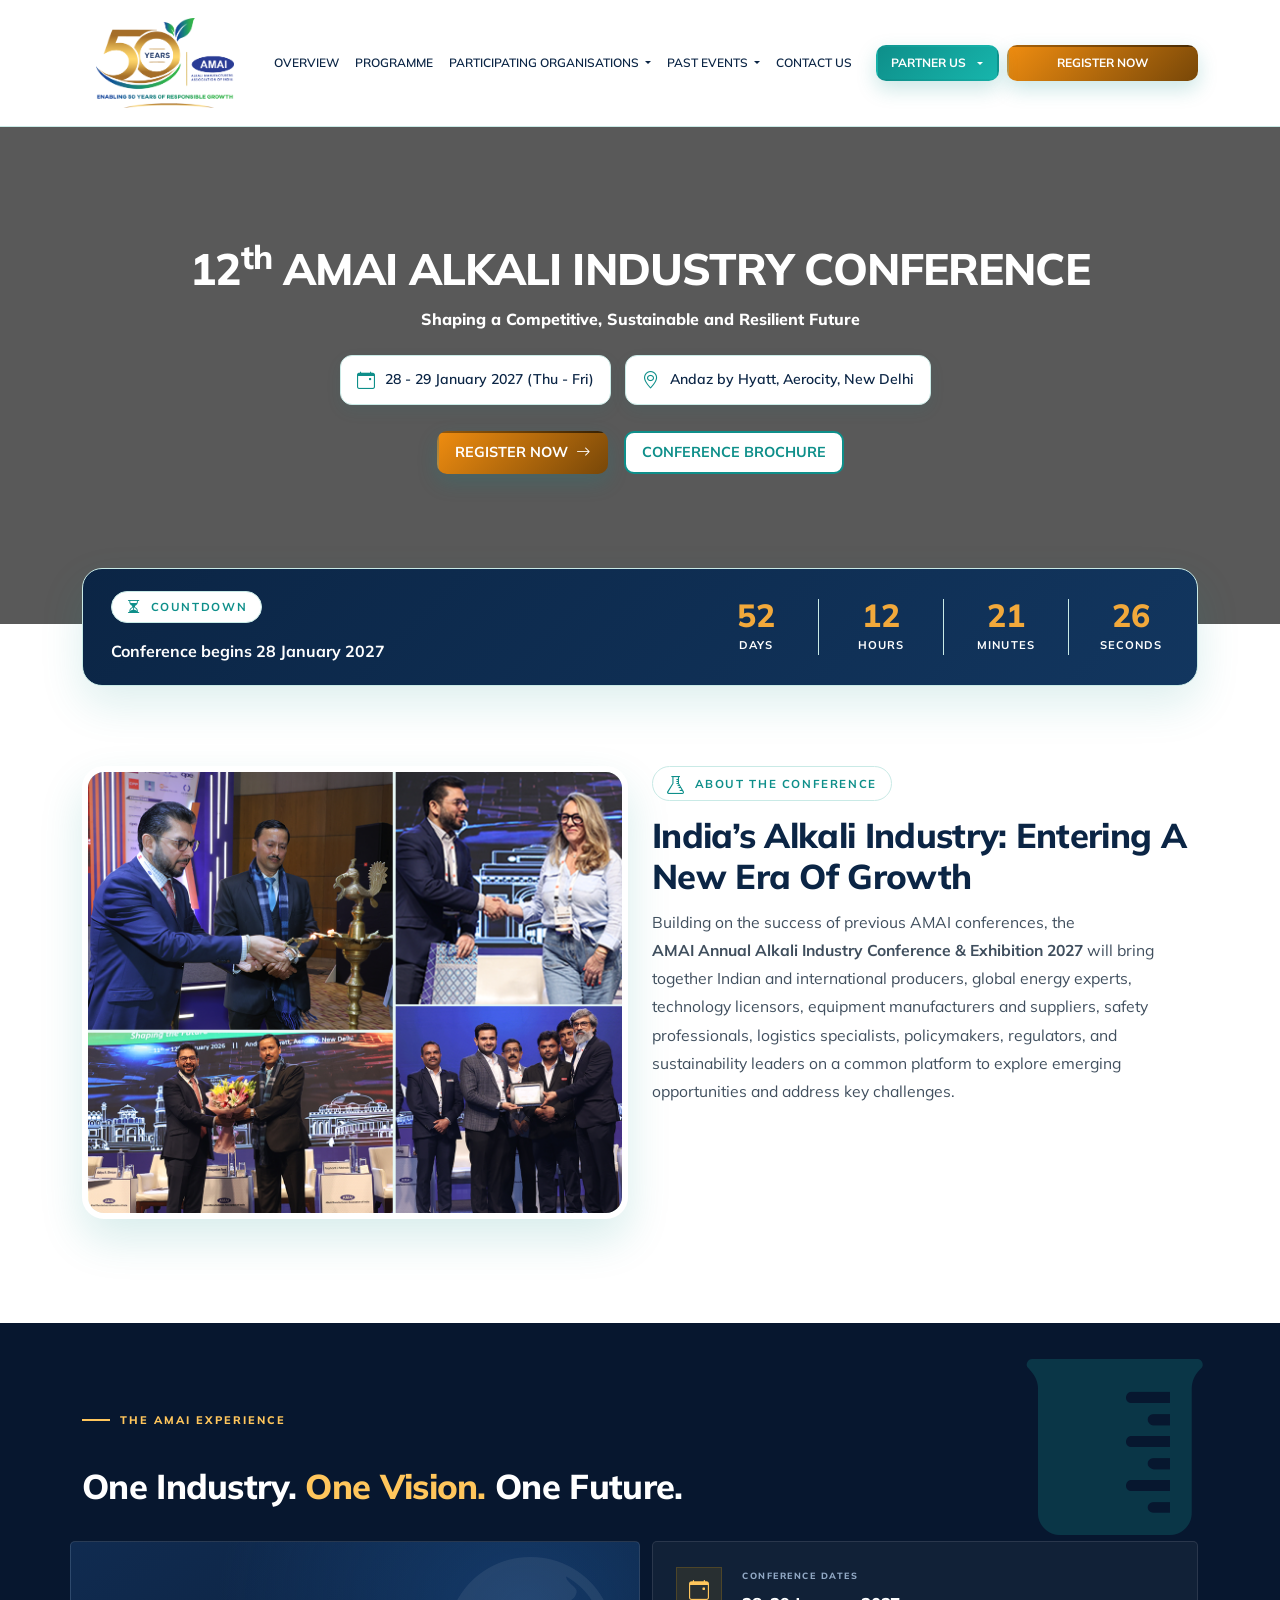
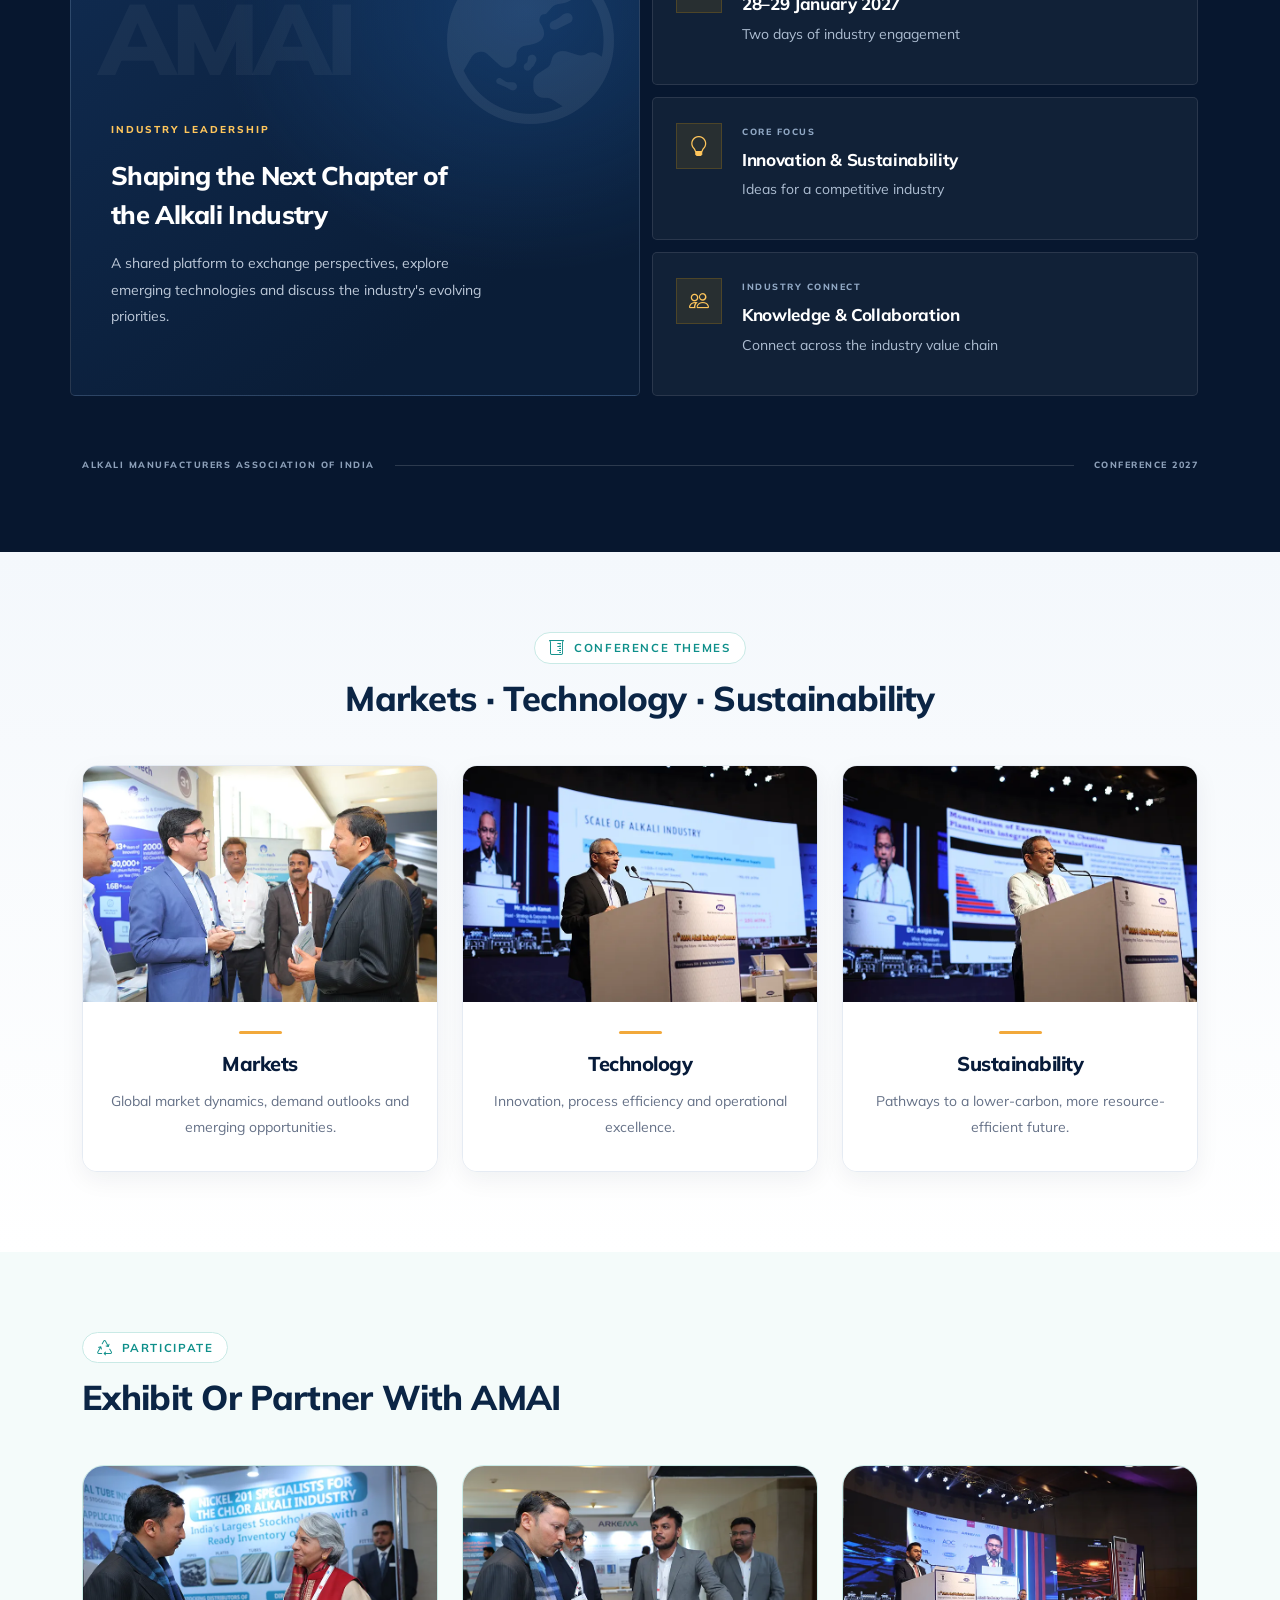
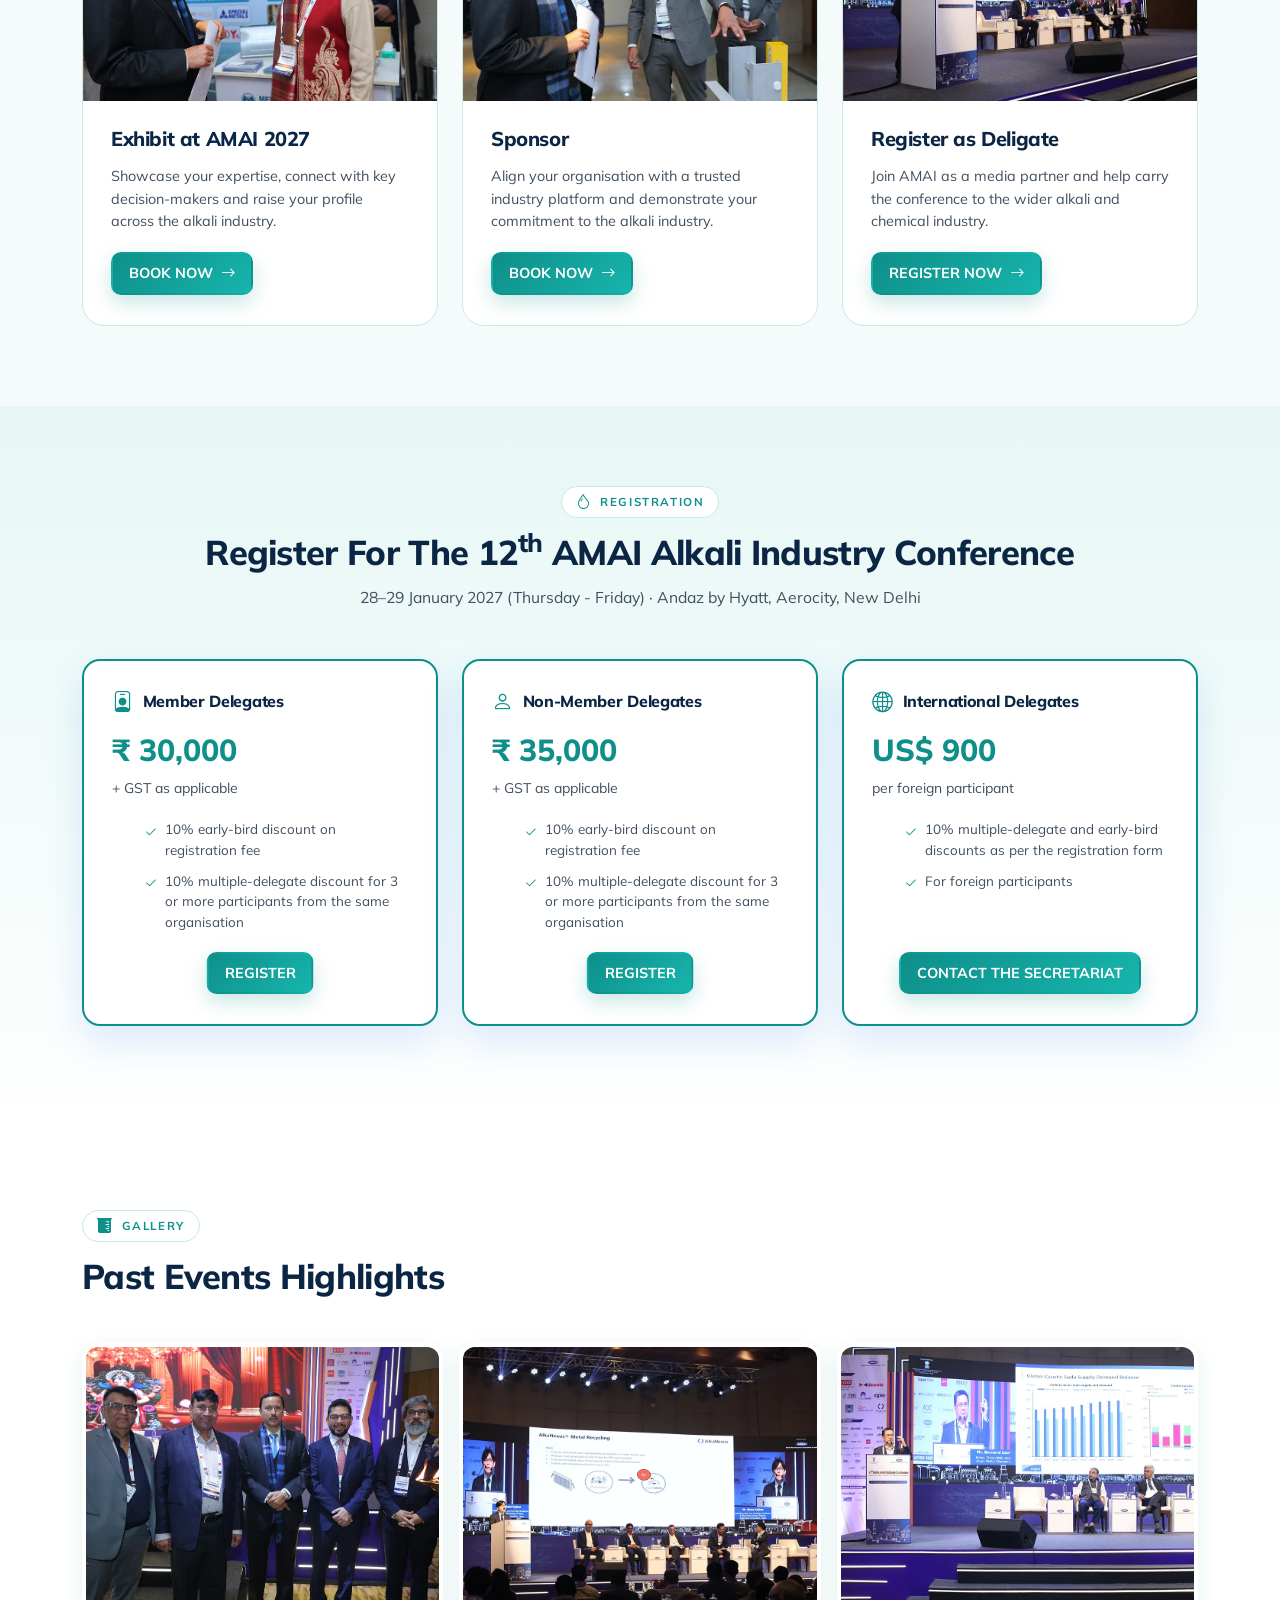
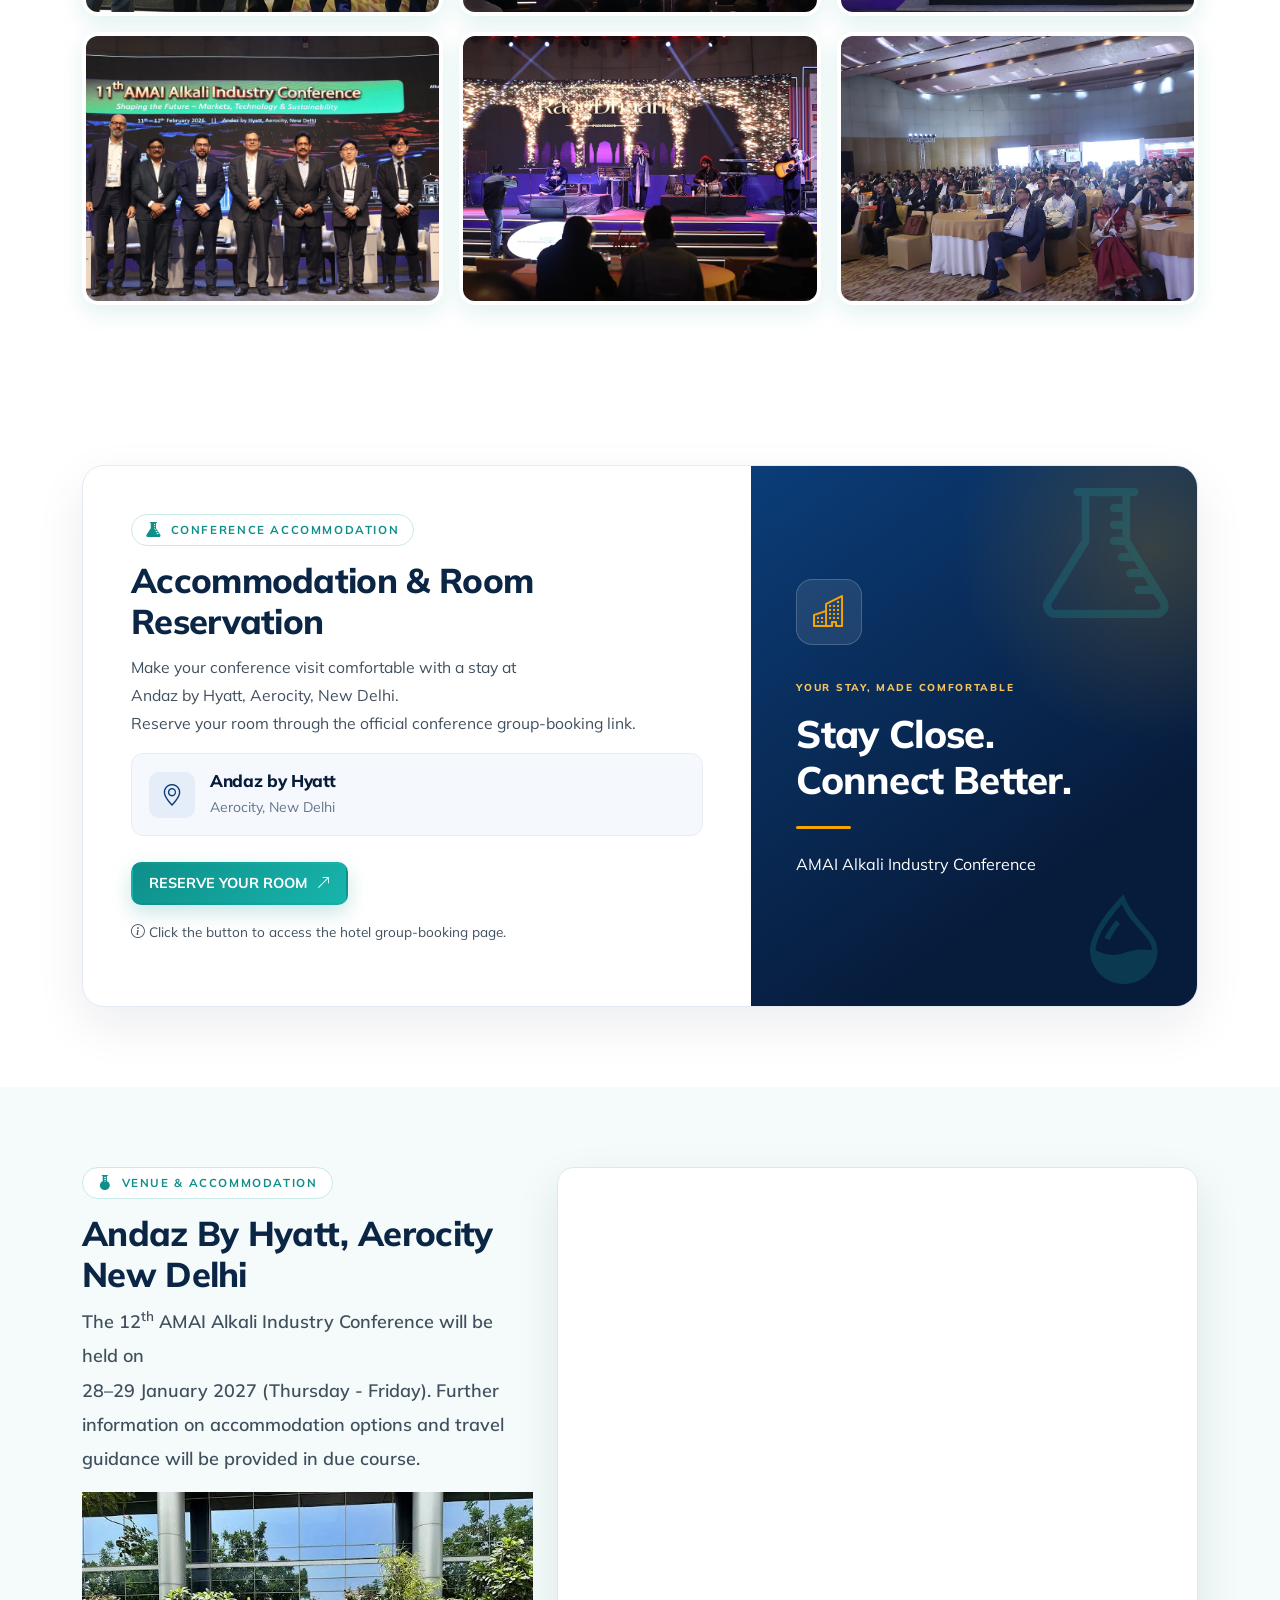
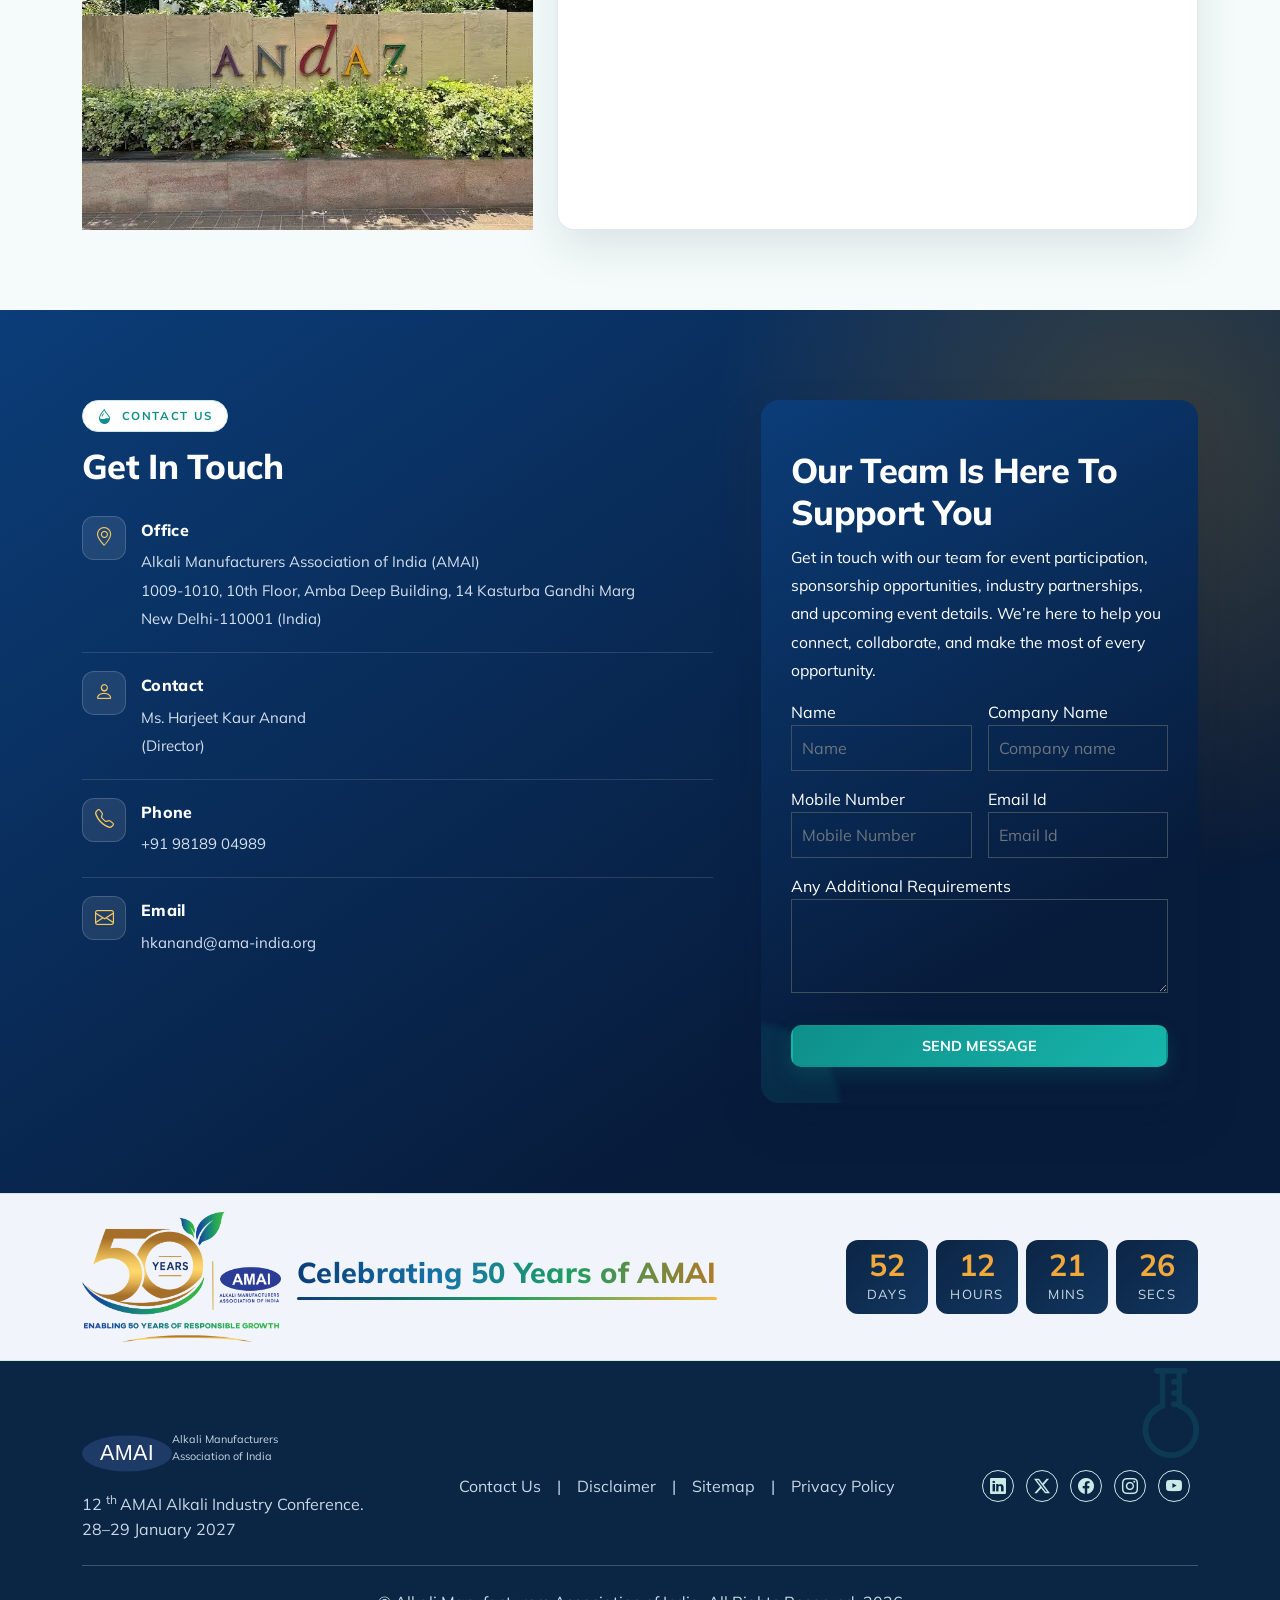
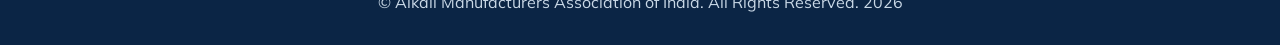
==== index.html @ 18ff9382 "Initial website upload" ====
<!DOCTYPE html>
<html lang="en">
    <head>
        <meta charset="utf-8"/>
        <meta content="width=device-width,initial-scale=1" name="viewport"/>
        <title>
            12th AMAI Alkali Industry Conference 2027 | 28–29 January 2027
        </title>
        <meta content="12th AMAI Alkali Industry Conference – Shaping a Competitive, Sustainable and Resilient Future. 28–29 January 2027, Andaz by Hyatt, Aerocity, New Delhi." name="description"/>
        <link rel="preconnect" href="https://fonts.googleapis.com"/>
        <link rel="preconnect" href="https://fonts.gstatic.com" crossorigin/>
        <link href="https://fonts.googleapis.com/css2?family=Mulish:ital,wght@0,300;0,400;0,500;0,600;0,700;0,800;1,400&amp;display=swap" rel="stylesheet"/>
        <link href="css/bootstrap-icons.min.css" rel="stylesheet"/>
        <link href="css/bootstrap/bootstrap.min.css" rel="stylesheet"/>
        <link href="img/f_icon.png" rel="icon" type="image/x-icon"/>
        <link rel="stylesheet" type="text/css" href="css/owl_css.css">
        <link href="css/style.css" rel="stylesheet" type="text/css"/>
        <link href="css/menu_css.css" rel="stylesheet" type="text/css"/>
        <link href="css/main_css.css" rel="stylesheet" type="text/css"/>
        <link href="css/responsive_style.css" rel="stylesheet" type="text/css"/>
    </head>
    <body>
        <header>
            <div class="ai_topbar">
                <div class="container">
                    <div class="row">
                        <div class="col-md-6 text-center text-md-start">
                            <span>
                                <i aria-hidden="true" class="bi bi-telephone me-2">
                                </i>
                                011-4302 7119 |
                                <i aria-hidden="true" class="bi bi-envelope me-2">
                                </i>
                                hkanand@ama-india.org
                            </span>
                        </div>
                        <div class="col-md-6 text-center text-md-end">
                            <div class="ai_soc ai_soc_top">
                            <a aria-label="LinkedIn" class="me-2" href="https://www.linkedin.com/company/amai-india/" rel="noopener" target="_blank">
                                <i aria-hidden="true" class="bi bi-linkedin ai_ic">
                                </i>
                            </a>
                            <a aria-label="X" class="me-2" href="https://twitter.com/amai_india" rel="noopener" target="_blank">
                                <i aria-hidden="true" class="bi bi-twitter-x ai_ic">
                                </i>
                            </a>
                            <a aria-label="Facebook" class="me-2" href="https://www.facebook.com/amai.india" rel="noopener" target="_blank">
                                <i aria-hidden="true" class="bi bi-facebook ai_ic">
                                </i>
                            </a>
                            <a aria-label="Instagram" class="me-2" href="https://www.instagram.com/amai.india/" rel="noopener" target="_blank">
                                <i aria-hidden="true" class="bi bi-instagram ai_ic">
                                </i>
                            </a>
                            <a aria-label="YouTube" class="me-2" href="https://www.youtube.com/channel/UCJQUXpEZ7qULElaCUJw4M0w" rel="noopener" target="_blank">
                                <i aria-hidden="true" class="bi bi-youtube ai_ic">
                                </i>
                            </a>
                        </div>
                        </div>
                    </div>
                </div>
            </div>
            <nav class="ai_nav navbar navbar-expand-xl">
                <div class="ai_nav_in container d-flex align-items-center justify-content-between gap-3">
                    <div class="ai_brand_group d-flex align-items-center">
                        <a class="ai_brand" href="#top">
                            <svg aria-label="AMAI" height="45" role="img" viewbox="0 0 250 100" width="90">
                                <ellipse cx="125" cy="50" fill="#1e3a66" rx="125" ry="50">
                                </ellipse>
                                <text dominant-baseline="middle" fill="#ffffff" font-family="Arial, Helvetica, sans-serif" font-size="60" letter-spacing="1" text-anchor="middle" x="125" y="53">
                                    AMAI
                                </text>
                            </svg>
                            <span>
                                Alkali Manufacturers
                                <br/>
                                Association of India
                            </span>
                        </a>
                        <span class="ai_brand_divider" aria-hidden="true">
                        </span>
                        <a class="ai_brand_50" href="#top">
                            <img alt="AMAI 50 Years – Enabling 50 years of responsible growth" src="img/50-years-logo.png"/>
                        </a>
                    </div>
                    <button aria-controls="aiNav" aria-expanded="false" aria-label="Toggle menu" class="ai_toggler navbar-toggler" data-bs-target="#aiNav" data-bs-toggle="collapse" type="button">
                        <i class="bi bi-list">
                        </i>
                    </button>
                    <div class="ai_nav_wrap collapse navbar-collapse" id="aiNav">
                        <ul class="ai_menu navbar-nav mx-auto">
                            <li class="nav-item">
                                <a class="ai_menu_link nav-link" href="#about">
                                    Overview

                                </a>
                            </li>
                          
                            <li class="nav-item">
                                <a class="ai_menu_link nav-link" href="#programme">
                                    Programme
                                </a>
                            </li>

                            <li class="nav-item dropdown">
                                <a aria-expanded="false" class="ai_dd_toggle nav-link dropdown-toggle" data-bs-toggle="dropdown" href="#participate" role="button">
                                    Participating Organisations
                                </a>
                                <ul class="ai_dd dropdown-menu">
                                    <li>
                                        <a class="ai_menu_link" href="">
                                            Sponsors
                                        </a>
                                    </li>
                                    <li>
                                        <a class="ai_menu_link" href="">
                                            Exhibitors
                                        </a>
                                    </li>
                                    <li>
                                        <a class="ai_menu_link" href="">
                                            Media Partners
                                        </a>
                                    </li>
                                    <li>
                                        <a class="ai_menu_link" href="">
                                            Deligates
                                        </a>
                                    </li>
                                </ul>
                            </li>
                            <li class="nav-item dropdown">
                                <a aria-expanded="false" class="ai_dd_toggle nav-link dropdown-toggle" data-bs-toggle="dropdown" href="#organisations" role="button">
                                    Past Events
                                </a>
                                <ul class="ai_dd dropdown-menu">
                                    
                                    <li>
                                        <a class="ai_menu_link" href="#po-2026">
                                            2026
                                        </a>
                                    </li>
                                    <li>
                                        <a class="ai_menu_link" href="#po-2025">
                                            2025
                                        </a>
                                    </li>
                                    <li>
                                        <a class="ai_menu_link" href="#po-2024">
                                            2024
                                        </a>
                                    </li>
                                </ul>
                            </li>
                            
                            <li class="nav-item">
                                <a class="ai_menu_link nav-link" href="#contact">
                                    Contact Us
                                </a>
                            </li>
                        </ul>
                        <div class="ai_nav_cta d-flex flex-wrap align-items-start align-items-xl-center gap-2 mt-3 mt-xl-0">
                            <div class="ai_partner dropdown">
                                <button aria-expanded="false" class="ai_btn dropdown-toggle" data-bs-toggle="dropdown" id="aiPartnerBtn" type="button">
                                    Partner Us
                                </button>
                                <ul aria-labelledby="aiPartnerBtn" class="ai_dd ai_partner_menu dropdown-menu">
                                    <li>
                                        <a class="ai_dd_item dropdown-item" href="#sponsorship">
                                            <i aria-hidden="true" class="bi bi-award">
                                            </i>
                                            Sponsorship
                                        </a>
                                    </li>
                                    <li>
                                        <a class="ai_dd_item dropdown-item" href="#exhibitor">
                                            <i aria-hidden="true" class="bi bi-shop-window">
                                            </i>
                                            Exhibitor
                                        </a>
                                    </li>
                                    <li>
                                        <a class="ai_dd_item dropdown-item" href="#media-partner">
                                            <i aria-hidden="true" class="bi bi-megaphone">
                                            </i>
                                            Media Partner
                                        </a>
                                    </li>
                                    <!-- <li>
                                        <a class="ai_dd_item dropdown-item" href="#knowledge-partner">
                                            <i aria-hidden="true" class="bi bi-mortarboard">
                                            </i>
                                            Knowledge Partner
                                        </a>
                                    </li> -->
                                </ul>
                            </div>
                            <a class="ai_btn ai_btn_hlight px-lg-5" href="#register">
                                Register Now
                            </a>
                        </div>
                    </div>
                </div>
            </nav>
        </header>
        <!-- HERO -->
        
<section class="ai_hero" id="top">

    <!-- Background Video -->
    <video class="ai_hero_video" autoplay muted loop playsinline preload="auto">
        <source src="img/home/video.mp4" type="video/mp4">
    </video>

    <!-- Video Overlay -->
    <div class="ai_hero_overlay"></div>

    <div class="container">
        <div class="row justify-content-center">

            <div class="col-lg-12">
                <div class="ai_hero_content text-center">

                    <h1>
                        12<sup>th</sup>
                        AMAI ALKALI INDUSTRY CONFERENCE
                    </h1>

                    <p>
                        Shaping a Competitive, Sustainable and Resilient Future
                    </p>

                    <div class="mt-4">
                        <a href="#venue">
                        <span class="ai_head_date">
                            <i aria-hidden="true" class="bi bi-calendar-event ai_ic"></i>
                            28 - 29 January 2027 (Thu - Fri)
                        </span>

                        <span class="ai_head_date">
                            <i aria-hidden="true" class="bi bi-geo-alt ai_ic"></i>
                            Andaz by Hyatt, Aerocity, New Delhi
                        </span>
                        </a>
                    </div>

                    <div class="d-flex flex-wrap gap-3 mt-3 justify-content-center">

                        <a class="ai_btn ai_btn_hlight" href="#register">
                            Register Now
                            <i aria-hidden="true" class="bi bi-arrow-right"></i>
                        </a>

                        <a class="ai_btn ai_btn_o " href="">
                            Conference Brochure
                        </a>

                    </div>

                </div>
            </div>

        </div>
    </div>

</section>

        <!-- COUNTDOWN (values filled by jQuery) -->
        <section>
            <div class="container">
                <div class="ai_cd_wrap">
                    <div class="ai_cd">
                        <div>
                            <div class="ai_eyebrow mb-3">
                                <i aria-hidden="true" class="bi bi-hourglass-split">
                                </i>
                                Countdown
                            </div>
                            <div class="fw-bold">
                                Conference begins 28 January 2027
                            </div>
                        </div>
                        <div class="ai_cd_boxes">
                            <div class="ai_cd_box">
                                <b id="d">
                                    --
                                </b>
                                <span>
                                    Days
                                </span>
                            </div>
                            <div class="ai_cd_sep">
                            </div>
                            <div class="ai_cd_box">
                                <b id="h">
                                    --
                                </b>
                                <span>
                                    Hours
                                </span>
                            </div>
                            <div class="ai_cd_sep">
                            </div>
                            <div class="ai_cd_box">
                                <b id="m">
                                    --
                                </b>
                                <span>
                                    Minutes
                                </span>
                            </div>
                            <div class="ai_cd_sep">
                            </div>
                            <div class="ai_cd_box">
                                <b id="s">
                                    --
                                </b>
                                <span>
                                    Seconds
                                </span>
                            </div>
                        </div>
                        <!-- <a class="ai_btn " href="#register">
                            Register Now
                        </a> -->
                    </div>
                </div>
            </div>
        </section>
        <!-- ABOUT -->
        <section class="ai_sec ai_about_wrap" id="about">
            <div class="ai_rv container">
                <div class="row">
                    <div class="col-lg-6 mb-4">
                        <div class="ai_about_img_wrapper">
                            <img alt="About the conference" class="ai_about_img img-fluid"  src="img/home/abt-img.webp"/>
                        </div>
                    </div>
                    <div class="col-lg-6">
                        <div>
                            <span class="ai_eyebrow">
                                <i aria-hidden="true" class="bi bi-flask">
                                </i>
                                About the Conference
                            </span>
                            <h2 class="ai_title">
                                India’s Alkali Industry: Entering a New Era of Growth
                            </h2>
                            <p class="ai_sub">
                                Building on the success of previous AMAI conferences, the <br><b>AMAI Annual Alkali Industry Conference & Exhibition 2027</b> will bring together Indian and international producers, global energy experts, technology licensors, equipment manufacturers and suppliers, safety professionals, logistics specialists, policymakers, regulators, and sustainability leaders on a common platform to explore emerging opportunities and address key challenges.
                            </p>
                            <!-- <h3>
                                Key Focus Areas of the Two-Day Conference:
                            </h3>
                            <ul class="">
                                <li>
                                    <i aria-hidden="true" class="bi bi-check-circle-fill ">
                                    </i>
                                    <span>
                                        Economic Trends and Their Impact on Business Performance

                                    </span>
                                </li>
                                <li>
                                    <i aria-hidden="true" class="bi bi-check-circle-fill ">
                                    </i>
                                    <span>
                                        Global and Indian Chlor-Alkali and Soda Ash Market Outlook
                                    </span>
                                </li>
                                <li>
                                    <i aria-hidden="true" class="bi bi-check-circle-fill ">
                                    </i>
                                    <span>
                                        Capacity Expansion Plans and Evolving Consumer Demand
                                    </span>
                                </li>
                                <li>
                                    <i aria-hidden="true" class="bi bi-check-circle-fill ">
                                    </i>
                                    <span>
                                        Critical Cost Drivers: Power, Energy, Logistics, and Raw Materials
                                    </span>
                                </li>
                                <li>
                                    <i aria-hidden="true" class="bi bi-check-circle-fill ">
                                    </i>
                                    <span>
                                        Salt policy, supply uncertainties &amp; risk mitigation
                                    </span>
                                </li>
                                <li>
                                    <i aria-hidden="true" class="bi bi-check-circle-fill ">
                                    </i>
                                    <span>
                                        Salt Policy, Supply Uncertainties, and Risk Mitigation
                                    </span>
                                </li>
                                <li>
                                    <i aria-hidden="true" class="bi bi-check-circle-fill ">
                                    </i>
                                    <span>
                                        Advancements in Electrolysis, Membrane Technologies, and Green Chemistry
                                    </span>
                                </li>
                                <li>
                                    <i aria-hidden="true" class="bi bi-check-circle-fill ">
                                    </i>
                                    <span>
                                        Decarbonisation, Energy Transition, Industrial Safety, and Emergency Response
                                    </span>
                                </li>
                                <li>
                                    <i aria-hidden="true" class="bi bi-check-circle-fill ">
                                    </i>
                                    <span>
                                        Sustainability, Operational Excellence, and Global Competitiveness
                                    </span>
                                </li>
                            </ul>
                            <p class="ai_small mt-2">
                                Focus areas shown are from the previous edition; the 2027 programme will be confirmed soon.
                            </p> -->
                        </div>
                    </div>
                </div>
            </div>
        </section>
        <section class="ai_sec ai_glance" id="conference-glance">
            <div class="container">
                <div class="row ai_glance_top align-items-end">
                    <div class="col-md-12 mb-4">
                        <span class="ai_glance_label">
                            <span>
                            </span>
                            THE AMAI EXPERIENCE
                        </span>
                        <h2 class="ai_title  text-white">
                            One Industry.
                            <span>
                                One Vision.
                            </span>
                            One Future.
                        </h2>
                    </div>
                </div>
                <div class="row ai_glance_main">
                    <div class="ai_glance_feature col-lg-6 mb-4">
                        <div class="ai_glance_feature_bg">
                            <i class="bi bi-globe-asia-australia">
                            </i>
                        </div>
                        <div class="ai_glance_feature_content">
                            <span class="ai_glance_overline">
                                INDUSTRY LEADERSHIP
                            </span>
                            <h3>
                                Shaping the Next Chapter of
                                <br>
                                the Alkali Industry
                            </h3>
                            <p>
                                A shared platform to exchange perspectives, explore emerging technologies and discuss the industry's evolving priorities.
                            </p>
                            <a href="#register" class="ai_glance_link  d-none">
                                Explore the Conference
                                <i class="bi bi-arrow-up-right">
                                </i>
                            </a>
                        </div>
                        <span class="ai_glance_watermark">
                            AMAI
                        </span>
                    </div>
                    <div class="ai_glance_side col-lg-6 mb-4">
                        <div class="ai_glance_info">
                            <span class="ai_glance_icon">
                                <i class="bi bi-calendar-event">
                                </i>
                            </span>
                            <div>
                                <span class="ai_glance_small">
                                    CONFERENCE DATES
                                </span>
                                <h3>
                                    28–29 January 2027
                                </h3>
                                <p>
                                    Two days of industry engagement
                                </p>
                            </div>
                        </div>
                        <div class="ai_glance_info">
                            <span class="ai_glance_icon">
                                <i class="bi bi-lightbulb">
                                </i>
                            </span>
                            <div>
                                <span class="ai_glance_small">
                                    CORE FOCUS
                                </span>
                                <h3>
                                    Innovation & Sustainability
                                </h3>
                                <p>
                                    Ideas for a competitive industry
                                </p>
                            </div>
                        </div>
                        <div class="ai_glance_info">
                            <span class="ai_glance_icon">
                                <i class="bi bi-people">
                                </i>
                            </span>
                            <div>
                                <span class="ai_glance_small">
                                    INDUSTRY CONNECT
                                </span>
                                <h3>
                                    Knowledge & Collaboration
                                </h3>
                                <p>
                                    Connect across the industry value chain
                                </p>
                            </div>
                        </div>
                    </div>
                </div>
                <div class="ai_glance_bottom">
                    <span>
                        ALKALI MANUFACTURERS ASSOCIATION OF INDIA
                    </span>
                    <span class="ai_glance_bottom_line">
                    </span>
                    <span>
                        CONFERENCE 2027
                    </span>
                </div>
            </div>
        </section>
        <!-- WHY ATTEND -->
        <!-- <section class="ai_sec ai_why ai_why_modern">
            <div class="ai_rv container">
                <div class="ai_why_head">
                    <span class="ai_eyebrow">
                        <i class="bi bi-droplet-half" aria-hidden="true">
                        </i>
                        Why Attend
                    </span>
                    <h2 class="ai_title">
                        Four reasons to be in the room
                    </h2>
                    <p class="ai_sub mx-auto">
                        Evaluate market shifts, assess new technology options, explore strategic opportunities and build deeper industry collaborations.
                    </p>
                </div>
                <div class="row g-4">
                    <div class="col-12 col-sm-6 col-lg-3 d-flex">
                        <div class="ai_why_card">
                            <div class="ai_why_top">
                                <span class="ai_why_num">
                                    01
                                </span>
                                <div class="ai_why_icon">
                                    <i class="bi bi-bar-chart-line" aria-hidden="true">
                                    </i>
                                </div>
                            </div>
                            <h3>
                                Market insights
                            </h3>
                            <p>
                                Clear view of trends, drivers and opportunities across the alkali industry.
                            </p>
                            <div class="ai_why_line">
                            </div>
                        </div>
                    </div>
                    <div class="col-12 col-sm-6 col-lg-3 d-flex">
                        <div class="ai_why_card">
                            <div class="ai_why_top">
                                <span class="ai_why_num">
                                    02
                                </span>
                                <div class="ai_why_icon">
                                    <i class="bi bi-gear-wide-connected" aria-hidden="true">
                                    </i>
                                </div>
                            </div>
                            <h3>
                                Technology exchange
                            </h3>
                            <p>
                                Explore the latest innovations and best practices.
                            </p>
                            <div class="ai_why_line">
                            </div>
                        </div>
                    </div>
                    <div class="col-12 col-sm-6 col-lg-3 d-flex">
                        <div class="ai_why_card">
                            <div class="ai_why_top">
                                <span class="ai_why_num">
                                    03
                                </span>
                                <div class="ai_why_icon">
                                    <i class="bi bi-people" aria-hidden="true">
                                    </i>
                                </div>
                            </div>
                            <h3>
                                Industry connections
                            </h3>
                            <p>
                                Build valuable relationships across the global value chain.
                            </p>
                            <div class="ai_why_line">
                            </div>
                        </div>
                    </div>
                    <div class="col-12 col-sm-6 col-lg-3 d-flex">
                        <div class="ai_why_card">
                            <div class="ai_why_top">
                                <span class="ai_why_num">
                                    04
                                </span>
                                <div class="ai_why_icon">
                                    <i class="bi bi-flower2" aria-hidden="true">
                                    </i>
                                </div>
                            </div>
                            <h3>
                                Sustainable growth
                            </h3>
                            <p>
                                Discuss solutions for a competitive, sustainable future.
                            </p>
                            <div class="ai_why_line">
                            </div>
                        </div>
                    </div>
                </div>
            </div>
        </section> -->
        <!-- THEMES -->
        <section class="ai_sec ai_themes">
            <div class="ai_rv container">
                <div class="ai_head justify-content-center text-center">
                    <div>
                        <span class="ai_eyebrow">
                            <i aria-hidden="true" class="bi bi-beaker ai_ic">
                            </i>
                            Conference themes
                        </span>
                        <h2 class="ai_title">
                            Markets · Technology · Sustainability
                        </h2>
                    </div>
                </div>
                <div class="row g-4">
                    <div class="col-md-4 d-flex">
                        <div class="ai_theme_box">
                            <img alt="Markets" loading="lazy" src="img/home/1t.webp" class="img-fluid" />
                            <div class="ai_theme_body">
                                <b>
                                    Markets
                                </b>
                                <p>
                                    Global market dynamics, demand outlooks and emerging opportunities.
                                </p>
                            </div>
                        </div>
                    </div>
                    <div class="col-md-4 d-flex">
                        <div class="ai_theme_box">
                            <img alt="Technology" loading="lazy" src="img/home/2t.webp" class="img-fluid" />
                            <div class="ai_theme_body">
                                <b>
                                    Technology
                                </b>
                                <p>
                                    Innovation, process efficiency and operational excellence.
                                </p>
                            </div>
                        </div>
                    </div>
                    <div class="col-md-4 d-flex">
                        <div class="ai_theme_box">
                            <img alt="Sustainability" loading="lazy" src="img/home/3t.webp" class="img-fluid" />
                            <div class="ai_theme_body">
                                <b>
                                    Sustainability
                                </b>
                                <p>
                                    Pathways to a lower-carbon, more resource-efficient future.
                                </p>
                            </div>
                        </div>
                    </div>
                </div>
            </div>
        </section>
        <!-- AGENDA -->
        <section class="ai_sec ai_agenda_modern  d-none" id="programme">
            <div class="ai_rv container">
                <div class="ai_head ai_agenda_head">
                    <div>
                        <span class="ai_eyebrow">
                            <i aria-hidden="true" class="bi bi-flask-florence ai_ic">
                            </i>
                            Conference Schedule
                        </span>
                        <h2 class="ai_title">
                            Two-day Programme
                        </h2>
                        <p class="ai_sub">
                            Two days of industry insights, innovation and meaningful connections.
                        </p>
                    </div>
                   <!--  <a class="ai_btn" href="#register">
                        Register now
                        <i class="bi bi-arrow-up-right" aria-hidden="true">
                        </i>
                    </a> -->
                </div>
                <div class="ai_agenda_list">
                    <div class="ai_agenda_card">
                        <div class="ai_agenda_date">
                            <span class="ai_agenda_month">
                                JAN
                            </span>
                            <strong>
                                28
                            </strong>
                            <span class="ai_agenda_year">
                                2027
                            </span>
                        </div>
                        <div class="ai_agenda_content">
                            <div class="ai_agenda_day">
                                <span class="ai_agenda_dot">
                                </span>
                                DAY 01
                                <span class="ai_agenda_separator">
                                    /
                                </span>
                                THURSDAY
                            </div>
                            <h3>
                                Industry Outlook &amp; Strategic Insights
                            </h3>
                            <p>
                                Key industry themes with expert insights and panel discussions. Detailed agenda will be shared soon.
                            </p>
                            <div class="ai_agenda_tags">
                                <span>
                                    <i class="bi bi-graph-up-arrow">
                                    </i>
                                    Markets
                                </span>
                                <span>
                                    <i class="bi bi-mic">
                                    </i>
                                    Keynotes
                                </span>
                                <span>
                                    <i class="bi bi-people">
                                    </i>
                                    Panels
                                </span>
                            </div>
                        </div>
                        <div class="ai_agenda_arrow">
                            <i class="bi bi-arrow-up-right" aria-hidden="true">
                            </i>
                        </div>
                    </div>
                    <div class="ai_agenda_card">
                        <div class="ai_agenda_date">
                            <span class="ai_agenda_month">
                                JAN
                            </span>
                            <strong>
                                29
                            </strong>
                            <span class="ai_agenda_year">
                                2027
                            </span>
                        </div>
                        <div class="ai_agenda_content">
                            <div class="ai_agenda_day">
                                <span class="ai_agenda_dot">
                                </span>
                                DAY 02
                                <span class="ai_agenda_separator">
                                    /
                                </span>
                                FRIDAY
                            </div>
                            <h3>
                                Technology, Innovation &amp; Collaboration
                            </h3>
                            <p>
                                Continuation of the programme with further insights, case studies and industry discussions.
                            </p>
                            <div class="ai_agenda_tags">
                                <span>
                                    <i class="bi bi-gear">
                                    </i>
                                    Technology
                                </span>
                                <span>
                                    <i class="bi bi-journal-text">
                                    </i>
                                    Case studies
                                </span>
                                <span>
                                    <i class="bi bi-people">
                                    </i>
                                    Networking
                                </span>
                            </div>
                        </div>
                        <div class="ai_agenda_arrow">
                            <i class="bi bi-arrow-up-right" aria-hidden="true">
                            </i>
                        </div>
                    </div>
                </div>
            </div>
        </section>
        <!-- <section class="ai_sec ai_impact" id="industry-impact">
            <div class="container">
                <div class="row">
                    <div class="ai_impact_content col-lg-6 mb-4">
                        <span class="ai_glance_label">
                            <span>
                            </span>
                            INDUSTRY IMPACT
                        </span>
                        <h2 class="ai_title">
                            Driving the Future of
                            <span>
                                India's Alkali Industry
                            </span>
                        </h2>
                        <p>
                            A platform for industry leaders, technology experts and decision-makers to exchange knowledge, explore emerging opportunities and advance the alkali industry towards a more competitive and sustainable future.
                        </p>
                        <a href="#register" class="ai_btn">
                            Be Part of the Conversation
                            <i class="bi bi-arrow-up-right">
                            </i>
                        </a>
                    </div>
                    <div class=" col-lg-6">
                        <div class="row">
                            <div class="col-sm-6 mb-4 d-flex">
                                <div class="ai_impact_card ">
                                    <div class="ai_impact_icon">
                                        <i class="bi bi-graph-up-arrow">
                                        </i>
                                    </div>
                                    <h3>
                                        Industry Growth
                                    </h3>
                                    <p>
                                        Discover emerging opportunities and evolving market dynamics.
                                    </p>
                                    <span class="ai_impact_num">
                                        01
                                    </span>
                                </div>
                            </div>
                            <div class="col-sm-6 mb-4 d-flex">
                                <div class="ai_impact_card ">
                                    <div class="ai_impact_icon">
                                        <i class="bi bi-cpu">
                                        </i>
                                    </div>
                                    <h3>
                                        Smart Technologies
                                    </h3>
                                    <p>
                                        Explore process innovation, efficiency and technological advancement.
                                    </p>
                                    <span class="ai_impact_num">
                                        02
                                    </span>
                                </div>
                            </div>
                            <div class="col-sm-6 mb-4 d-flex">
                                <div class="ai_impact_card ">
                                    <div class="ai_impact_icon">
                                        <i class="bi bi-leaf">
                                        </i>
                                    </div>
                                    <h3>
                                        Sustainable Future
                                    </h3>
                                    <p>
                                        Exchange ideas on energy efficiency and responsible industrial growth.
                                    </p>
                                    <span class="ai_impact_num">
                                        03
                                    </span>
                                </div>
                            </div>
                            <div class="col-sm-6 mb-4 d-flex">
                                <div class="ai_impact_card ">
                                    <div class="ai_impact_icon">
                                        <i class="bi bi-diagram-3">
                                        </i>
                                    </div>
                                    <h3>
                                        Strategic Collaboration
                                    </h3>
                                    <p>
                                        Connect with stakeholders across the alkali industry value chain.
                                    </p>
                                    <span class="ai_impact_num">
                                        04
                                    </span>
                                </div>
                            </div>
                        </div>
                    </div>
                </div>
            </div>
        </section> -->
        <!-- SPEAKERS -->
        <!-- <section class="ai_sec ai_speakers" id="past-conferences">
            <div class="ai_rv container">
                <div class="ai_head justify-content-center text-center">
                    <div>
                        <span class="ai_eyebrow">
                            <i aria-hidden="true" class="bi bi-moisture ai_ic">
                            </i>
                            Past Conferences
                        </span>
                        <h2 class="ai_title">
                            Glimpses of Previous Conferences
                        </h2>
                    </div>
                   
                </div>
                <div class="row">
                    <div class="ai_speaker_sldr owl-theme" id="ai_speaker_sldr">
                        <div class="item">
                            <div class="text-center ai_speaker">
                                <img alt="Exhibit at AMAI 2026" loading="lazy" src="img/11/1.webp"/>
                            </div>
                        </div>
                        <div class="item">
                            <div class="text-center ai_speaker">
                                <img alt="Exhibit at AMAI 2026" loading="lazy" src="img/11/2.webp"/>
                            </div>
                        </div>
                        <div class="item">
                            <div class="text-center ai_speaker">
                                <img alt="Exhibit at AMAI 2026" loading="lazy" src="img/11/4.webp"/>
                            </div>
                        </div>
                        <div class="item">
                            <div class="text-center ai_speaker">
                                <img alt="Exhibit at AMAI 2026" loading="lazy" src="img/11/5.webp"/>
                            </div>
                        </div>
                        <div class="item">
                            <div class="text-center ai_speaker">
                                <img alt="Exhibit at AMAI 2026" loading="lazy" src="img/11/6.webp"/>
                            </div>
                        </div>
                        <div class="item">
                            <div class="text-center ai_speaker">
                                <img alt="Exhibit at AMAI 2026" loading="lazy" src="img/11/7.webp"/>
                            </div>
                        </div>
                        <div class="item">
                            <div class="text-center ai_speaker">
                                <img alt="Exhibit at AMAI 2026" loading="lazy" src="img/11/8.webp"/>
                            </div>
                        </div>
                        <div class="item">
                            <div class="text-center ai_speaker">
                                <img alt="Exhibit at AMAI 2026" loading="lazy" src="img/11/9.webp"/>
                            </div>
                        </div>
                        <div class="item">
                            <div class="text-center ai_speaker">
                                <img alt="Exhibit at AMAI 2026" loading="lazy" src="img/11/10.webp"/>
                            </div>
                        </div>
                        <div class="item">
                            <div class="text-center ai_speaker">
                                <img alt="Exhibit at AMAI 2026" loading="lazy" src="img/11/11.webp"/>
                            </div>
                        </div>
                    </div>
                </div>
            </div>
        </section> -->
        <!-- PARTICIPATE -->
        <section class="ai_sec ai_bg_soft ai_participate" id="participate">
            <div class="ai_rv container">
                <div class="ai_head">
                    <div>
                        <span class="ai_eyebrow">
                            <i aria-hidden="true" class="bi bi-recycle ai_ic">
                            </i>
                            Participate
                        </span>
                        <h2 class="ai_title">
                            Exhibit or partner with AMAI
                        </h2>
                    </div>
                </div>
                <div class="row g-4 justify-content-center">
                    <div class="col-md-6 col-lg-4 d-flex">
                        <div class="ai_pr">
                            <div class="ai_pr_img">
                                <img alt="Exhibit at AMAI 2027" loading="lazy" src="img/home/1e.webp" class="img-fluid" />
                            </div>
                            <div class="ai_pr_body">
                                <h3>
                                    Exhibit at AMAI 2027
                                </h3>
                                <p>
                                    Showcase your expertise, connect with key decision-makers and raise your profile across the alkali industry.
                                </p>
                                <a class="ai_btn" href="mailto:hkanand@ama-india.org">
                                     Book Now
                                    <i aria-hidden="true" class="bi bi-arrow-right ai_ic">
                                    </i>
                                </a>
                            </div>
                        </div>
                    </div>
                    <div class="col-md-6 col-lg-4 d-flex" id="sponsorship">
                        <div class="ai_pr">
                            <div class="ai_pr_img">
                                <img alt="Sponsor " loading="lazy" src="img/home/2e.webp" class="img-fluid" />
                            </div>
                            <div class="ai_pr_body">
                                <h3>
                                    Sponsor 
                                </h3>
                                <p>
                                    Align your organisation with a trusted industry platform and demonstrate your commitment to the alkali industry.
                                </p>
                                <a class="ai_btn" href="mailto:hkanand@ama-india.org">
                                     Book Now
                                    <i aria-hidden="true" class="bi bi-arrow-right ai_ic">
                                    </i>
                                </a>
                            </div>
                        </div>
                    </div>
                    <div class="col-md-6 col-lg-4 d-flex" id="media-partner">
                        <div class="ai_pr">
                            <div class="ai_pr_img">
                                <img alt="Register as Deligate " class="img-fluid" loading="lazy" src="img/home/3e.webp"/>
                            </div>
                            <div class="ai_pr_body">
                                <h3>
                                    Register as Deligate 
                                </h3>
                                <p>
                                    Join AMAI as a media partner and help carry the conference to the wider alkali and chemical industry.
                                </p>
                                <a class="ai_btn" href="#register">
                                     Register Now
                                    <i aria-hidden="true" class="bi bi-arrow-right ai_ic">
                                    </i>
                                </a>
                            </div>
                        </div>
                    </div>
                </div>
            </div>
        </section>
        <!-- PARTICIPATING ORGANISATIONS -->
        <section class="ai_sec ai_orgs d-none" id="organisations">
            <div class="ai_rv container">
                <div class="ai_head">
                    <div>
                        <span class="ai_eyebrow">
                            <i aria-hidden="true" class="bi bi-diagram-3 ai_ic">
                            </i>
                            Participating Organisations
                        </span>
                        <h2 class="ai_title">
                            Trusted by industry leaders
                        </h2>
                    </div>
                    <a class="ai_btn ai_btn_o" href="https://ama-india.org/participating-companies-24-2026/" rel="noopener" target="_blank">
                        View past participants
                    </a>
                </div>
                <div class="ai_po" id="po-2027">
                    <h3 class="ai_po_h">
                        AMAI Conference 2027 – Participating Organisations
                    </h3>
                    <p class="ai_sub mb-4">
                        Confirmed 2027 participants coming soon.
                    </p>
                </div>
                <div class="ai_po" id="po-2026">
                    <h3 class="ai_po_h">
                        AMAI Conference 2026 – Participating Organisations
                    </h3>
                    <div class="row row-cols-2 row-cols-md-3 row-cols-lg-5 g-3">
                        <div class="col d-flex">
                            <div class="ai_logo">
                                <img alt="Descote" loading="lazy" src="img/leaders/1.webp"/>
                            </div>
                        </div>
                        <div class="col d-flex">
                            <div class="ai_logo">
                                <img alt="Yug Enterprise" loading="lazy" src="img/leaders/2.webp"/>
                            </div>
                        </div>
                        <div class="col d-flex">
                            <div class="ai_logo">
                                <img alt="Sescon" loading="lazy" src="img/leaders/3.webp"/>
                            </div>
                        </div>
                        <div class="col d-flex">
                            <div class="ai_logo">
                                <img alt="Asahi Kasei" loading="lazy" src="img/leaders/4.webp"/>
                            </div>
                        </div>
                        <div class="col d-flex">
                            <div class="ai_logo">
                                <img alt="JMC" loading="lazy" src="img/leaders/5.webp"/>
                            </div>
                        </div>
                        <div class="col d-flex">
                            <div class="ai_logo">
                                <img alt="CPP" loading="lazy" src="img/leaders/6.webp"/>
                            </div>
                        </div>
                    </div>
                </div>
                <div class="ai_po" id="po-2025">
                    <h3 class="ai_po_h">
                        AMAI Conference 2025 – Participating Organisations
                    </h3>
                    <div class="row row-cols-2 row-cols-md-3 row-cols-lg-5 g-3">
                        <div class="col d-flex">
                            <div class="ai_logo">
                                <img alt="Descote" loading="lazy" src="https://ama-india.org/wp-content/uploads/2025/12/descote.jpg"/>
                            </div>
                        </div>
                        <div class="col d-flex">
                            <div class="ai_logo">
                                <img alt="2Rays" loading="lazy" src="https://ama-india.org/wp-content/uploads/2026/01/2rays2025.jpg"/>
                            </div>
                        </div>
                        <div class="col d-flex">
                            <div class="ai_logo">
                                <img alt="thyssenkrupp nucera" loading="lazy" src="https://ama-india.org/wp-content/uploads/2025/12/3.-thyssenkrupp-nucera-Germany-Japan.jpg"/>
                            </div>
                        </div>
                        <div class="col d-flex">
                            <div class="ai_logo">
                                <img alt="Graphite India Ltd." loading="lazy" src="https://ama-india.org/wp-content/uploads/2025/12/4.-Graphite-India-Ltd..jpg"/>
                            </div>
                        </div>
                        <div class="col d-flex">
                            <div class="ai_logo">
                                <img alt="Chemical Process Piping Pvt. Ltd." loading="lazy" src="https://ama-india.org/wp-content/uploads/2025/12/1.-Chemical-Process-Piping-Pvt.-Ltd..jpg"/>
                            </div>
                        </div>
                        <div class="col d-flex">
                            <div class="ai_logo">
                                <img alt="Optima" loading="lazy" src="https://ama-india.org/wp-content/uploads/2025/12/6.-Optima.jpg"/>
                            </div>
                        </div>
                        <div class="col d-flex">
                            <div class="ai_logo">
                                <img alt="INEOS Technologies Ltd." loading="lazy" src="https://ama-india.org/wp-content/uploads/2025/12/7.-INEOS-Technologies-Ltd.-INEOS-Electrochemical-Solutions-United-Kingdom.jpg"/>
                            </div>
                        </div>
                        <div class="col d-flex">
                            <div class="ai_logo">
                                <img alt="Bell-O-Seal" loading="lazy" src="https://ama-india.org/wp-content/uploads/2025/12/10.-bell-o-seal.jpg"/>
                            </div>
                        </div>
                        <div class="col d-flex">
                            <div class="ai_logo">
                                <img alt="Septratech Solutions Pvt. Ltd." loading="lazy" src="https://ama-india.org/wp-content/uploads/2025/12/9.-Septratech-Solutions-Pvt.-Ltd..jpg"/>
                            </div>
                        </div>
                        <div class="col d-flex">
                            <div class="ai_logo">
                                <img alt="Nuberg Engineering Limited" loading="lazy" src="https://ama-india.org/wp-content/uploads/2025/12/8.-Nuberg-Engineering-Limited....jpg"/>
                            </div>
                        </div>
                    </div>
                    <a class="ai_btn ai_btn_o mt-4" href="https://ama-india.org/participating-companies-24-2026/#po-25" rel="noopener" target="_blank">
                        View all
                    </a>
                </div>
            </div>
        </section>
        <!-- REGISTRATION -->
        <section class="ai_sec ai_bg_soft2 ai_register" id="register">
            <div class="ai_rv container">
                <div class="text-center mb-5">
                    <span class="ai_eyebrow">
                        <i aria-hidden="true" class="bi bi-droplet ai_ic">
                        </i>
                        Registration
                    </span>
                    <h2 class="ai_title">
                        Register for the 
                        12<sup class="text-lowercase">th</sup>
                        AMAI Alkali Industry Conference
                    </h2>
                    <p class="ai_sub mx-auto">
                        28–29 January 2027 (Thursday - Friday) · Andaz by Hyatt, Aerocity, New Delhi
                    </p>
                    <!-- <p class="ai_fee_note">
                        <b>
                            Participation fee:
                        </b>
                        Members ₹ 30,000 · Non-members ₹ 35,000 (+ GST as applicable (current rate 18%) per participant · Foreign delegates US$ 900 per participant. (Excl. gst) Presently @ 18%) 10% multiple-delegate discount (3 or more from one organisation) and 10% early-bird discount apply.
                    </p> -->
                </div>
                <div class="row justify-content-center">
                    <div class="col-lg-4 col-md-6 mb-4 d-flex">
                        <div class="ai_fee">
                            <h3>
                                <i class="bi bi-person-badge ai_ic" aria-hidden="true">
                                </i>
                                Member Delegates
                            </h3>
                            <div class="ai_fee_amt">
                                ₹ 30,000
                            </div>
                            <small>
                                + GST as applicable
                            </small>
                            <ul>
                                <li>
                                    <i class="bi bi-check2 ai_ic" aria-hidden="true">
                                    </i>
                                    <span>
                                        10% early-bird discount on registration fee
                                    </span>
                                </li>
                                <li>
                                    <i class="bi bi-check2 ai_ic" aria-hidden="true">
                                    </i>
                                    <span>
                                        10% multiple-delegate discount for 3 or more participants from the same organisation
                                    </span>
                                </li>
                                
                            </ul>
                            <a href="register-member.html" class="ai_btn" target="_blank">
                                Register
                            </a>
                        </div>
                    </div>
                    <div class="col-lg-4 col-md-6 mb-4 d-flex">
                        <div class="ai_fee">
                            <h3>
                                <i class="bi bi-person ai_ic" aria-hidden="true">
                                </i>
                                Non-Member Delegates
                            </h3>
                            <div class="ai_fee_amt">
                                ₹ 35,000
                            </div>
                            <small>
                                + GST as applicable 
                            </small>
                            <ul>
                                <li>
                                    <i class="bi bi-check2 ai_ic" aria-hidden="true">
                                    </i>
                                    <span>
                                        10% early-bird discount on registration fee
                                    </span>
                                </li>
                                <li>
                                    <i class="bi bi-check2 ai_ic" aria-hidden="true">
                                    </i>
                                    <span>
                                        10% multiple-delegate discount for 3 or more participants from the same organisation
                                    </span>
                                </li>

                            </ul>
                            <a href="register-non-member.html" class="ai_btn">
                                Register
                            </a>
                        </div>
                    </div>
                    <div class="col-lg-4 col-md-6 mb-4 d-flex">
                        <div class="ai_fee">
                            <h3>
                                <i class="bi bi-globe2 ai_ic" aria-hidden="true">
                                </i>
                                International Delegates
                            </h3>
                            <div class="ai_fee_amt">
                                US$ 900
                            </div>
                            <small>
                                per foreign participant
                            </small>
                            <ul>
                                <li>
                                    <i class="bi bi-check2 ai_ic" aria-hidden="true">
                                    </i>
                                    <span>
                                        10% multiple-delegate and early-bird discounts as per the registration form
                                    </span>
                                </li>
                                <li>
                                    <i class="bi bi-check2 ai_ic" aria-hidden="true">
                                    </i>
                                    <span>
                                        For foreign participants 
                                    </span>
                                </li>

                            </ul>
                            <a href="register-foreign.html" class="ai_btn" target="_blank">
                                Contact the secretariat
                            </a>
                        </div>
                    </div>
                </div>
                <!-- <div class="ai_rf_card">
                    <h3 class="ai_rf_h">
                        Register Your Interest
                    </h3>
                    <p class="ai_muted mb-4">
                        Fill in your details and your email app will open with the registration, addressed to hkanand@ama-india.org.
                    </p>
                    <form name="formget" onsubmit="return vs_onclick_form_get()"  action="mailgetform.php" method="post">
                        <div class="row g-3">
                            <div class="col-12 col-lg-6">
                                <label>
                                    Name
                                </label>
                                <input type="text" class="form-control" placeholder="Name" name="name">
                            </div>
                            <div class="col-12 col-lg-6">
                                <label>
                                    Company Name
                                </label>
                                <input type="text" class="form-control" placeholder="Company name" name="cname">
                            </div>
                            <div class="col-12 col-lg-6">
                                <label>
                                    Mobile Number
                                </label>
                                <input type="number" class="form-control" placeholder="Mobile Number" name="contact" required>
                            </div>
                            <div class="col-12 col-lg-6">
                                <label>
                                    Email Id
                                </label>
                                <input type="email" class="form-control" placeholder="Email Id" name="email" required>
                            </div>
                            <div class="col-12 col-lg-6">
                                <label>
                                    Registering As
                                </label>
                                <select class="form-select" name="regtype">
                                    <option selected>
                                        Registering as
                                    </option>
                                    <option value="">
                                        Member – ₹ 30,000 + GST
                                    </option>
                                    <option value="">
                                        Non-member – ₹ 35,000 + GST
                                    </option>
                                    <option value="">
                                        Foreign participant – US$ 900
                                    </option>
                                </select>
                            </div>
                            <div class="col-12 col-lg-6">
                                <label>
                                    Number of Delegates
                                </label>
                                <select class="form-select" name="delegates">
                                    <option selected>
                                        Number of delegates
                                    </option>
                                    <option value="">
                                        1
                                    </option>
                                    <option value="">
                                        2
                                    </option>
                                    <option value="">
                                        3
                                    </option>
                                    <option value="">
                                        4
                                    </option>
                                    <option value="">
                                        5 or more
                                    </option>
                                </select>
                            </div>
                            <div class="col-12 col-lg-12">
                                <label>
                                    message
                                </label>
                                <textarea class="form-control " placeholder="Extra delegate names, special requests, etc." name="message" rows="5">

                                
                                
                                
                                </textarea>
                            </div>
                            <div class="col-12">
                                <div class="">
                                    <button class="ai_btn" type="submit">
                                        Submit registration
                                    </button>
                                    <button class="ai_btn ai_wa_btn ms-2" id="waRegister" type="button">
                                        <i aria-hidden="true" class="bi bi-whatsapp ai_ic">
                                        </i>
                                        Send on WhatsApp
                                    </button>
                                </div>
                            </div>
                        </div>
                    </form>
                </div> -->
            </div>
        </section>
        <!-- GALLERY -->
        <section class="ai_sec ai_gallery" id="gallery">
            <div class="ai_rv container">
                <div class="ai_head">
                    <div>
                        <span class="ai_eyebrow">
                            <i aria-hidden="true" class="bi bi-beaker-fill ai_ic">
                            </i>
                            Gallery
                        </span>
                        <h2 class="ai_title">
                            Past Events Highlights
                        </h2>
                    </div>
                    <!-- <a class="ai_btn ai_btn_o" href="" rel="noopener" target="_blank">
                        Explore past conferences
                    </a> -->
                </div>
                <div class="row g-3">
                    <div class="col-6 col-md-4">
                        <a class="ai_gal_item d-block" href="" rel="noopener" target="_blank">
                            <img alt="Previous conference photo 1" loading="lazy" src="img/gallery/1.webp" class="img-fluid" />
                        </a>
                    </div>
                    <div class="col-6 col-md-4">
                        <a class="ai_gal_item d-block" href="" rel="noopener" target="_blank">
                            <img alt="Previous conference photo 2" loading="lazy" src="img/gallery/2.webp" class="img-fluid" />
                        </a>
                    </div>
                    <div class="col-6 col-md-4">
                        <a class="ai_gal_item d-block" href="" rel="noopener" target="_blank">
                            <img alt="Previous conference photo 3" loading="lazy" src="img/gallery/3.webp" class="img-fluid" />
                        </a>
                    </div>
                    <div class="col-6 col-md-4">
                        <a class="ai_gal_item d-block" href="" rel="noopener" target="_blank">
                            <img alt="Previous conference photo 4" loading="lazy" src="img/gallery/4.webp" class="img-fluid" />
                        </a>
                    </div>
                    <div class="col-6 col-md-4">
                        <a class="ai_gal_item d-block" href="" rel="noopener" target="_blank">
                            <img alt="Previous conference photo 5" loading="lazy" src="img/gallery/5.webp" class="img-fluid" />
                        </a>
                    </div>
                    <div class="col-6 col-md-4">
                        <a class="ai_gal_item d-block" href="" rel="noopener" target="_blank">
                            <img alt="Previous conference photo 6" loading="lazy" src="img/gallery/6.webp" class="img-fluid" />
                        </a>
                    </div>
                </div>
            </div>
        </section>
        <!-- ROOM RESERVATION -->
        <section class="ai_sec ai_room_modern" id="room-reservation">
            <div class="container ai_rv">
                <div class="ai_room_card">
                    <div class="ai_room_content">
                        <span class="ai_eyebrow">
                            <i class="bi bi-flask-fill">
                            </i>
                            CONFERENCE ACCOMMODATION
                        </span>
                        <h2 class="ai_title">
                            Accommodation & Room Reservation
                        </h2>
                        <p class="ai_sub">
                            Make your conference visit comfortable with a stay at
                            <br>
                            Andaz by Hyatt, Aerocity, New Delhi.
                            <br>
                            Reserve your room through the official conference group-booking link.
                        </p>
                        <div class="ai_room_hotel">
                            <span class="ai_room_hotel_icon">
                                <i class="bi bi-geo-alt">
                                </i>
                            </span>
                            <div>
                                <h3>
                                    Andaz by Hyatt
                                </h3>
                                <p>
                                    Aerocity, New Delhi
                                </p>
                            </div>
                        </div>
                        <a class="ai_btn"
                   href="https://www.hyatt.com/events/en-US/group-booking/DELAZ/G-AMA1"
                   target="_blank"
                   rel="noopener noreferrer">
                            Reserve Your Room
                            <i class="bi bi-arrow-up-right">
                            </i>
                        </a>
                        <p class="ai_small pt-3">
                            <i class="bi bi-info-circle">
                            </i>
                            Click the button to access the hotel group-booking page.
                        </p>
                    </div>
                    <div class="ai_room_visual">
                        <div class="ai_room_visual_icon">
                            <i class="bi bi-buildings">
                            </i>
                        </div>
                        <span class="ai_room_visual_label">
                            YOUR STAY, MADE COMFORTABLE
                        </span>
                        <h3>
                            Stay Close.
                            <br>
                            Connect Better.
                        </h3>
                        <span class="ai_room_visual_line">
                        </span>
                        <p>
                            AMAI Alkali Industry Conference
                        </p>
                    </div>
                </div>
            </div>
        </section>
        <!-- VENUE -->
        <section class="ai_sec ai_bg_soft ai_venue" id="venue">
            <div class="ai_rv container">
                <div class="row g-4">
                    <div class="col-lg-5">
                        <div>
                            <span class="ai_eyebrow">
                                <i aria-hidden="true" class="bi bi-flask-florence-fill ai_ic">
                                </i>
                                Venue &amp; accommodation
                            </span>
                            <h2 class="ai_title">
                                Andaz by Hyatt, Aerocity
                                <br>
                                New Delhi
                            </h2>
                            <p class="ai_sub">
                                The 12<sup>th</sup> AMAI Alkali Industry Conference will be held on
                                <br>
                                28–29 January 2027 (Thursday - Friday). Further information on accommodation options and travel guidance will be provided in due course.
                            </p>
                            <!--  <div class="ai_card mt-4">
                                <span class="ai_ref">
                                    Conference venue
                                </span>
                                <h3 class="mt-3">
                                    Andaz by Hyatt, Aerocity
                                </h3>
                                <p>
                                    Andaz Delhi, Asset No. 1, Aerocity, New Delhi – 110037, India
                                </p>
                                <a class="ai_btn ai_btn_o mt-3" href="https://www.hyatt.com/andaz/delaz-andaz-delhi" rel="noopener" target="_blank">
                                    Hotel website
                                </a>
                            </div> -->
                            <div>
                                <a class="" href="https://www.hyatt.com/andaz/delaz-andaz-delhi" rel="noopener" target="_blank">
                                    <img src="img/home/andaz1.webp" class="img-fluid w-100">
                                </a>
                            </div>
                        </div>
                    </div>
                    <div class="col-lg-7">
                        <div class="ai_map">
                            <iframe height="100%" loading="lazy" referrerpolicy="no-referrer-when-downgrade" src="https://www.google.com/maps/embed?pb=!1m18!1m12!1m3!1d3504.5125372575567!2d77.11870727549798!3d28.554368175707513!2m3!1f0!2f0!3f0!3m2!1i1024!2i768!4f13.1!3m3!1m2!1s0x390d1c68e56ccff3%3A0x377c64cf8683b859!2sAndaz%20Delhi%2C%20by%20Hyatt!5e0!3m2!1sen!2sin!4v1765434052256!5m2!1sen!2sin" title="Map" width="100%">
                            </iframe>
                        </div>
                    </div>
                </div>
            </div>
        </section>
        <!-- CONTACT + FAQ -->
        <section class="ai_sec ai_contact" id="contact">
            <div class="ai_rv container">
                <div class="row g-5">
                    <div class="col-lg-7">
                        <div>
                            <span class="ai_eyebrow">
                                <i aria-hidden="true" class="bi bi-droplet-half ai_ic">
                                </i>
                                Contact us
                            </span>
                            <h2 class="ai_title text-white">
                                Get in touch
                            </h2>
                            <div class="ai_ct">
                                <div class="ai_ico">
                                    <i aria-hidden="true" class="bi bi-geo-alt ai_ic">
                                    </i>
                                </div>
                                <div>
                                    <b>
                                        Office
                                    </b>
                                    <span class="d-none d-sm-block">
                                        Alkali Manufacturers Association of India (AMAI)
                                        <br>
                                         1009-1010, 10th Floor, Amba Deep Building, 14 Kasturba Gandhi Marg
                                        <br>
                                        New Delhi-110001 (India)
                                    </span>
                                    <span class="d-sm-none">
                                        Alkali Manufacturers Association of India (AMAI)
                                        <br>
                                         1009-1010, 10th Floor, Amba Deep Building<br> 14 Kasturba Gandhi Marg
                                        <br>
                                        New Delhi-110001 (India)
                                    </span>
                                </div>
                            </div>
                            <div class="ai_ct">
                                <div class="ai_ico">
                                    <i aria-hidden="true" class="bi bi-person ai_ic">
                                    </i>
                                </div>
                                <div>
                                    <b>
                                        Contact
                                    </b>
                                    <span>
                                        Ms. Harjeet Kaur Anand
                                        <br>
                                        (Director)
                                    </span>
                                </div>
                            </div>
                            <div class="ai_ct">
                                <div class="ai_ico">
                                    <i aria-hidden="true" class="bi bi-telephone ai_ic">
                                    </i>
                                </div>
                                <div>
                                    <b>
                                        Phone
                                    </b>
                                    <!-- <a href="tel:01143027119">
                                        011-4302 7119
                                    </a> -->
                                    <a href="tel:+919818904989">
                                        +91 98189 04989
                                    </a>
                                </div>
                            </div>
                           <!--  <div class="ai_ct">
                                <div class="ai_ico">
                                    <i aria-hidden="true" class="bi bi-whatsapp ai_ic">
                                    </i>
                                </div>
                                <div>
                                    <b>
                                        WhatsApp
                                    </b>
                                    <a href="https://wa.me/919818904989" rel="noopener" target="_blank">
                                        +91 98189 04989
                                    </a>
                                </div>
                            </div> -->
                            <div class="ai_ct">
                                <div class="ai_ico">
                                    <i aria-hidden="true" class="bi bi-envelope ai_ic">
                                    </i>
                                </div>
                                <div>
                                    <b>
                                        Email
                                    </b>
                                    <a href="mailto:hkanand@ama-india.org">
                                        hkanand@ama-india.org
                                    </a>
                                </div>
                            </div>
                        </div>
                    </div>
                    <div class="col-lg-5">
                        <div class="ai_contact_form">
                          <div>
                            <h2 class="ai_title text-white">Our Team Is Here to Support You</h2>
                            <p class="ai_sub text-white">Get in touch with our team for event participation, sponsorship opportunities, industry partnerships, and upcoming event details. We’re here to help you connect, collaborate, and make the most of every opportunity.</p>
                          </div>
                          <form name="formget" onsubmit="return vs_onclick_form_get()"  action="mailgetform.php" method="post">
                        <div class="row g-3">
                            <div class="col-12 col-sm-6">
                                <label>
                                    Name
                                </label>
                                <input type="text" class="form-control" placeholder="Name" name="name">
                            </div>
                            <div class="col-12 col-sm-6">
                                <label>
                                    Company Name
                                </label>
                                <input type="text" class="form-control" placeholder="Company name" name="cname">
                            </div>
                            <div class="col-12 col-sm-6">
                                <label>
                                    Mobile Number
                                </label>
                                <input type="number" class="form-control" placeholder="Mobile Number" name="contact" required>
                            </div>
                            <div class="col-12 col-sm-6">
                                <label>
                                    Email Id
                                </label>
                                <input type="email" class="form-control" placeholder="Email Id" name="email" required>
                            </div>
                            
                            
                            <div class="col-12 col-lg-12">
                                <label>
                                    Any Additional Requirements
                                </label>
                                <textarea class="form-control " placeholder="Extra delegate names, special requests, etc." name="message" rows="3">

                                </textarea>
                            </div>
                            <div class="col-12">
                              <div class="overflow-hidden">
                                 <div class="g-recaptcha" data-sitekey="6Lf6ufwtAAAAAKtsNB9tdXwTE8jHUD16h4choRJG"></div>
                              </div>
                           </div>
                                 <script src="https://www.google.com/recaptcha/api.js" async defer></script>

                            <div class="col-12">
                                <div class="">
                                    <button class="ai_btn w-100" type="submit">
                                       Send Message
                                    </button>
                                    
                                </div>
                            </div>
                        </div>
                    </form>
                        </div>
                    </div>
                </div>
            </div>
        </section>
        <div class="ai_f50">
            <div class="container">
                <div class="row align-items-center g-3 text-center text-md-start">
                    <div class="col-md-auto">
                        <img alt="AMAI 50 Years – Enabling 50 years of responsible growth" class="ai_f50_logo img-fluid"  src="img/50-years-logo.png" />
                    </div>
                    <div class="col-md">
                        <div class="ai_f50_txt">
                            <b>
                                Celebrating 50 Years of AMAI
                            </b>
                        </div>
                    </div>
                    <div class="col-md-auto">
                        <div class="ai_f50_cd" aria-label="Countdown to 28 January 2027">
                            <div>
                                <b data-cd="d">
                                    --
                                </b>
                                <span>
                                    Days
                                </span>
                            </div>
                            <div>
                                <b data-cd="h">
                                    --
                                </b>
                                <span>
                                    Hours
                                </span>
                            </div>
                            <div>
                                <b data-cd="m">
                                    --
                                </b>
                                <span>
                                    Mins
                                </span>
                            </div>
                            <div>
                                <b data-cd="s">
                                    --
                                </b>
                                <span>
                                    Secs
                                </span>
                            </div>
                        </div>
                    </div>
                </div>
            </div>
        </div>
        <footer class="ai_footer">
            <div class="container">
                <div class="row g-3 align-items-center">
                    <div class="col-lg-4">
                        <div>
                            <a class="ai_brand" href="#top">
                                <svg aria-label="AMAI" height="45" role="img" viewbox="0 0 250 100" width="90">
                                    <ellipse cx="125" cy="50" fill="#1e3a66" rx="125" ry="50">
                                    </ellipse>
                                    <text dominant-baseline="middle" fill="#ffffff" font-family="Arial, Helvetica, sans-serif" font-size="60" letter-spacing="1" text-anchor="middle" x="125" y="53">
                                        AMAI
                                    </text>
                                </svg>
                                <span>
                                    Alkali Manufacturers
                                    <br/>
                                    Association of India
                                </span>
                            </a>
                            <div class=" mt-3">
                                12
                                <sup>
                                    th
                                </sup>
                                AMAI Alkali Industry Conference.
                                <br>
                                28–29 January 2027
                            </div>
                        </div>
                    </div>
                    <div class="col-lg-5">
                        <div>
                            <!-- <div>
                                <h4 class="">
                                    Quick links
                                </h4>
                            </div> -->
                            <ul class="nav gap-1 gap-md-3 ">
                                <li>
                                    <a href="mailto:hkanand@ama-india.org">
                                        Contact Us
                                    </a>
                                </li>
                                <li>|</li>
                                <li>
                                    <a href="" rel="" target="_blank">
                                        Disclaimer
                                    </a>
                                </li>
                                <li>|</li>
                                <li>
                                    <a href="" rel="" target="_blank">
                                        Sitemap
                                    </a>
                                </li>
                                <li>|</li>
                                <li>
                                    <a href="" rel="" target="_blank">
                                        Privacy Policy
                                    </a>
                                </li>
                            </ul>
                        </div>
                    </div>
                    <div class="col-lg-3 text-lg-end">
                        <div class="ai_soc">
                            <a aria-label="LinkedIn" class="me-2" href="https://www.linkedin.com/company/amai-india/" rel="noopener" target="_blank">
                                <i aria-hidden="true" class="bi bi-linkedin ai_ic">
                                </i>
                            </a>
                            <a aria-label="X" class="me-2" href="https://twitter.com/amai_india" rel="noopener" target="_blank">
                                <i aria-hidden="true" class="bi bi-twitter-x ai_ic">
                                </i>
                            </a>
                            <a aria-label="Facebook" class="me-2" href="https://www.facebook.com/amai.india" rel="noopener" target="_blank">
                                <i aria-hidden="true" class="bi bi-facebook ai_ic">
                                </i>
                            </a>
                            <a aria-label="Instagram" class="me-2" href="https://www.instagram.com/amai.india/" rel="noopener" target="_blank">
                                <i aria-hidden="true" class="bi bi-instagram ai_ic">
                                </i>
                            </a>
                            <a aria-label="YouTube" class="me-2" href="https://www.youtube.com/channel/UCJQUXpEZ7qULElaCUJw4M0w" rel="noopener" target="_blank">
                                <i aria-hidden="true" class="bi bi-youtube ai_ic">
                                </i>
                            </a>
                        </div>
                    </div>
                </div>
                <hr class="ai_hr"/>
                <div class="d-flex justify-content-center flex-wrap">
                    <span>
                        © Alkali Manufacturers Association of India. All Rights Reserved.
                        <script>
                            document.write(new Date().getFullYear())
                        </script>
                    </span>
                </div>
            </div>
        </footer>
        <a aria-label="Chat with us on WhatsApp" class="ai_wa" href="https://wa.me/919599117989?text=Hello%20AMAI%2C%20I%20would%20like%20to%20know%20more%20about%20the%2012th%20AMAI%20Alkali%20Industry%20Conference%202027." rel="noopener" target="_blank">
            <i aria-hidden="true" class="bi bi-whatsapp">
            </i>
            <span>
                WhatsApp
            </span>
        </a>
        <script src="js/jquery.min.js">

        </script>
        <script src="css/bootstrap/bootstrap.min.js">

        </script>
        <script src="js/owl.carousel.min.js">

        </script>
        <script src="js/ai_main.js">

        </script>
    </body>
</html>
---- css/owl_css.css ----
.owl-theme .owl-stage-outer {
  position: relative;
  overflow: hidden;
  -webkit-transform: translate3d(0, 0, 0)
}


.owl-theme .owl-item {
  min-height: 1px;
  float: left;
  -webkit-backface-visibility: hidden;
  -webkit-touch-callout: none;
}
---- css/style.css ----
:root {
  --blue: #0E8F8A;
  --blue-2: #17B5AC;
  --blue-soft: #E6F7F5;
  --blue-soft-2: #F4FBFA;
  --blue-line: #C9EAE6;
  --text: #0B2545;
  --muted: #404f5e;
  --gold: #F2A93B;
  --navy: #0B2545;
  --yellow: #ffc65c;
}
.ai_ic {
  flex: none;
}
.ai_sec {
  padding: 80px 0;
}
.ai_bg_soft {
  background: var(--blue-soft-2);
}
.ai_bg_soft2 {
  background: linear-gradient(180deg,var(--blue-soft) 0%,#fff 100%);
}
.ai_blue {
  color: var(--blue);
}
.ai_eyebrow {
  display: inline-flex;
  align-items: center;
  gap: 8px;
  font-size: .72rem;
  font-weight: 700;
  letter-spacing: .14em;
  text-transform: uppercase;
  color: var(--blue);
  background: #fff;
  border: 1px solid var(--blue-line);
  padding: 6px 14px;
  border-radius: 999px;
}
.ai_eyebrow > i {
  font-size: .95rem;
  line-height: 1;
}
.ai_title {
  font-size: clamp(1.6rem,3vw,2.15rem);
  font-weight: 800;
  margin: 14px 0 10px;
  text-transform: capitalize;
}
.ai_sub {
  color: var(--muted);
  max-width: 620px;
  font-size: .98rem;
  line-height: 1.8;
}
.ai_head {
  display: flex;
  justify-content: space-between;
  align-items: flex-end;
  flex-wrap: wrap;
  gap: 16px;
  margin-bottom: 36px
}
.ai_ref {
  display: inline-block;
  background: var(--blue-soft);
  color: var(--blue);
  font-size: .7rem;
  font-weight: 700;
  padding: 4px 11px;
  border-radius: 999px;
}
.ai_small {
  font-size: .85rem;
  color: var(--muted);
}
.ai_btn {
  display: inline-flex;
  align-items: center;
  justify-content: center;
  gap: 8px;
  font-weight: 700;
  font-size: .9rem;
  padding: .5rem 1rem;
  border-radius: 10px;
  border: 2px solid var(--blue);
  background: var(--blue);
  color: #fff;
  cursor: pointer;
  transition: .25s;
  box-shadow: 0 8px 20px rgba(14,143,138,.22);
  background: linear-gradient(135deg, var(--blue), var(--blue-2));
  border-color: transparent;
text-transform: uppercase;
}
.ai_btn:hover {
  background: var(--blue-2);
  border-color: var(--blue-2);
  color: #fff;
  transform: translateY(-2px);
  background: linear-gradient(135deg, var(--navy), #163A66);
  border-color: transparent;
}
.ai_btn_o {
  background: #fff;
  color: var(--blue);
  box-shadow: none;
  background: #fff;
  border: 2px solid var(--blue);
  color: var(--blue);
}
.ai_btn_o:hover {
  background: var(--blue-soft);
  color: var(--blue);
  border-color: var(--blue);
  background: var(--blue);
  color: #fff;
}
.ai_hero {
    position: relative;
    overflow: hidden;
    padding-block: 100px 150px;
  }

.ai_hero_video {
    position: absolute;
    inset: 0;
    width: 100%;
    height: 100%;
    object-fit: cover;
    z-index: -2;
    pointer-events: none;
}

.ai_hero_overlay {
    position: absolute;
    inset: 0;
    background: rgba(0, 0, 0, 0.65);
    z-index: -1;
    pointer-events: none;
}


.ai_hero h1 {
 font-size: clamp(14px, 4vw, 44px);
    font-weight: 800;
    line-height: 1.08;
    margin: 18px 0 14px;
    color: #ffffff;
}
.ai_hero h1 span {
  color: var(--blue);
  display: block;
}
.ai_hero p {
      color: #ffffff;
    font-size: 1rem;
    font-weight: 800;
}
.ai_btn_hlight{
    background: linear-gradient(135deg, #ee8c10, #050400, var(--yellow));
  /*background: linear-gradient(-45deg, #73bd1b, #fff, #73bd1b, #fff);*/
  background-size: 400% 400%;
  animation: Gradient_h 3s ease infinite, rocking_h 3s ease infinite;
  animation-delay: 2s;
  color: #fff;
}


.ai_btn_hlight a {
  color: #000;
}


@keyframes Gradient_h {

  0% {
    background-position: 0 50%;
  }

  50% {
    background-position: 100% 50%;
  }

  100% {
    background-position: 0 50%;
  }
}

/*@keyframes rocking_h {

  0% {
    transform: rotate(0);
  }

  25% {
    transform: rotate(0);
  }

  50% {
    transform: rotate(2deg);
  }

  75% {
    transform: rotate(-2deg);
  }

  100% {
    transform: rotate(0);
  }
}*/

.ai_head_date {
  display: inline-flex;
  align-items: center;
  gap: 10px;
  background: #fff;
  border: 1px solid var(--blue-line);
  border-radius: 12px;
  padding: .65rem 1rem;
  font-size: .88rem;
  font-weight: 600;
  margin: 0 10px 10px 0;
  box-shadow: 0 6px 16px rgba(14,143,138,.08);
}
.ai_head_date .ai_ic {
  color: var(--blue);
  font-size: 1.1rem;
}
.ai_hero_img {
  position: relative;
}
.ai_hero_img img {
  /*width: 100%;*/
  /*height: 410px;*/
  object-fit: cover;
  border-radius: 22px;
  border: 6px solid #fff;
  box-shadow: 0 24px 50px rgba(14,143,138,.22);
  background: var(--blue-soft);
}

.ai_hero_date_badge {
  position: absolute;
  left: -22px;
  bottom: 28px;
  background: #fff;
  border-radius: 16px;
  padding: 14px 20px;
  box-shadow: 0 14px 34px rgba(14,143,138,.2);
  border: 1px solid var(--blue-line);
  text-align: center;
}
.ai_hero_date_badge b {
  display: block;
  font-size: 2rem;
  line-height: 1;
  color: var(--blue);
  font-weight: 800;
}
.ai_hero_date_badge span {
  font-size: .72rem;
  font-weight: 700;
  letter-spacing: .1em;
  color: var(--muted);
  text-transform: uppercase;
}

/*COUNTDOWN */
.ai_cd_wrap {
  margin-top: -56px;
  position: relative;
  z-index: 5;
}
.ai_cd {
  background: #fff;
  border: 1px solid var(--blue-line);
  border-radius: 20px;
  box-shadow: 0 18px 44px rgba(14,143,138,.14);
  padding: 22px 28px;
  display: flex;
  flex-wrap: wrap;
  justify-content: space-between;
  align-items: center;
  gap: 16px;
  background: linear-gradient(135deg, var(--navy), #12365F);
  color: #fff ;
}
.ai_cd_boxes {
  display: flex;
  flex-wrap: wrap;
  gap: 24px;
}
.ai_cd_box {
  text-align: center;
  min-width: 76px;
}
.ai_cd_box b {
  display: block;
  font-size: 2rem;
  font-weight: 800;
  line-height: 1;
  color: var(--gold);
}
.ai_cd_box span {
  font-size: .7rem;
  font-weight: 700;
  letter-spacing: .1em;
  color: #fff;
  text-transform: uppercase;
}
.ai_cd_sep {
  width: 1px;
  background: var(--blue-line);
  align-self: stretch;
}
/*ABOUT*/
.ai_about_img_wrapper {
  position: sticky;
  top: 100px;
  z-index: 2;
  align-self: flex-start;
}
@media (max-width: 767px) {
  .ai_about_img_wrapper {
    position: static;
  }
}
.ai_about_img {
  object-fit: cover;
  border-radius: 22px;
  border: 6px solid #fff;
  box-shadow: 0 20px 44px rgba(14,143,138,.16);
  background: var(--blue-soft);
}
.ai_about_wrap h3 {
  font-size: 1rem;
  font-weight: 700;
  margin: 24px 0 4px;
}
.ai_about_wrap li {
  display: flex;
  gap: 12px;
  align-items: center;
  padding: 11px 0;
  border-bottom: 1px dashed var(--blue-line);
  font-size: .92rem;
}
.ai_about_wrap li:last-child {
  border: 0;
}
.ai_about_wrap  i {
  color: var(--blue);
  font-size: 1.1rem;
  margin-top: 3px;
}
/* AMAI Modern Conference Highlight */
.ai_glance {
  position: relative;
  background: #07172f;
  overflow: hidden;
  color: #fff;
}
.ai_glance_label {
  display: inline-flex;
  align-items: center;
  gap: 10px;
  color: var(--yellow);
  font-size: 11px;
  font-weight: 800;
  letter-spacing: 2px;
  margin-bottom: 23px;
}
.ai_glance_label span {
  width: 28px;
  height: 2px;
  background: var(--yellow);
}
/*.ai_glance_top h2 {
    margin: 0;
    font-size: clamp(35px, 5vw, 62px);
    font-weight: 800;
    line-height: 1.08;
    letter-spacing: -2px;
}*/
.ai_glance_top h2 span {
  color: var(--yellow);
}
.ai_glance_top  p {
  max-width: 340px;
  color: #b6c4d8;
  font-size: 14px;
  line-height: 1.9;
  margin: 0 0 5px;
}
.ai_glance_feature {
  position: relative;
  display: flex;
  align-items: flex-end;
  min-height: 455px;
  padding: 40px;
  overflow: hidden;
  border: 1px solid rgba(255, 255, 255, .12);
  border-radius: 5px;
  background: radial-gradient(ellipse at 80% 15%, rgba(30, 90, 160, .42), transparent 48%),         linear-gradient(145deg, #102b50, #0a1d37 75%);
}
.ai_glance_feature_bg {
  position: absolute;
  top: 15px;
  right: 25px;
  color: rgba(255, 255, 255, .075);
  font-size: clamp(130px, 18vw, 167px);
  line-height: 1;
  pointer-events: none;
}
.ai_glance_feature_content {
  position: relative;
  z-index: 2;
  /*max-width: 470px;*/
}
.ai_glance_overline {
  color: var(--yellow);
  font-size: 10px;
  font-weight: 800;
  letter-spacing: 2px;
}
.ai_glance_feature h3 {
  margin: 17px 0;
  color: #fff;
  font-size: clamp(18px, 2vw, 28px);
  font-weight: 800;
  line-height: 1.5;
  letter-spacing: -.7px;
}
.ai_glance_feature p {
  max-width: 390px;
  color: #bdc9d9;
  font-size: 14px;
  line-height: 1.9;
  margin-bottom: 25px;
}
.ai_glance_link {
  display: inline-flex;
  align-items: center;
  gap: 13px;
  padding-bottom: 7px;
  border-bottom: 1px solid var(--yellow);
  color: var(--yellow);
  text-decoration: none;
  font-size: 12px;
  font-weight: 800;
  transition: .25s ease;
}
.ai_glance_link:hover {
  color: #fff;
  gap: 19px;
}
.ai_glance_watermark {
  position: absolute;
  top: 18px;
  left: 28px;
  color: rgba(255, 255, 255, .045);
  font-size: 100px;
  font-weight: 900;
  letter-spacing: -5px;
  pointer-events: none;
}
.ai_glance_side {
  display: flex;
  flex-direction: column;
  gap: 12px;
}
.ai_glance_info {
  flex: 1;
  display: flex;
  align-items: flex-start;
  gap: 20px;
  padding: 25px 23px;
  background: rgba(255, 255, 255, .045);
  border: 1px solid rgba(255, 255, 255, .10);
  border-radius: 5px;
  transition: background .3s ease, border-color .3s ease;
}
.ai_glance_info:hover {
  background: rgba(255, 255, 255, .08);
  border-color: rgba(245, 164, 0, .55);
}
.ai_glance_icon {
  flex-shrink: 0;
  display: grid;
  place-items: center;
  width: 46px;
  height: 46px;
  color: var(--yellow);
  background: rgba(245, 164, 0, .10);
  border: 1px solid rgba(245, 164, 0, .18);
  font-size: 20px;
}
.ai_glance_small {
  display: block;
  color: #91a8c4;
  font-size: 9px;
  font-weight: 800;
  letter-spacing: 1.5px;
  margin: 2px 0 9px;
}
.ai_glance_info h3 {
  color: #fff;
  font-size: 17px;
  line-height: 1.4;
  font-weight: 750;
  margin: 0 0 7px;
}
.ai_glance_info p {
  color: #aebed2;
  font-size: 14px;
  line-height: 1.6;
  margin: 0;
}
.ai_glance_bottom {
  display: flex;
  align-items: center;
  gap: 20px;
  margin-top: 38px;
  color: #8da0b9;
  font-size: 9px;
  font-weight: 800;
  letter-spacing: 1.5px;
}
.ai_glance_bottom_line {
  flex: 1;
  height: 1px;
  background: rgba(255, 255, 255, .15);
}
/* Industry Impact Section */
.ai_impact {
  position: relative;
  overflow: hidden;
  background: #07172f;
}
.ai_impact_content h2 {
  color: #fff;
  margin-bottom: 22px;
}
.ai_impact_content h2 span {
  display: block;
  color: var(--yellow);
}
.ai_impact_content > p {
  max-width: 470px;
  color: #c3cee0;
  font-size: 15px;
  line-height: 1.9;
  margin-bottom: 30px;
}
.ai_impact .ai_btn {
  background: var(--gold);
  color: #071b3a;
}
.ai_impact .ai_btn:hover {
  background: #ffbd42;
  color: #071b3a;
  transform: translateY(-3px);
}
.ai_impact_card {
  position: relative;
  width: 100%;
  padding: 27px 23px;
  overflow: hidden;
  border: 1px solid rgba(255, 255, 255, .12);
  border-radius: 13px;
  background: rgba(255, 255, 255, .055);
  transition: .3s ease;
}
.ai_impact_card:hover {
  transform: translateY(-5px);
  background: rgba(255, 255, 255, .09);
  border-color: rgba(245, 164, 0, .6);
}
.ai_impact_icon {
  display: grid;
  place-items: center;
  width: 48px;
  height: 48px;
  margin-bottom: 22px;
  color: var(--yellow);
  background: rgba(245, 164, 0, .12);
  border: 1px solid rgba(245, 164, 0, .2);
  border-radius: 10px;
  font-size: 23px;
}
.ai_impact_card h3 {
  color: #fff;
  font-size: 17px;
  font-weight: 750;
  margin-bottom: 10px;
}
.ai_impact_card p {
  color: #b9c7db;
  font-size: 13px;
  line-height: 1.8;
  margin: 0;
  padding-right: 5px;
}
.ai_impact_num {
  position: absolute;
  top: 22px;
  right: 20px;
  color: rgba(255, 255, 255, .17);
  font-size: 19px;
  font-weight: 800;
}
/*WHY ATTEND*/
.ai_why_modern {
  position: relative;
  overflow: hidden;
  background: #f5f8fc;
}
.ai_why_modern .ai_why_head {
  max-width: 760px;
  margin: 0 auto 48px;
  text-align: center;
}
.ai_why_modern .ai_why_card {
  position: relative;
  display: flex;
  flex-direction: column;
  padding: 28px 24px 25px;
  background: var(--blue-line);
  border: 1px solid #e4eaf2;
  border-radius: 14px;
  overflow: hidden;
  width: 100%;
  transition: transform .3s ease, box-shadow .3s ease,  border-color .3s ease;
}
.ai_why_modern .ai_why_card:hover {
  transform: translateY(-7px);
  border-color: #b8cce5;
  box-shadow: 0 16px 35px rgba(7, 27, 58, .09);
}
.ai_why_modern .ai_why_top {
  display: flex;
  align-items: flex-start;
  justify-content: space-between;
  gap: 12px;
  margin-bottom: 28px;
}
.ai_why_modern .ai_why_num {
  color: #8b9bb0;
  font-size: 13px;
  font-weight: 700;
  letter-spacing: 2px;
}
.ai_why_modern .ai_why_icon {
  display: flex;
  align-items: center;
  justify-content: center;
  width: 54px;
  height: 54px;
  flex-shrink: 0;
  border-radius: 12px;
  color: #0b3d78;
  background: #edf4fc;
  font-size: 25px;
  transition: background .3s ease, color .3s ease;
}
.ai_why_modern .ai_why_card:hover .ai_why_icon {
  color: #fff;
  background: #0b3d78;
}
.ai_why_modern .ai_why_card h3 {
  margin: 0 0 12px;
  color: #071b3a;
  font-size: 19px;
  font-weight: 700;
  line-height: 1.4;
}
.ai_why_modern .ai_why_card p {
  margin: 0;
  color: #627087;
  font-size: 14px;
  line-height: 1.8;
}
.ai_why_modern .ai_why_line {
  width: 38px;
  height: 3px;
  margin-top: auto;
  padding-top: 0;
  background: #e3a52d;
  border-radius: 5px;
  transition: width .3s ease;
  position: relative;
  top: 20px;
}
.ai_why_modern .ai_why_card:hover .ai_why_line {
  width: 65px;
}
/* ===== PREMIUM CONFERENCE THEMES ===== */
.ai_themes {
  background: linear-gradient(180deg, #f4f8fc 0%, #ffffff 100%);
  overflow: hidden;
}
/* Card */
.ai_themes .ai_theme_box {
  position: relative;
  width: 100%;
  display: flex;
  flex-direction: column;
  background: #fff;
  border: 1px solid #e5ebf3;
  border-radius: 15px;
  overflow: hidden;
  box-shadow: 0 8px 25px rgba(7, 27, 58, .06);
  transition: transform .35s ease,box-shadow .35s ease,   border-color .35s ease;
}
.ai_themes .ai_theme_box::after {
  content: "";
  position: absolute;
  bottom: 0;
  left: 0;
  width: 100%;
  height: 5px;
  background: #0b7b88;
  transform: scaleX(0);
  transform-origin: left;
  transition: transform .35s ease;
}
.ai_themes .col-md-4:nth-child(2) .ai_theme_box::after {
  background: #1756a9;
}
.ai_themes .col-md-4:nth-child(3) .ai_theme_box::after {
  background: #54834b;
}
.ai_themes .ai_theme_box:hover {
  transform: translateY(-9px);
  border-color: #d4dfec;
  box-shadow: 0 22px 45px rgba(7, 27, 58, .13);
}
.ai_themes .ai_theme_box:hover::after {
  transform: scaleX(1);
}
/* Image */
.ai_themes .ai_theme_box > img {
  display: block;
  width: 100%;
  /*height: 235px;*/
  object-fit: cover;
  background: #eaf0f7;
  transition: transform .65s ease;
}
.ai_themes .ai_theme_box:hover > img {
  transform: scale(1.055);
}
/* Content */
.ai_themes .ai_theme_body {
  position: relative;
  flex: 1;
  padding: 29px 25px 30px;
  text-align: center;
  background: #fff;
}
.ai_themes .ai_theme_body::before {
  content: "";
  display: block;
  width: 43px;
  height: 3px;
  margin: 0 auto 17px;
  background: var(--gold);
  border-radius: 5px;
}
.ai_themes .ai_theme_body b {
  display: block;
  color: #071b3a;
  font-size: 20px;
  line-height: 1.3;
  font-weight: 800;
  letter-spacing: -.5px;
  margin-bottom: 12px;
}
.ai_themes .ai_theme_body p {
  color: #657187;
  font-size: 14px;
  line-height: 1.85;
  margin: 0;
}
/*AGENDA*/
.ai_agenda_modern {
  background: #f5f8fc;
}
.ai_agenda_modern .ai_agenda_list {
  display: flex;
  flex-direction: column;
  gap: 20px;
}
.ai_agenda_modern .ai_agenda_card {
  display: grid;
  grid-template-columns: 125px minmax(0, 1fr) 42px;
  align-items: center;
  gap: 30px;
  padding: 30px;
  background: #fff;
  border: 1px solid #e3eaf3;
  border-radius: 16px;
  box-shadow: 0 5px 20px rgba(7, 27, 58, .025);
  transition: border-color .3s ease, box-shadow .3s ease,                 transform .3s ease;
}
.ai_agenda_modern .ai_agenda_card:hover {
  border-color: #b7cce5;
  box-shadow: 0 14px 32px rgba(7, 27, 58, .07);
  transform: translateY(-3px);
}
.ai_agenda_modern .ai_agenda_date {
  display: flex;
  flex-direction: column;
  align-items: center;
  justify-content: center;
  min-height: 130px;
  padding: 15px 10px;
  border-radius: 12px;
  background: #edf4fc;
  border: 1px solid #e1ebf8;
}
.ai_agenda_modern .ai_agenda_month {
  color: #0b3d78;
  font-size: 12px;
  font-weight: 800;
  letter-spacing: 3px;
}
.ai_agenda_modern .ai_agenda_date strong {
  margin: 1px 0;
  color: #071b3a;
  font-size: 46px;
  line-height: 1.15;
  font-weight: 800;
}
.ai_agenda_modern .ai_agenda_year {
  color: #6b7c92;
  font-size: 12px;
  font-weight: 600;
  letter-spacing: 1px;
}
.ai_agenda_modern .ai_agenda_day {
  display: flex;
  align-items: center;
  flex-wrap: wrap;
  gap: 9px;
  margin-bottom: 12px;
  color: #0b3d78;
  font-size: 11px;
  font-weight: 800;
  letter-spacing: 1.3px;
}
.ai_agenda_modern .ai_agenda_dot {
  width: 8px;
  height: 8px;
  border-radius: 50%;
  background: #e3a52d;
}
.ai_agenda_modern .ai_agenda_separator {
  color: #a3afbf;
}
.ai_agenda_modern .ai_agenda_content h3 {
  margin: 0 0 10px;
  color: #071b3a;
  font-size: 22px;
  line-height: 1.4;
  font-weight: 750;
}
.ai_agenda_modern .ai_agenda_content p {
  max-width: 700px;
  margin: 0 0 18px;
  color: #627087;
  font-size: 14px;
  line-height: 1.8;
}
.ai_agenda_modern .ai_agenda_tags {
  display: flex;
  flex-wrap: wrap;
  gap: 9px;
}
.ai_agenda_modern .ai_agenda_tags span {
  display: inline-flex;
  align-items: center;
  gap: 7px;
  padding: 7px 11px;
  color: #415570;
  background: #f5f7fa;
  border: 1px solid #e9edf3;
  border-radius: 6px;
  font-size: 12px;
  font-weight: 600;
}
.ai_agenda_modern .ai_agenda_tags i {
  color: #0b3d78;
}
.ai_agenda_modern .ai_agenda_arrow {
  display: flex;
  align-items: center;
  justify-content: center;
  width: 40px;
  height: 40px;
  border-radius: 50%;
  border: 1px solid #dce5f0;
  color: #0b3d78;
  font-size: 18px;
  transition: color .3s ease, background .3s ease;
}
.ai_agenda_modern .ai_agenda_card:hover .ai_agenda_arrow {
  color: #fff;
  background: #0b3d78;
}
/* ===== section: speakers ===== */
.ai_speakers .ai_speaker {
  background: #fff;
  border: 1px solid var(--blue-line);
  border-radius: 18px;
  overflow: hidden;
  transition: .3s;
}
.ai_speakers .ai_speaker:hover {
  transform: translateY(-4px);
  box-shadow: 0 14px 30px rgba(14,143,138,.14);
}
.ai_speaker_sldr .owl-nav {
  display: none;
}
.ai_speaker_sldr .owl-dots button {
  padding: 6px;
  border-radius: 50%;
  border: none;
}
.ai_speaker_sldr .owl-dots {
  display: flex;
  justify-content: center;
  gap: 13px;
  margin-top: 13px;
}
.ai_speaker_sldr .owl-dots .owl-dot {
  background-color: #818181;
}
.ai_speaker_sldr .owl-dots .owl-dot.active {
  background-color: var(--blue);
}
/*PARTICIPATE*/
.ai_pr {
  background: #fff;
  border: 1px solid var(--blue-line);
  border-radius: 22px;
  overflow: hidden;
  height: 100%;
  display: flex;
  flex-direction: column;
  transition: .3s;
  width: 100%;
}
.ai_pr:hover {
  transform: translateY(-6px);
  box-shadow: 0 18px 40px rgba(14,143,138,.14);
}
.ai_pr_img {
  overflow: hidden;
  background: var(--blue-soft);
}
.ai_pr_img img {
  width: 100%;
  display: block;
  object-fit: cover;
  transition: .6s;
}
.ai_pr:hover .ai_pr_img img {
  transform: scale(1.06);
}
.ai_pr_body {
  padding: 26px 28px 30px;
  display: flex;
  flex-direction: column;
  align-items: flex-start;
  gap: 6px;
  flex: 1;
}
.ai_pr h3 {
  font-size: 1.25rem;
  font-weight: 800;
}
.ai_pr p {
  font-size: .9rem;
  color: var(--muted);
  margin-bottom: 14px;
}
.ai_pr .ai_btn {
  margin-top: auto;
}
/* ---------- Participating organisations logo ---------- */
.ai_orgs {
  position: relative;
  padding: 90px 0;
  overflow: hidden;
  background: radial-gradient(ellipse at 5% 0%, rgba(11, 61, 120, .055), transparent 40%),         linear-gradient(180deg, #f8faff 0%, #ffffff 100%);
}
.ai_orgs .ai_head {
  display: flex;
  align-items: end;
  justify-content: space-between;
  gap: 24px;
  margin-bottom: 42px;
}
.ai_orgs .ai_title {
  color: #071b3a;
  font-size: clamp(2rem, 3.5vw, 3rem);
  font-weight: 800;
  letter-spacing: -1.2px;
  line-height: 1.2;
  margin: 12px 0 0;
}
.ai_orgs .ai_eyebrow {
  display: inline-flex;
  align-items: center;
  gap: 9px;
  color: #0b3d78;
  background: #eaf1fc;
  border: 1px solid #dce7f7;
  padding: 8px 15px;
  border-radius: 50px;
  font-size: 12px;
  font-weight: 800;
  letter-spacing: 1px;
  text-transform: uppercase;
}
.ai_orgs .ai_ic {
  font-size: 15px;
}
.ai_po {
  margin-bottom: 48px;
  scroll-margin-top: 100px;
}
.ai_po:last-child {
  margin-bottom: 0;
}
.ai_po_h {
  position: relative;
  display: flex;
  align-items: center;
  gap: 13px;
  color: #071b3a;
  font-size: clamp(1.1rem, 2vw, 1.35rem);
  font-weight: 800;
  line-height: 1.4;
  margin-bottom: 23px;
  padding-bottom: 15px;
  border-bottom: 1px solid #e4eaf3;
}
.ai_po_h::before {
  content: "";
  flex: 0 0 4px;
  height: 28px;
  background: linear-gradient(180deg, #f5a400, #ffca55);
  border-radius: 5px;
}
/* Equal-size logo cards */
.ai_orgs .ai_logo {
  position: relative;
  width: 100%;
  height: 100%;
  display: flex;
  align-items: center;
  justify-content: center;
  padding: 9px 9px;
  background: #fff;
  border: 1px solid #e5eaf2;
  border-radius: 14px;
  box-shadow: 0 4px 16px rgba(7, 27, 58, .035);
  overflow: hidden;
  transition: transform .3s ease, box-shadow .3s ease, border-color .3s ease;
}
.ai_orgs .ai_logo::after {
  content: "";
  position: absolute;
  bottom: 0;
  left: 18%;
  width: 64%;
  height: 3px;
  background: #f5a400;
  border-radius: 5px 5px 0 0;
  transform: scaleX(0);
  transform-origin: center;
  transition: transform .3s ease;
}
.ai_orgs .ai_logo img {
  display: block;
  width: 100%;
  /*max-width: 175px;*/
  height: 100px;
  object-fit: contain;
  object-position: center;
  transition: transform .3s ease;
}
@media (hover: hover) {
  .ai_orgs .ai_logo:hover {
    transform: translateY(-5px);
    border-color: #c7d8f1;
    box-shadow: 0 14px 30px rgba(7, 27, 58, .09);
  }
  .ai_orgs .ai_logo:hover::after {
    transform: scaleX(1);
  }
  .ai_orgs .ai_logo:hover img {
    transform: scale(1.04);
  }
}
/* 2027 coming soon panel */
#po-2027 {
  padding: 28px 30px;
  background: linear-gradient(120deg, #fff, #f1f6ff);
  border: 1px solid #dfe8f5;
  border-radius: 18px;
}
#po-2027 .ai_po_h {
  margin-bottom: 12px;
}
#po-2027 .ai_sub {
  margin-bottom: 0 !important;
}
/* Past participants button */
.ai_orgs .ai_btn {
  flex-shrink: 0;
  transition: transform .25s ease, box-shadow .25s ease;
}
.ai_orgs .ai_btn:hover {
  transform: translateY(-2px);
  box-shadow: 0 8px 20px rgba(7, 27, 58, .12);
}
/* =====================================
   AMAI PREMIUM REGISTRATION SECTION
===================================== */
.ai_register {
  position: relative;
  /* background: radial-gradient(ellipse at 0% 0%, rgba(11, 61, 120, .07), transparent 40%),
        #f1f5fa;*/
  overflow: hidden;
}
/* Registration fee information */
.ai_register .ai_fee_note {
  position: relative;
  margin: 25px auto 0;
  padding: 19px 24px;
  max-width: 850px;
  color: #45556c;
  background: #fff;
  border: 1px solid #e0e8f2;
  border-left: 4px solid #e6ac37;
  border-radius: 8px;
  box-shadow: 0 6px 20px rgba(7, 27, 58, .04);
  font-size: 13px;
  line-height: 1.9;
}
.ai_register .ai_fee_note b {
  color: #0b3d78;
  font-weight: 800;
}
/* fees */
.ai_fee {
  background: #fff;
  border: 2px solid var(--blue);
  border-radius: 18px;
  padding: 28px;
  width: 100%;
  box-shadow: 0 16px 38px rgba(31,111,235,.15);
  position: relative;
  padding-bottom: 70px;
}
.ai_fee h3 {
  font-size: 1rem;
  font-weight: 800;
  display: flex;
  align-items: center;
  gap: 10px;
}
.ai_fee h3 .ai_ic {
  color: var(--blue);
  font-size: 1.3rem;
}
.ai_fee_amt {
  font-size: 1.9rem;
  font-weight: 800;
  color: var(--blue);
  margin: 12px 0 2px;
}
.ai_fee small {
  color: var(--muted);
}
.ai_fee ul {
  margin-top: 14px;
  font-size: .84rem;
  color: var(--muted);
}
.ai_fee li {
  padding: 5px 0;
  display: flex;
  gap: 8px;
}
.ai_fee li .ai_ic {
  color: var(--blue);
  margin-top: 3px;
}
.ai_fee .ai_btn {
  position: absolute;
  bottom: 30px;
  left: 50%;
  transform: translateX(-50%);
  width: max-content;
}
/* Main form card */
.ai_register .ai_rf_card {
  position: relative;
  max-width: 920px;
  margin: 45px auto 0;
  padding: 42px;
  border: 1px solid #e0e7f0;
  border-radius: 18px;
  background: #fff;
  box-shadow: 0 20px 55px rgba(7, 27, 58, .09);
}
.ai_register .ai_rf_card::before {
  content: "";
  position: absolute;
  top: 0;
  left: 30px;
  right: 30px;
  height: 4px;
  background: linear-gradient(90deg, #0b3d78, #0e999b, #efb441);
  border-radius: 0 0 5px 5px;
}
.ai_register .ai_rf_h {
  margin: 0 0 10px;
  color: #071b3a;
  font-size: 27px;
  font-weight: 800;
  letter-spacing: -.5px;
}
/* Form fields */
.ai_register label {
  font-size: 14px;
  font-weight: 600;
  margin-bottom: 8px;
  color: var(--muted);
  margin-top: 10px;
}
.ai_register .form-control, .ai_register .form-select {
  width: 100%;
  min-height: 54px;
  padding: 13px 16px;
  border: 1px solid #dce4ee;
  border-radius: 8px;
  color: #102a49;
  background-color: #f9fbfe;
  font-family: inherit;
  font-size: 14px;
  box-shadow: none;
  transition: border-color .25s ease,                 box-shadow .25s ease,                 background-color .25s ease;
}
.ai_register .form-control::placeholder {
  color: #8a96a8;
  opacity: 1;
}
.ai_register .form-control:hover, .ai_register .form-select:hover {
  border-color: #b9cce0;
}
.ai_register .form-control:focus, .ai_register .form-select:focus {
  border-color: #0b7190;
  background-color: #fff;
  box-shadow: 0 0 0 4px rgba(11, 113, 144, .09);
  outline: none;
}
.ai_register .ai_wa_btn {
  color: #fff;
  background: #168b59;
  border-color: #168b59;
}
.ai_register .ai_wa_btn:hover {
  color: #fff;
  background: #106f46;
  border-color: #106f46;
  box-shadow: 0 8px 20px rgba(22, 139, 89, .18);
}
/*Gallery*/
.ai_gallery .ai_gal_item {
  display: block;
  border-radius: 16px;
  overflow: hidden;
  border: 4px solid #fff;
  box-shadow: 0 8px 22px rgba(14,143,138,.12);
  background: var(--blue-soft);
}
.ai_gallery .ai_gal_item img {
  width: 100%;
  aspect-ratio: 4/3;
  object-fit: cover;
  transition: .5s;
}
.ai_gallery .ai_gal_item:hover img {
  transform: scale(1.07);
}
/*ROOM RESERVATION*/
.ai_room_modern .ai_room_card {
  display: grid;
  grid-template-columns: 1.2fr 0.8fr;
  background: #fff;
  border: 1px solid #e4eaf2;
  border-radius: 22px;
  overflow: hidden;
  box-shadow: 0 18px 50px rgba(7, 27, 58, 0.08);
}
.ai_room_modern .ai_room_content {
  padding: 48px;
}
.ai_room_modern .ai_room_hotel {
  display: flex;
  align-items: center;
  gap: 15px;
  padding: 17px;
  margin-bottom: 26px;
  background: #f5f8fc;
  border: 1px solid #e8edf5;
  border-radius: 12px;
}
.ai_room_modern .ai_room_hotel_icon {
  display: flex;
  align-items: center;
  justify-content: center;
  flex: 0 0 46px;
  width: 46px;
  height: 46px;
  color: #0b3d78;
  background: #e5edf8;
  border-radius: 10px;
  font-size: 22px;
}
.ai_room_modern .ai_room_hotel h3 {
  margin: 0 0 5px;
  color: #071b3a;
  font-size: 17px;
  font-weight: 800;
}
.ai_room_modern .ai_room_hotel p {
  margin: 0;
  color: #64748b;
  font-size: 14px;
}
.ai_room_modern .ai_room_note {
  display: flex;
  align-items: flex-start;
  gap: 8px;
  margin: 16px 0 0;
  color: #8490a2;
  font-size: 12px;
  line-height: 1.6;
}
.ai_room_modern .ai_room_note i {
  color: #0b3d78;
  font-size: 15px;
}
.ai_room_modern .ai_room_visual {
  position: relative;
  display: flex;
  flex-direction: column;
  align-items: flex-start;
  justify-content: center;
  min-height: 420px;
  padding: 45px;
  overflow: hidden;
  color: #fff;
  background: radial-gradient(circle at 90% 15%, rgba(245, 164, 0, 0.2), transparent 32%),         linear-gradient(145deg, #0b3d78 0%, #071b3a 75%);
}
.ai_room_modern .ai_room_visual::before, .ai_room_modern .ai_room_visual::after {
  position: absolute;
  content: "";
  border: 1px solid rgba(255, 255, 255, 0.1);
  border-radius: 50%;
  pointer-events: none;
}
.ai_room_modern .ai_room_visual::before {
  width: 300px;
  height: 300px;
  top: -100px;
  right: -100px;
}
.ai_room_modern .ai_room_visual::after {
  width: 220px;
  height: 220px;
  top: -60px;
  right: -60px;
}
.ai_room_modern .ai_room_visual_icon {
  display: flex;
  align-items: center;
  justify-content: center;
  width: 66px;
  height: 66px;
  margin-bottom: 35px;
  color: #f5a400;
  background: rgba(255, 255, 255, 0.09);
  border: 1px solid rgba(255, 255, 255, 0.18);
  border-radius: 16px;
  font-size: 32px;
}
.ai_room_modern .ai_room_visual_label {
  margin-bottom: 15px;
  color: #f5c45d;
  font-size: 10px;
  font-weight: 800;
  letter-spacing: 1.7px;
}
.ai_room_modern .ai_room_visual h3 {
  margin: 0;
  color: #fff;
  font-size: clamp(30px, 3vw, 42px);
  font-weight: 800;
  line-height: 1.2;
}
.ai_room_modern .ai_room_visual_line {
  width: 55px;
  height: 3px;
  margin: 23px 0;
  background: #f5a400;
  border-radius: 10px;
}
/*.ai_room_modern .ai_room_visual p {
    margin: 0;
    color: rgba(255, 255, 255, 0.75);
    font-size: 13px;
    line-height: 1.7;
}*/
/* ===== AMAI VENUE SECTION ===== */
.ai_venue {
  position: relative;
  /* background: radial-gradient(ellipse at 0% 0%, rgba(11, 61, 120, .06), transparent 42%),
        #f5f8fc;*/
  overflow: hidden;
}
.ai_venue .ai_sub {
  font-size: 18px;
  line-height: 1.9;
  font-weight: 600;
}
/* Venue details card */
.ai_venue .ai_card {
  position: relative;
  padding: 30px;
  border: 1px solid #e0e7f0;
  border-radius: 15px;
  background: #fff;
  box-shadow: 0 12px 35px rgba(7, 27, 58, .07);
  overflow: hidden;
  transition: transform .3s ease, box-shadow .3s ease;
}
.ai_venue .ai_card::before {
  content: "";
  position: absolute;
  top: 0;
  left: 0;
  width: 100%;
  height: 4px;
  background: linear-gradient(90deg, #0b3d78, #16a0a0, #f0ae2c);
}
.ai_venue .ai_card:hover {
  transform: translateY(-4px);
  box-shadow: 0 18px 40px rgba(7, 27, 58, .11);
}
.ai_venue .ai_ref {
  display: inline-flex;
  align-items: center;
  padding: 8px 13px;
  border-radius: 5px;
  background: #eaf3fb;
  color: #0b3d78;
  font-size: 11px;
  font-weight: 800;
  letter-spacing: 1px;
  text-transform: uppercase;
}
.ai_venue .ai_card h3 {
  margin-bottom: 12px;
  color: #071b3a;
  font-size: 23px;
  font-weight: 800;
  line-height: 1.4;
}
.ai_venue .ai_card p {
  position: relative;
  margin: 0;
  padding-left: 27px;
  color: var(--muted);
  font-size: 14px;
  line-height: 1.8;
}
.ai_venue .ai_card p::before {
  content: "\f3e8";
  position: absolute;
  left: 0;
  top: 2px;
  color: #d99a12;
  font-family: "bootstrap-icons";
  font-size: 17px;
}
.ai_venue .ai_btn {
  display: inline-flex;
  align-items: center;
  justify-content: center;
  gap: 10px;
  min-height: 47px;
  padding: 12px 21px;
  border-radius: 6px;
  font-size: 13px;
  font-weight: 700;
  text-decoration: none;
  transition: all .3s ease;
}
.ai_venue .ai_btn_o {
  color: #fff;
  background: #0b3d78;
  border: 1px solid #0b3d78;
}
.ai_venue .ai_btn_o::after {
  content: "\f1c5";
  font-family: "bootstrap-icons";
  font-size: 15px;
}
.ai_venue .ai_btn_o:hover {
  color: #071b3a;
  background: #f0ae2c;
  border-color: #f0ae2c;
  transform: translateY(-2px);
}
/* Google map */
.ai_venue .ai_map {
  position: relative;
  height: 100%;
  min-height: 490px;
  padding: 8px;
  border: 1px solid #dfe7f1;
  border-radius: 17px;
  background: #fff;
  box-shadow: 0 18px 45px rgba(7, 27, 58, .10);
  overflow: hidden;
}
.ai_venue .ai_map iframe {
  display: block;
  width: 100%;
  height: 100%;
  min-height: 474px;
  border: 0;
  border-radius: 11px;
}
/* =========================================
   AMAI CONTACT + FAQ — NEW PREMIUM DESIGN
========================================= */
.ai_contact {
  position: relative;
  padding: 90px 0;
  background: #f2f6fb;
  overflow: hidden;
      color: #fff;
    background: radial-gradient(circle at 90% 15%, rgba(245, 164, 0, 0.2), transparent 32%), linear-gradient(145deg, #0b3d78 0%, #071b3a 75%);
  

}
/* LEFT SIDE — CONTACT PANEL */
.ai_contact .row > .col-lg-5 > div {
  position: relative;
  height: 100%;
  padding: 36px 30px;
  border-radius: 18px;
  background: linear-gradient(150deg, #0b3d78 0%, #071b3a 75%);
  box-shadow: 0 20px 45px rgba(7, 27, 58, .16);
  overflow: hidden;
  isolation: isolate;
}
.ai_contact .row > .col-lg-5 > div::before {
  content: "";
  position: absolute;
  width: 260px;
  height: 260px;
  top: -110px;
  right: -100px;
  border: 1px solid rgba(255,255,255,.12);
  border-radius: 50%;
  box-shadow: 0 0 0 28px rgba(255,255,255,.035),         0 0 0 58px rgba(255,255,255,.025);
  z-index: -1;
  pointer-events: none;
  opacity: 0;
}
.ai_contact .row > .col-lg-5 > div::after {
  content: "";
  position: absolute;
  width: 180px;
  height: 180px;
  left: -100px;
  bottom: -100px;
  border-radius: 50%;
  background: rgba(15, 155, 164, .13);
  filter: blur(3px);
  z-index: -1;
  pointer-events: none;
}
/* Contact details */
.ai_contact .ai_ct {
  display: flex;
  align-items: flex-start;
  gap: 15px;
  padding: 18px 0;
  border-bottom: 1px solid rgba(255,255,255,.13);
}
.ai_contact .ai_ct:last-child {
  padding-bottom: 0;
  border-bottom: 0;
}
.ai_contact .ai_ct .ai_ico {
  flex: 0 0 44px;
  width: 44px;
  height: 44px;
  display: flex;
  align-items: center;
  justify-content: center;
  margin: 0;
  border: 1px solid rgba(255,255,255,.17);
  border-radius: 12px;
  color: #f7c85d;
  background: rgba(255,255,255,.09);
  font-size: 19px;
  transition: background .3s ease, transform .3s ease;
}
.ai_contact .ai_ct:hover .ai_ico {
  color: #071b3a;
  background: #f5c96b;
  transform: translateY(-3px);
}
.ai_contact .ai_ct > div:last-child {
  flex: 1;
  min-width: 0;
  padding-top: 2px;
}
.ai_contact .ai_ct b {
  display: block;
  margin-bottom: 6px;
  color: #fff;
  font-size: 16px;
  font-weight: 800;
  letter-spacing: .3px;
}
.ai_contact .ai_ct span, .ai_contact .ai_ct a {
  color: #d5e0ee;
  font-size: 15px;
  line-height: 1.9;
  overflow-wrap: anywhere;
}
.ai_contact .ai_ct a {
  text-decoration: none;
  transition: color .25s ease;
}
.ai_contact .ai_ct a:hover {
  color: #f5c96b;
}


.ai_contact_form .form-control{
background-color: transparent;
border-color: var(--muted);
color: #fff;
padding: 10px;
    border-radius: 0;
}



/* RIGHT SIDE — FAQ PANEL */
.ai_contact #faq {
  height: 100%;
  padding: 36px 30px;
  border: 1px solid #e1e8f1;
  border-radius: 18px;
  background: #fff;
  box-shadow: 0 15px 40px rgba(7, 27, 58, .055);
}
/* FAQ cards */
.ai_contact .ai_acc {
  display: flex;
  flex-direction: column;
  gap: 12px;
}
.ai_contact .ai_acc .accordion-item {
  margin: 0;
  overflow: hidden;
  border: 1px solid #e5eaf1;
  border-radius: 11px;
  background: #fff;
  transition: border-color .3s ease, box-shadow .3s ease;
}
.ai_contact .ai_acc .accordion-item:hover {
  border-color: #b8ccdf;
  box-shadow: 0 7px 20px rgba(7, 27, 58, .055);
}
.ai_contact .ai_acc .accordion-button {
  display: flex;
  align-items: center;
  gap: 13px;
  padding: 17px 16px;
  color: #102a4b;
  background: #fff;
  box-shadow: none;
  font-size: 15px;
  font-weight: 750;
  line-height: 1.65;
}
.ai_contact .ai_acc .accordion-button::before {
  content: "?";
  flex: 0 0 30px;
  width: 30px;
  height: 30px;
  display: inline-flex;
  align-items: center;
  justify-content: center;
  border-radius: 8px;
  color: #0b5485;
  background: #eaf2fc;
  font-size: 15px;
  font-weight: 800;
  transition: background .3s ease, color .3s ease;
}
.ai_contact .ai_acc .accordion-button::after {
  flex-shrink: 0;
  width: 14px;
  height: 14px;
  background-size: 14px;
}
.ai_contact .ai_acc .accordion-button:not(.collapsed) {
  color: #0b3d78;
  background: #f5f9fe;
}
.ai_contact .ai_acc .accordion-button:not(.collapsed)::before {
  color: #fff;
  background: #0b3d78;
}
.ai_contact .ai_acc .accordion-button:focus {
  box-shadow: inset 0 0 0 2px rgba(11,61,120,.12);
}
/* FAQ answers */
.ai_contact .ai_acc .accordion-body {
  padding: 4px 20px 21px 59px;
  color: var(--muted);
  background: #f5f9fe;
  font-size: 15px;
  line-height: 1.9;
}
.ai_contact .ai_acc .accordion-collapse {
  border: 0;
}
.ai_footer {
  background: var(--blue-soft);
  padding: 70px 0 30px;
  border-top: 1px solid var(--blue-line);
  font-size: 1rem;
  background: var(--navy);
  color: #C9D8E6 ;
}
.ai_footer .ai_brand {
  display: flex;
}
.ai_footer a:hover {
  color: var(--gold);
}
.ai_muted {
  color: var(--muted);
}
.ai_footer h4 {
  font-size: 20px;
  color: #fff;
  margin-bottom: 10px;
  font-weight: 600;
}
.ai_soc a {
  width: 32px;
  height: 32px;
  border-radius: 50%;
  /*background: #fff;*/
  border: 1px solid var(--blue-line);
  display: inline-grid;
  place-items: center;
  color: var(--blue-line);
  transition: .25s;
  font-size: 1rem;
}
/*.ai_soc a:hover {
  background: var(--blue);
  color: #fff;
}*/
.ai_hr {
  border: 0;
  border-top: 1px solid var(--blue-line);
  margin: 24px 0;
}
.ai_js .ai_rv {
  opacity: 0;
  transform: translateY(24px);
  transition: .7s;
}
.ai_js .ai_rv.ai_in {
  opacity: 1;
  transform: none;
}
.ai_wa_btn {
  background: #25d366;
  border-color: #25d366;
  color: #fff;
}
.ai_wa_btn:hover {
  background: #1ebe5b!important;
  color: #fff;
}
/* ---------- Chemical icons inside decorative : :before / ::after shapes ---------- */
 .ai_impact::before,  .ai_impact::after, .ai_glance::before, .ai_cd::before,   .ai_room_modern .ai_room_visual::before, .ai_room_modern   .ai_room_visual::after, .ai_contact .row > .col-lg-5 > div::before, .ai_footer::before {
  display: flex;
  align-items: center;
  justify-content: center;
  font-family: "bootstrap-icons";
  font-style: normal;
  font-weight: 400;
  line-height: 1;
  pointer-events: none;
}
/* icons on the blue/navy backgrounds: fully inside the box, same teal tone as the hero */
.ai_impact::before, .ai_impact::after, .ai_glance::before, .ai_cd::before, .ai_room_modern .ai_room_visual::before, .ai_room_modern .ai_room_visual::after, .ai_contact .row > .col-lg-5 > div::before, .ai_footer::before {
  position: absolute;
  width: auto;
  height: auto;
  border: 0;
  border-radius: 0;
  box-shadow: none;
  background: none;
  color: rgba(23, 181, 172, .2);
}
/*.ai_impact::before {
    content: "\f909";
    top: 40px;
    right: 6%;
    font-size: 210px;
}*/
.ai_impact::after {
  /*content: "\f30c";*/
  bottom: 30px;
  left: 4%;
  font-size: 150px;
  content: "\f909";
}
.ai_glance::before {
  content: "\f905";
  top: 36px;
  right: 6%;
  font-size: 176px;
}
.ai_room_modern .ai_room_visual::before {
  content: "\f90a";
  top: 22px;
  right: 26px;
  font-size: 130px;
}
.ai_room_modern .ai_room_visual::after {
  content: "\f30c";
  bottom: 22px;
  right: 28px;
  top: auto;
  font-size: 90px;
}
.ai_contact .row > .col-lg-5 > div::before {
  content: "\f907";
  top: 16px;
  right: 20px;
  font-size: 120px;
}
.ai_footer::before {
  content: "\f909";
  top: 7px;
  right: 5%;
  font-size: 90px;
  color: rgba(23, 181, 172, .14);
}
.ai_hero > .container, .ai_impact > .container, .ai_glance > .container, .ai_footer > .container,  .ai_room_modern .ai_room_visual > * {
  position: relative;
  z-index: 1;
}
.ai_footer {
  position: relative;
  overflow: hidden;
}
/* ---------- 50 years strip above footer ---------- */
.ai_f50 {
  background: #f1f5fb;
  border-top: 1px solid var(--blue-line);
  padding: 18px 0;
}
.ai_f50_logo {
  height: 130px;
}
.ai_f50_txt b {
  display: block;
  font-size: 1.1rem;
  font-weight: 800;
  color: var(--navy);
}
.ai_f50_txt span {
  font-size: .9rem;
  color: var(--muted);
}
.ai_f50_cd {
  display: inline-flex;
  gap: 8px;
}
.ai_f50_cd div {
  min-width: 82px;
  padding: 8px 6px;
  text-align: center;
  border-radius: 12px;
  background: linear-gradient(135deg, var(--navy), #12365F);
  color: #fff;
}
.ai_f50_cd b {
  display: block;
  font-size: 1.9rem;
  line-height: 1.1;
  color: var(--gold);
}
.ai_f50_cd span {
  font-size: .82rem;
  letter-spacing: .1em;
  text-transform: uppercase;
  color: #C9D8E6;
}
.ai_f50_txt b {
  display: inline-block;
  font-size: 1.8rem;
  font-weight: 800;
  line-height: 1.3;
  letter-spacing: 0.3px;
  background: linear-gradient(         90deg,         #0b3d78 0%,         #1675a9 35%,         #1e9e61 65%,         #b17a28 100%     );
  -webkit-background-clip: text;
  -webkit-text-fill-color: transparent;
  background-clip: text;
  position: relative;
  padding-bottom: 8px;
}
.ai_f50_txt b::after {
  content: "";
  position: absolute;
  left: 0;
  bottom: 0;
  width: 100%;
  height: 3px;
  border-radius: 10px;
  background: linear-gradient(         90deg,         #0b3d78,         #1e9e61,         #f5b942     );
}
/* ---------- Registration page (register.html) ---------- */
.ai_reg_top {
}
.ai_reg_back {
  display: inline-flex;
  align-items: center;
  gap: 6px;
  color: var(--muted);
  text-decoration: none;
  font-size: 16px;
}
.ai_reg_back:hover {
  color: var(--blue);
}
.ai_reg_steps {
  list-style: none;
  display: flex;
  align-items: center;
  gap: 12px;
  margin: 22px 0 30px;
  padding: 0;
}
.ai_reg_steps li {
  display: flex;
  align-items: center;
  gap: 10px;
  color: var(--muted);
  font-weight: 600;
  white-space: nowrap;
}
.ai_reg_steps li + li::before {
  content: "";
  width: 60px;
  height: 2px;
  background: var(--blue-line);
  margin-right: 2px;
}
.ai_reg_steps li span {
  display: inline-flex;
  align-items: center;
  justify-content: center;
  width: 36px;
  height: 36px;
  border-radius: 50%;
  border: 1px solid var(--blue-line);
  background: #fff;
  font-size: 14px;
}
.ai_reg_steps li.ai_active {
  color: var(--navy);
}
.ai_reg_steps li.ai_active span, .ai_reg_steps li.ai_done span {
  background: var(--blue);
  border-color: var(--blue);
  color: #fff;
  box-shadow: 0 0 0 4px rgba(14,143,138,.18);
}
.ai_reg_steps li.ai_done span {
  box-shadow: none;
}
.ai_reg_h {
  margin: 0 0 22px;
  font-size: 32px;
  font-weight: 800;
  letter-spacing: -.5px;
  color: var(--navy);
}
.ai_reg_panel label {
  font-size: 14px;
  font-weight: 600;
  margin: 10px 0 8px;
  color: var(--muted);
}
.ai_reg_panel .form-control, .ai_reg_panel .form-select {
  min-height: 54px;
  padding: 13px 16px;
  border: 1px solid #dce4ee;
  border-radius: 8px;
  background-color: #fff;
  font-size: 14px;
  box-shadow: none;
}
.ai_reg_panel .form-control:focus, .ai_reg_panel .form-select:focus {
  border-color: var(--blue);
  box-shadow: 0 0 0 4px rgba(14,143,138,.12);
}
.ai_reg_panel .form-control.is-invalid, .ai_reg_panel .form-select.is-invalid {
  border-color: #c0392b;
  background-image: none;
}
.ai_reg_req {
  color: #c0392b;
}
.ai_reg_opt {
  display: flex;
  align-items: flex-start;
  gap: 16px;
  margin: 0 0 18px !important;
  padding: 22px 24px;
  border: 2px solid #dde7ee;
  border-radius: 18px;
  background: #fff;
  cursor: pointer;
  transition: border-color .2s, background-color .2s, box-shadow .2s;
}
.ai_reg_opt:hover {
  border-color: var(--blue-line);
}
.ai_reg_opt.ai_sel {
  border-color: var(--blue);
  background: var(--blue-soft-2);
  box-shadow: 0 8px 24px rgba(14,143,138,.1);
}
.ai_reg_opt input {
  flex: none;
  width: 22px;
  height: 22px;
  margin-top: 4px;
  accent-color: var(--blue);
}
.ai_reg_opt_body {
  flex: 1;
  display: block;
}
.ai_reg_opt_row {
  display: flex;
  justify-content: space-between;
  gap: 12px;
  flex-wrap: wrap;
  align-items: baseline;
  color: var(--navy);
  font-size: 20px;
}
.ai_reg_price {
  font-size: 20px;
  font-weight: 700;
}
.ai_reg_price small {
  font-size: 14px;
  font-weight: 400;
  color: var(--muted);
}
.ai_reg_opt_txt {
  display: block;
  margin-top: 6px;
  color: var(--muted);
  font-size: 16px;
  font-weight: 400;
}
.ai_reg_tag {
  display: inline-flex;
  align-items: center;
  gap: 6px;
  margin-top: 10px;
  padding: 3px 12px;
  border: 1px solid var(--blue-line);
  border-radius: 20px;
  color: var(--blue);
  font-size: 14px;
  background: #fff;
}
.ai_reg_verify {
  margin-top: 10px;
  padding: 26px 28px;
  border: 1px solid #dde7ee;
  border-radius: 18px;
  background: #fff;
}
.ai_reg_verify h2 {
  margin: 0 0 4px;
  font-size: 20px;
  font-weight: 800;
  color: var(--navy);
}
.ai_reg_note {
  margin-top: 12px;
  color: var(--muted);
  font-size: 13px;
}
.ai_reg_actions {
  display: flex;
  justify-content: space-between;
  align-items: center;
  gap: 12px;
  flex-wrap: wrap;
  margin-top: 30px;
  padding-top: 26px;
  border-top: 1px solid #dde7ee;
}
.ai_reg_ghost {
  background: #fff;
  color: var(--blue);
  border: 1px solid var(--blue);
}
.ai_reg_ghost:hover {
  background: var(--blue-soft);
  color: var(--blue);
}
.ai_reg_actions .ai_btn:disabled {
  opacity: .65;
  cursor: not-allowed;
}
.ai_reg_review {
  border: 1px solid #dde7ee;
  border-radius: 18px;
  background: #fff;
  padding: 8px 24px;
}
.ai_reg_review dl {
  margin: 0;
}
.ai_reg_review dl > div {
  display: flex;
  gap: 16px;
  align-items: baseline;
  padding: 14px 0;
  border-bottom: 1px solid #eef2f6;
}
.ai_reg_review dt {
  flex: 0 0 190px;
  margin: 0;
  font-weight: 600;
  color: var(--muted);
  font-size: 14px;
}
.ai_reg_review dd {
  flex: 1;
  margin: 0;
  color: var(--navy);
  word-break: break-word;
  white-space: pre-line;
}
.ai_reg_review a {
  color: var(--blue);
  font-size: 14px;
}
.ai_reg_review .ai_reg_review_tot {
  border-bottom: 0;
  font-weight: 800;
}
.ai_reg_sum {
  position: sticky;
  top: 120px;
  border: 1px solid #dde7ee;
  border-radius: 18px;
  background: #fff;
  overflow: hidden;
  box-shadow: 0 12px 34px rgba(7,27,58,.07);
}
.ai_reg_sum_head {
  padding: 26px 28px;
  background: var(--navy);
  color: #fff;
}
.ai_reg_sum_head small {
  display: block;
  text-transform: uppercase;
  letter-spacing: .5px;
  font-weight: 700;
  opacity: .85;
}
.ai_reg_sum_head h2 {
  margin: 8px 0;
  font-size: 24px;
  font-weight: 800;
  color: #fff;
}
.ai_reg_sum_head span {
  opacity: .9;
}
.ai_reg_sum_body {
  padding: 24px 28px;
}
.ai_reg_sum_row, .ai_reg_sum_total {
  display: flex;
  justify-content: space-between;
  gap: 12px;
  color: var(--muted);
  padding: 6px 0;
}
.ai_reg_sum_total {
  margin-top: 10px;
  padding-top: 16px;
  border-top: 1px solid #e3eaf1;
  color: var(--navy);
  font-size: 20px;
  font-weight: 800;
}
---- css/menu_css.css ----
header .ai_brand_50{
/*display: none;*/
}


.ai_topbar {
    display:none;
    background: var(--navy);
    border-bottom: 0;
    color: #DDEBF5;
       font-size: .7rem;
    padding: 3px 0;
    border-bottom: 1px solid var(--blue-line);
}
.ai_topbar a {
    color: var(--gold);
    font-weight: 600;
}
.ai_topbar i {
    color: var(--gold);
    /*margin-right: 4px;*/
}
.ai_soc_top a{
        width: 24px;
    height: 24px;
        font-size: 0.8rem;
        border: none;
}
.ai_soc_top a i{
            color:#DDEBF5;

}
.ai_soc_top a:has(.bi-youtube){
    display: none;
}

.ai_nav {
    background: rgba(255,255,255,.94);
    backdrop-filter: blur(10px);
    border-bottom: 1px solid var(--blue-line);
    position: sticky;
    top: 0;
    z-index: 1030;
    padding: 18px 0;
}
.ai_nav_in {
    gap: 16px;
}
header .ai_brand {
    display: flex;
    align-items: center;
    gap: 10px;
    font-weight: 700;
    font-size: .74rem;
    line-height: 1.25;
    text-align:center;
    display: none;
}
.ai_brand svg {
    display: block;
}
.ai_menu_link {
    display: block;
    font-size: .84rem;
    font-weight: 600;
    padding: .5rem .85rem;
    border-radius: 8px;
    color: #0b2545;
    text-transform: uppercase;
}
.ai_menu_link:hover, .ai_menu_link.ai_active {
     color: #fff;
    background:var(--gold);
}
.ai_toggler {
    background: #fff;
    border: 1px solid var(--blue-line);
    border-radius: 8px;
    padding: 6px 10px;
    font-size: 1.4rem;
    cursor: pointer;
    color: var(--text);

}
/* ---------- Overview / Participating Organisations dropdowns ---------- */
.ai_menu .nav-item.dropdown {
    position: relative;
}
.ai_dd_toggle {
    font-size: .84rem;
    font-weight: 600;
    padding: .5rem .85rem;
    border-radius: 8px;
    color: inherit;
    text-transform: uppercase;
}
.ai_dd_toggle:hover, .ai_dd_toggle.show {
    color: #fff;
    background:var(--gold);
}
.ai_dd.dropdown-menu {
    border: 1px solid var(--blue-line);
    border-radius: 10px;
    padding: 6px;
    min-width: 12rem;
    box-shadow: 0 10px 30px rgba(30,58,102,.12);
}
/* ---------- Logos: AMAI + 50 years ---------- */
.ai_brand_group {
    gap: 14px;
    min-width: 0;
}
.ai_brand_divider {
    /*width: 1px;*/
    /*height: 40px;*/
    background: var(--blue-line);
}
.ai_brand_50 {
    display: block;
    /*flex: none;*/
}
.ai_brand_50 img {
   height: 90px;
    object-fit: contain;
}
/* ---------- Register Now + Partner Us ---------- */
.ai_btn_partner {
    background: #fff;
    color: var(--navy);
    border: 2px solid var(--gold);
    box-shadow: none;
}
.ai_btn_partner:hover,
.ai_btn_partner:focus-visible,
.ai_btn_partner.show {
    background: var(--gold);
    border-color: var(--gold);
    color: var(--navy);
    transform: none;
}
.ai_btn_partner.dropdown-toggle::after {
    margin-left: 2px;
}
.ai_partner .ai_partner_menu {
    min-width: 13rem;
}
.ai_dd_item {
    display: flex;
    align-items: center;
    gap: 10px;
    font-size: .84rem;
    font-weight: 600;
    padding: .55rem .85rem;
    border-radius: 8px;
    color: var(--navy);
}
.ai_dd_item i {
    color: var(--blue);
    font-size: 1rem;
    line-height: 1;
}
.ai_dd_item:hover i {
    color:#000;
}
.ai_dd_item:hover,
.ai_dd_item:focus-visible {
    color: var();
    background: var(--gold);
}
/* ---------- WhatsApp floating button ---------- */
.ai_wa {
    position: fixed;
    right: 18px;
    bottom: 18px;
    z-index: 60;
    display: flex;
    align-items: center;
    gap: 8px;
    background: #25d366;
    color: #fff;
    font-weight: 700;
    font-size: .9rem;
    padding: 12px 16px;
    border-radius: 999px;
    box-shadow: 0 6px 18px rgba(0,0,0,.25);
            display: none !important;

}
.ai_wa:hover {
    color: #fff;
    background: #1ebe5b;
}
.ai_wa i {
    font-size: 1.4rem;
    line-height: 1;
}
@media (max-width: 575px) {
    .ai_wa span {
        display: none;
    }
    .ai_wa {
        padding: 14px;
    }
}
---- css/main_css.css ----
/* Muli (served by Google Fonts as "Mulish") */
:root {
    --bs-body-font-family: "Muli", "Mulish", sans-serif;
}
header {
    /* lets the nav stay sticky for the whole page, not just inside <header> */
    display: contents;
}
html {
    scroll-behavior: smooth;
    scroll-padding-top: 96px;
    overflow-x: hidden
}

body {
    margin: 0;
    background: #fff;
    color: var(--text);
    font-family: "Muli", "Mulish", sans-serif;
    font-size: 1rem;
    line-height: 1.55;
    /*overflow-x: hidden*/
}
h1, h2, h3, h4, h5, h6 {
    font-family: "Muli", "Mulish", sans-serif;
}
h1, h2, h3, h4 {
    color: var(--text);
    letter-spacing: -.02em;
    line-height: 1.2
}
p {
    font-weight: 400;
}
* {
    margin: 0;
    padding: 0;
    box-sizing: border-box;
}
a, a:hover {
    text-decoration: none;
    color: inherit;
}
img {
    max-width: 100%;
    height: auto;
    vertical-align: middle
}
button, input {
    overflow: visible;
}
button:focus, .form-control:focus, .accordion-button:focus {
    outline: none;
    box-shadow: none;
}
table td {
    white-space: pre;
}
input::-webkit-outer-spin-button, input::-webkit-inner-spin-button {
    -webkit-appearance: none;
    margin: 0;
}
/* Firefox */
input[type=number] {
    -moz-appearance: textfield;
}
.text-justify {
    text-align: justify;
}
---- css/responsive_style.css ----
/* Responsive styles – every media query for the site lives in this file */
@media(max-width:991px) {
  .ai_hero_date_badge {
    left: 12px;
  }
  .ai_hero {
    padding-bottom: 90px;
  }
  .ai_cd_sep {
    display: none;
  }
  .ai_nav_wrap {
    position: absolute;
    left: 0;
    right: 0;
    top: 100%;
    background: #fff;
    border-bottom: 1px solid var(--blue-line);
    padding: 12px 15px 18px;
  }
  .ai_themes {
    padding: 65px 0;
  }
  .ai_themes .ai_theme_body {
    padding: 25px 18px 28px;
  }
  .ai_themes .ai_theme_body b {
    font-size: 20px;
  }
  .ai_register {
    padding: 65px 0;
  }
  .ai_register .ai_rf_card {
    padding: 32px;
    margin-top: 35px;
  }
  .ai_room_modern {
    padding: 60px 0;
  }
  .ai_room_modern .ai_room_card {
    grid-template-columns: 1fr;
  }
  .ai_room_modern .ai_room_content {
    padding: 35px;
  }
  .ai_room_modern .ai_room_visual {
    min-height: 300px;
    padding: 35px;
  }
  .ai_room_modern .ai_room_visual_icon {
    margin-bottom: 22px;
  }
  .ai_venue {
    padding: 65px 0;
  }
  .ai_venue .ai_map {
    height: 400px;
    min-height: 400px;
  }
  .ai_venue .ai_map iframe {
    min-height: 384px;
  }
  .ai_contact {
    padding: 65px 0;
  }
  .ai_contact .row > .col-lg-5 > div,     .ai_contact #faq {
    padding: 30px 24px;
  }
  .ai_hero_date_badge {
    left: 12px;
  }
  .ai_hero {
           padding-block: 40px 130px;
  }
  .ai_cd_sep {
    display: none;
  }
  .ai_glance_feature {
    min-height: 400px;
  }
  .ai_glance_side {
    display: grid;
    grid-template-columns: repeat(3, minmax(0, 1fr));
  }
  .ai_glance_info {
    flex-direction: column;
    gap: 14px;
    padding: 20px 15px;
  }
  .ai_glance_info h3 {
    font-size: 15px;
  }
  .ai_impact_content > p {
    max-width: 650px;
  }
  .ai_impact_card {
    min-height: 200px;
  }
}
@media(max-width:767px) {
  .ai_rf_card {
    padding: 22px 16px;
  }
  .ai_rf_types, .ai_rf_types2 {
    grid-template-columns: 1fr;
  }
  .ai_rf_bank li span {
    min-width: 100%;
  }
  .ai_themes {
    padding: 50px 0;
  }
  .ai_themes .ai_head {
    align-items: flex-start;
    gap: 12px;
    flex-direction: column;
    margin-bottom: 25px;
  }
  .ai_themes .ai_theme_body {
    padding: 25px 22px 29px;
  }
  .ai_themes .ai_theme_body b {
    font-size: 22px;
  }
  .ai_themes .ai_theme_body p {
    font-size: 14px;
  }
  .ai_agenda_modern .ai_agenda_head {
    align-items: flex-start;
    flex-direction: column;
    gap: 20px;
  }
  .ai_agenda_modern .ai_agenda_card {
    grid-template-columns: 76px minmax(0, 1fr);
    gap: 17px;
    padding: 18px;
  }
  .ai_agenda_modern .ai_agenda_date {
    min-height: 105px;
    padding: 10px 5px;
  }
  .ai_agenda_modern .ai_agenda_date strong {
    font-size: 35px;
  }
  .ai_agenda_modern .ai_agenda_month {
    font-size: 10px;
    letter-spacing: 2px;
  }
  .ai_agenda_modern .ai_agenda_year {
    font-size: 10px;
  }
  .ai_agenda_modern .ai_agenda_content h3 {
    font-size: 17px;
  }
  .ai_agenda_modern .ai_agenda_content p {
    font-size: 13px;
  }
  .ai_agenda_modern .ai_agenda_arrow {
    display: none;
  }
  .ai_agenda_modern .ai_agenda_tags {
    gap: 7px;
  }
  .ai_agenda_modern .ai_agenda_tags span {
    padding: 6px 8px;
    font-size: 11px;
  }
  .ai_contact {
    padding: 48px 0;
  }
  .ai_contact .row {
    --bs-gutter-x: 18px;
    --bs-gutter-y: 24px;
  }
  .ai_contact .row > .col-lg-5 > div,     .ai_contact #faq {
    padding: 25px 19px;
    border-radius: 14px;
  }
  .ai_contact .ai_ct {
    gap: 12px;
    padding: 15px 0;
  }
  .ai_contact .ai_ct .ai_ico {
    flex-basis: 40px;
    width: 40px;
    height: 40px;
    font-size: 17px;
  }
  .ai_contact .ai_acc .accordion-button {
    padding: 15px 12px;
    gap: 10px;
    font-size: 12px;
  }
  .ai_contact .ai_acc .accordion-body {
    padding: 3px 15px 18px 52px;
    font-size: 12px;
  }
  .ai_fee .ai_btn {
    position: relative;
    bottom: inherit;
    left: initial;
    transform: inherit;
    width: 100%;
  }
  .ai_fee {
    padding-bottom: 30px;
  }
  .ai_f50_txt b {
    font-size: 20px;
  }
}
@media(max-width:575px) {
  .ai_sec {
    padding: 40px 0;
  }
  .ai_cd {
    padding: 18px;
  }
  .ai_cd_boxes {
    gap: 16px;
  }
  .ai_cd_box {
    min-width: 60px;
  }
  .ai_cd_box b {
    font-size: 1.5rem;
  }
  .ai_day {
    flex-direction: column;
  }
  /* .ai_pr_img img {
        height: 190px;
    }*/
  .ai_why_modern .ai_why_head {
    margin-bottom: 30px;
  }
  .ai_why_modern .ai_why_card {
    padding: 22px 18px;
  }
  .ai_why_modern .ai_why_top {
    margin-bottom: 20px;
  }
  .ai_why_modern .ai_why_card h3 {
    font-size: 17px;
  }
  .ai_why_modern .ai_why_card p {
    font-size: 13px;
  }
  .ai_themes .ai_title {
    font-size: 18px;
  }
  .ai_register {
    padding: 50px 0;
  }
  .ai_register .ai_fee_note {
    padding: 16px;
    font-size: 12px;
    text-align: left;
  }
  .ai_register .ai_rf_card {
    padding: 28px 18px;
    margin-top: 28px;
    border-radius: 13px;
  }
  .ai_register .ai_rf_card::before {
    left: 18px;
    right: 18px;
  }
  .ai_register .ai_rf_h {
    font-size: 23px;
  }
  .ai_register .ai_muted {
    font-size: 13px;
  }
  .ai_register .form-control,     .ai_register .form-select {
    min-height: 50px;
    font-size: 13px;
  }
  .ai_register .ai_btn {
    width: 100%;
    margin: 0 0 10px !important;
    padding: 13px 15px;
  }
  .ai_room_modern {
    padding: 40px 0;
  }
  .ai_room_modern .ai_room_content {
    padding: 25px 20px;
  }
  .ai_room_modern .ai_room_visual {
    min-height: 270px;
    padding: 28px 22px;
  }
  .ai_venue {
    padding: 50px 0;
  }
  .ai_venue .ai_sub {
    font-size: 14px;
  }
  .ai_venue .ai_card {
    padding: 23px 20px;
  }
  .ai_venue .ai_card h3 {
    font-size: 21px;
  }
  .ai_venue .ai_map {
    height: 320px;
    min-height: 320px;
    padding: 5px;
    border-radius: 12px;
  }
  .ai_venue .ai_map iframe {
    min-height: 308px;
    border-radius: 8px;
  }
  .ai_glance_feature {
    /*min-height: 360px;*/
    padding: 25px 21px;
  }
  .ai_glance_feature_bg {
    top: 20px;
    right: 10px;
    font-size: 125px;
  }
  .ai_glance_watermark {
    font-size: 70px;
    left: 18px;
  }
  .ai_glance_side {
    grid-template-columns: 1fr;
  }
  .ai_glance_info {
    flex-direction: row;
    align-items: flex-start;
    padding: 20px;
  }
  .ai_glance_bottom {
    gap: 10px;
    font-size: 7px;
    letter-spacing: .7px;
    margin-top: 28px;
  }
  .ai_orgs .ai_head .ai_btn {
    width: 100%;
    text-align: center;
    justify-content: center;
  }
  #po-2027 {
    padding: 22px 17px;
    border-radius: 14px;
  }
  .ai_impact_content h2 {
    font-size: 30px;
  }
  .ai_impact_card {
    min-height: 205px;
    padding: 20px 14px;
    border-radius: 10px;
  }
  .ai_impact_icon {
    width: 42px;
    height: 42px;
    margin-bottom: 18px;
    font-size: 20px;
  }
  .ai_impact_card h3 {
    font-size: 15px;
    line-height: 1.4;
  }
  .ai_impact_card p {
    font-size: 12px;
    line-height: 1.65;
  }
  .ai_impact_num {
    top: 15px;
    right: 12px;
    font-size: 15px;
  }
  .ai_impact_btn {
    width: 100%;
    padding: 14px;
    font-size: 13px;
  }
  .ai_f50_cd div {
    min-width: 70px;
  }
  .ai_f50_cd b {
    font-size: 1.2rem;
  }
  .ai_f50_cd span {
    font-size: .62rem;
  }
  .ai_f50_cd {
    display: flex;
    gap: 8px;
    flex-wrap: wrap;
    justify-content: center;
  }
    .ai_footer ul li a{
    font-size: 12px;
  }
}
@media (prefers-reduced-motion: reduce) {
  .ai_agenda_modern .ai_agenda_card,     .ai_agenda_modern .ai_agenda_arrow {
    transition: none;
  }
  .ai_contact .ai_ct .ai_ico,     .ai_contact .ai_acc .accordion-item,     .ai_contact .ai_acc .accordion-button::before {
    transition: none;
  }
  .ai_venue .ai_card,     .ai_venue .ai_btn {
    transition: none;
  }
  .ai_register .form-control,     .ai_register .form-select,     .ai_register .ai_btn {
    transition: none;
  }
  .ai_why_modern .ai_why_card,     .ai_why_modern .ai_why_icon,     .ai_why_modern .ai_why_line {
    transition: none;
  }
  .ai_glance *,     .ai_glance *::before,     .ai_glance *::after {
    transition: none !important;
  }
  .ai_orgs *,     .ai_orgs *::before,     .ai_orgs *::after {
    transition: none !important;
    animation: none !important;
  }
  .ai_js .ai_rv {
    opacity: 1;
    transform: none;
    transition: none
  }
  html {
    scroll-behavior: auto
  }
}
@media print {
  body * {
    visibility: hidden;
  }
  #register .ai_rf_card, #register .ai_rf_card * {
    visibility: visible;
  }
  #register .ai_rf_card {
    position: absolute;
    left: 0;
    top: 0;
    width: 100%;
    box-shadow: none;
    border: 0;
  }
  #rfOk, #rfErr {
    display: none!important;
  }
}
@media (max-width: 380px) {
  .ai_agenda_modern .ai_agenda_card {
    grid-template-columns: 1fr;
  }
  .ai_agenda_modern .ai_agenda_date {
    align-items: flex-start;
    min-height: auto;
    padding: 12px 15px;
  }
  .ai_agenda_modern .ai_agenda_date strong {
    font-size: 32px;
  }
}
/* ---------- Header: dropdowns, logos, Partner Us, sticky nav ---------- */
@media (min-width: 1200px) {
  .ai_menu .nav-item.dropdown:hover > .dropdown-menu,     .ai_partner:hover > .dropdown-menu {
    display: block;
  }
  .ai_partner .ai_partner_menu {
    right: 0;
    left: auto;
  }
}
@media (min-width: 1200px) and (max-width: 1399px) {
  .ai_brand span {
    font-size: .68rem;
  }
  .ai_menu_link,     .ai_dd_toggle {
    padding: .5rem .55rem;
    font-size: .75rem;
  }
  .ai_nav_cta .ai_btn {
    font-size: .75rem;
    padding: .45rem .85rem;
  }
}
@media (max-width: 1199px) {
  .ai_dd.dropdown-menu {
    position: static;
    box-shadow: none;
    border: 0;
    background: var(--blue-soft);
  }
  .ai_nav_wrap {
    max-height: calc(100vh - 90px);
    overflow-y: auto;
  }
  .ai_nav_cta {
    padding-bottom: 12px;
  }
  .ai_partner {
    position: relative;
  }
}
@media (max-width: 767px) {
  html {
    scroll-padding-top: 84px;
  }
  .ai_brand_50 img {
    height: 50px;
  }
  /*.ai_brand_divider {
        height: 34px;
    }*/
  .ai_brand_group {
    gap: 10px;
  }
}
@media (max-width: 575px) {

  .ai_brand svg {
    width: 74px;
    height: auto;
  }
}

/* ---------- Registration page (register.html) ---------- */
@media (max-width: 991.98px) {
  .ai_reg_sum { position: static; }
  .ai_reg_top { padding-top: 120px; }
}
@media (max-width: 767.98px) {
  .ai_reg_h { font-size: 25px; }
  .ai_reg_steps { gap: 8px; overflow-x: auto; }
  .ai_reg_steps li { font-size: 13px; gap: 6px; }
  .ai_reg_steps li + li::before { width: 18px; }
  .ai_reg_steps li span { width: 30px; height: 30px; }
  .ai_reg_opt { padding: 18px 16px; gap: 12px; }
  .ai_reg_opt_row, .ai_reg_price { font-size: 17px; }
  .ai_reg_verify { padding: 20px 16px; }
  .ai_reg_actions .ai_btn, .ai_reg_actions > div { width: 100%; justify-content: center; }
  .ai_reg_actions > div .ai_btn { flex: 1; }
  .ai_reg_review dl > div { flex-wrap: wrap; gap: 4px 12px; }
  .ai_reg_review dt { flex: 0 0 100%; }
}
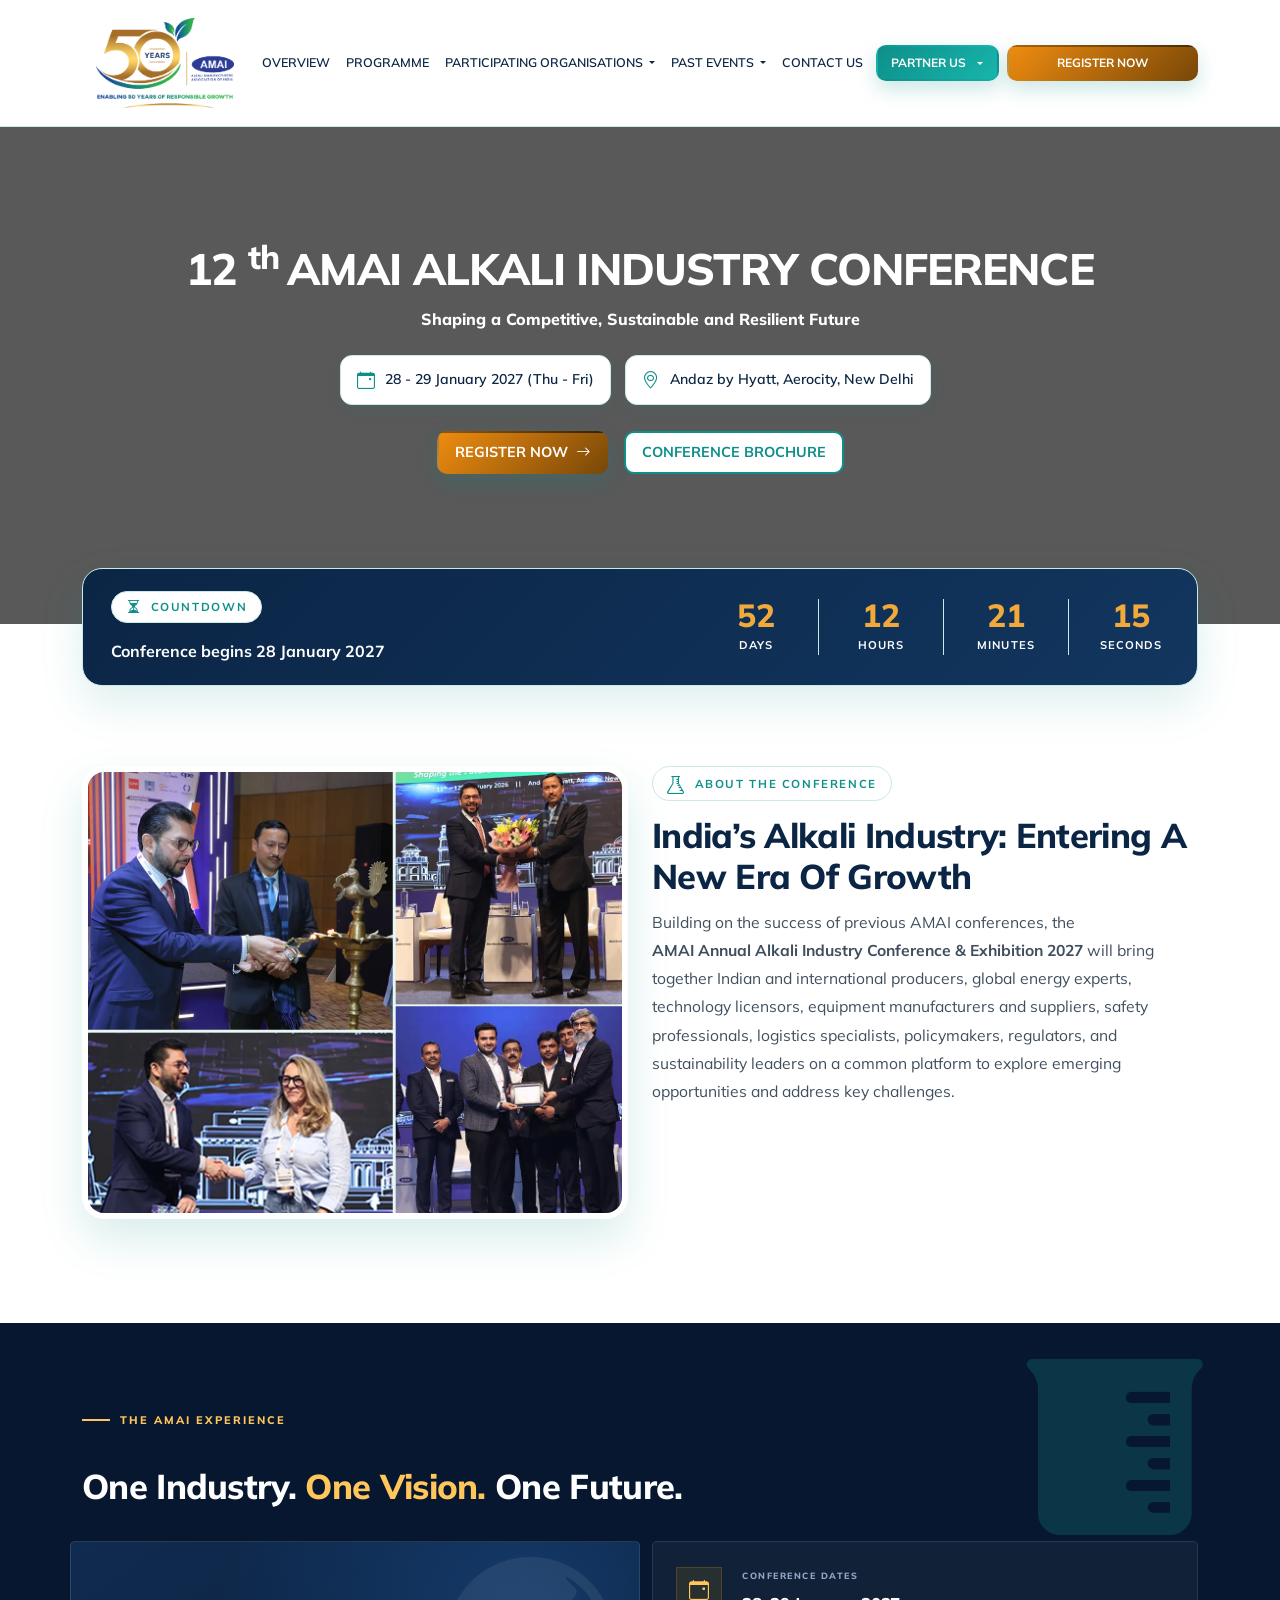
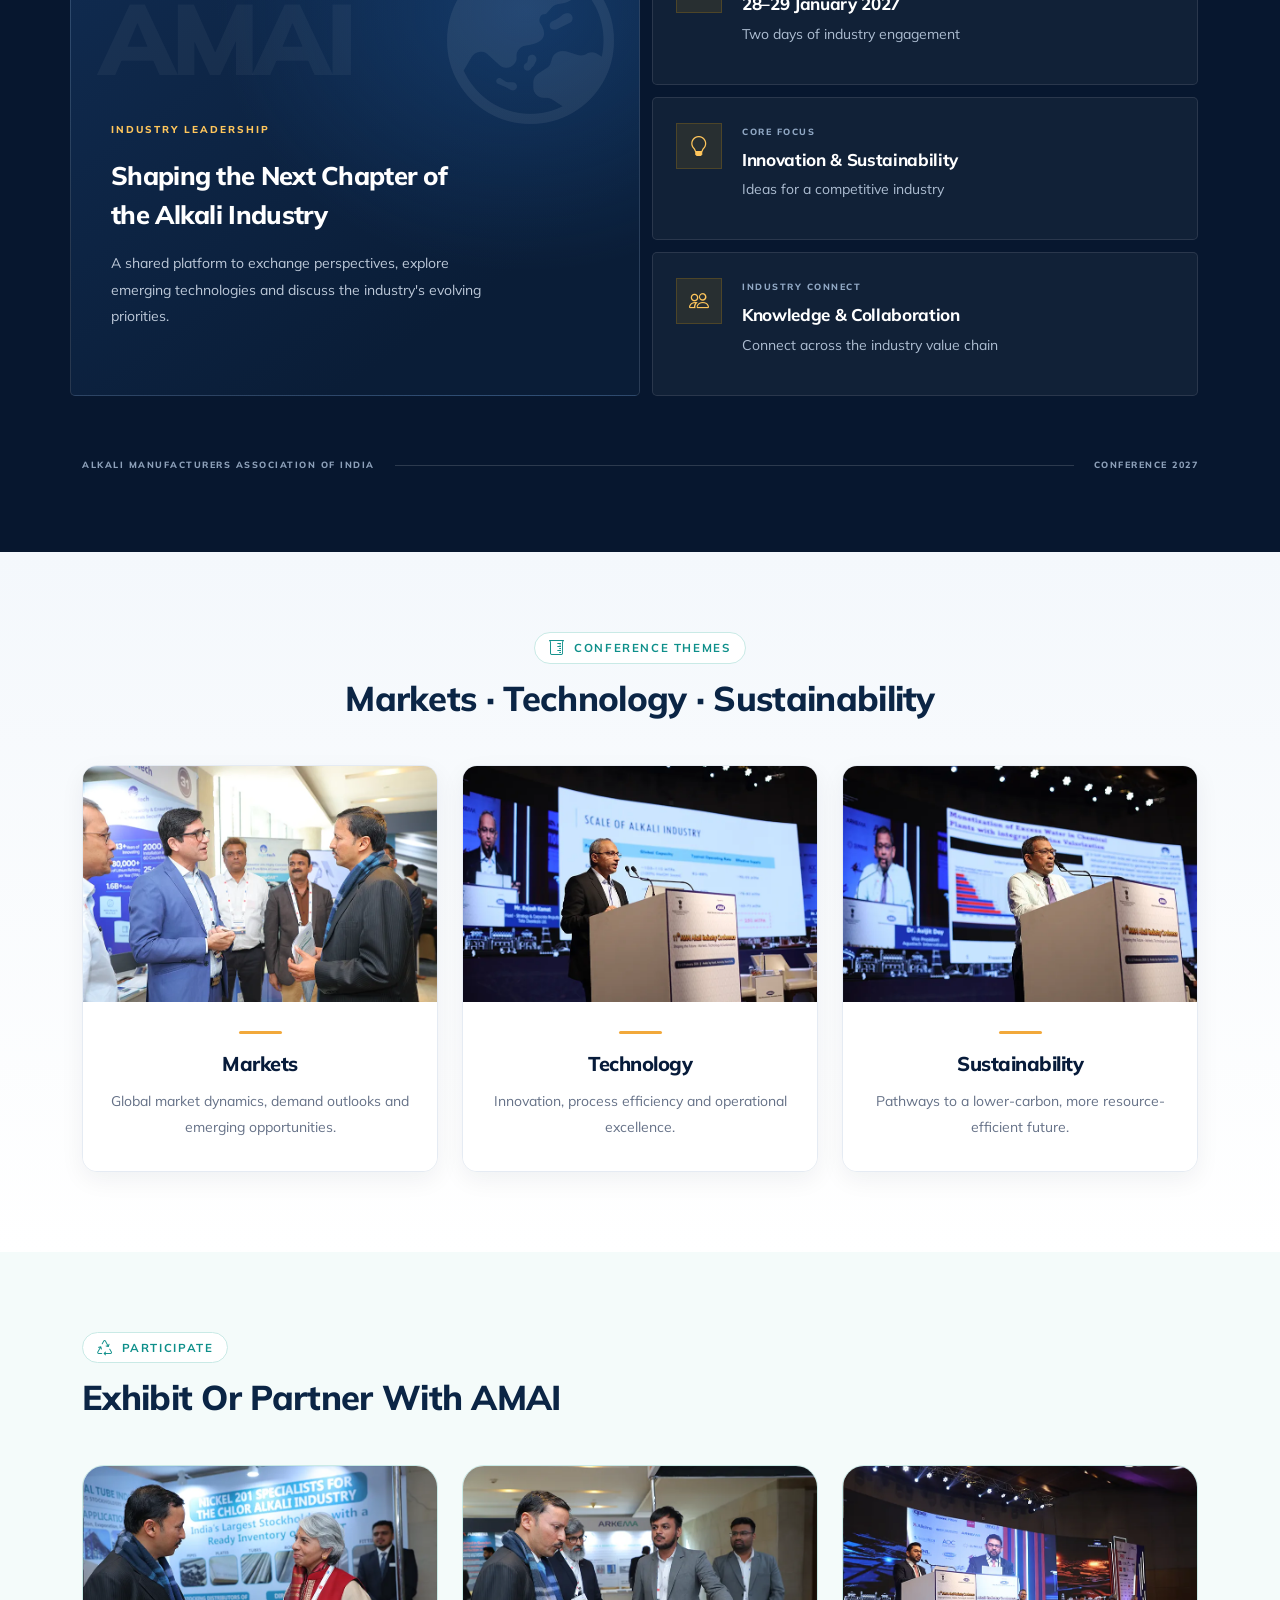
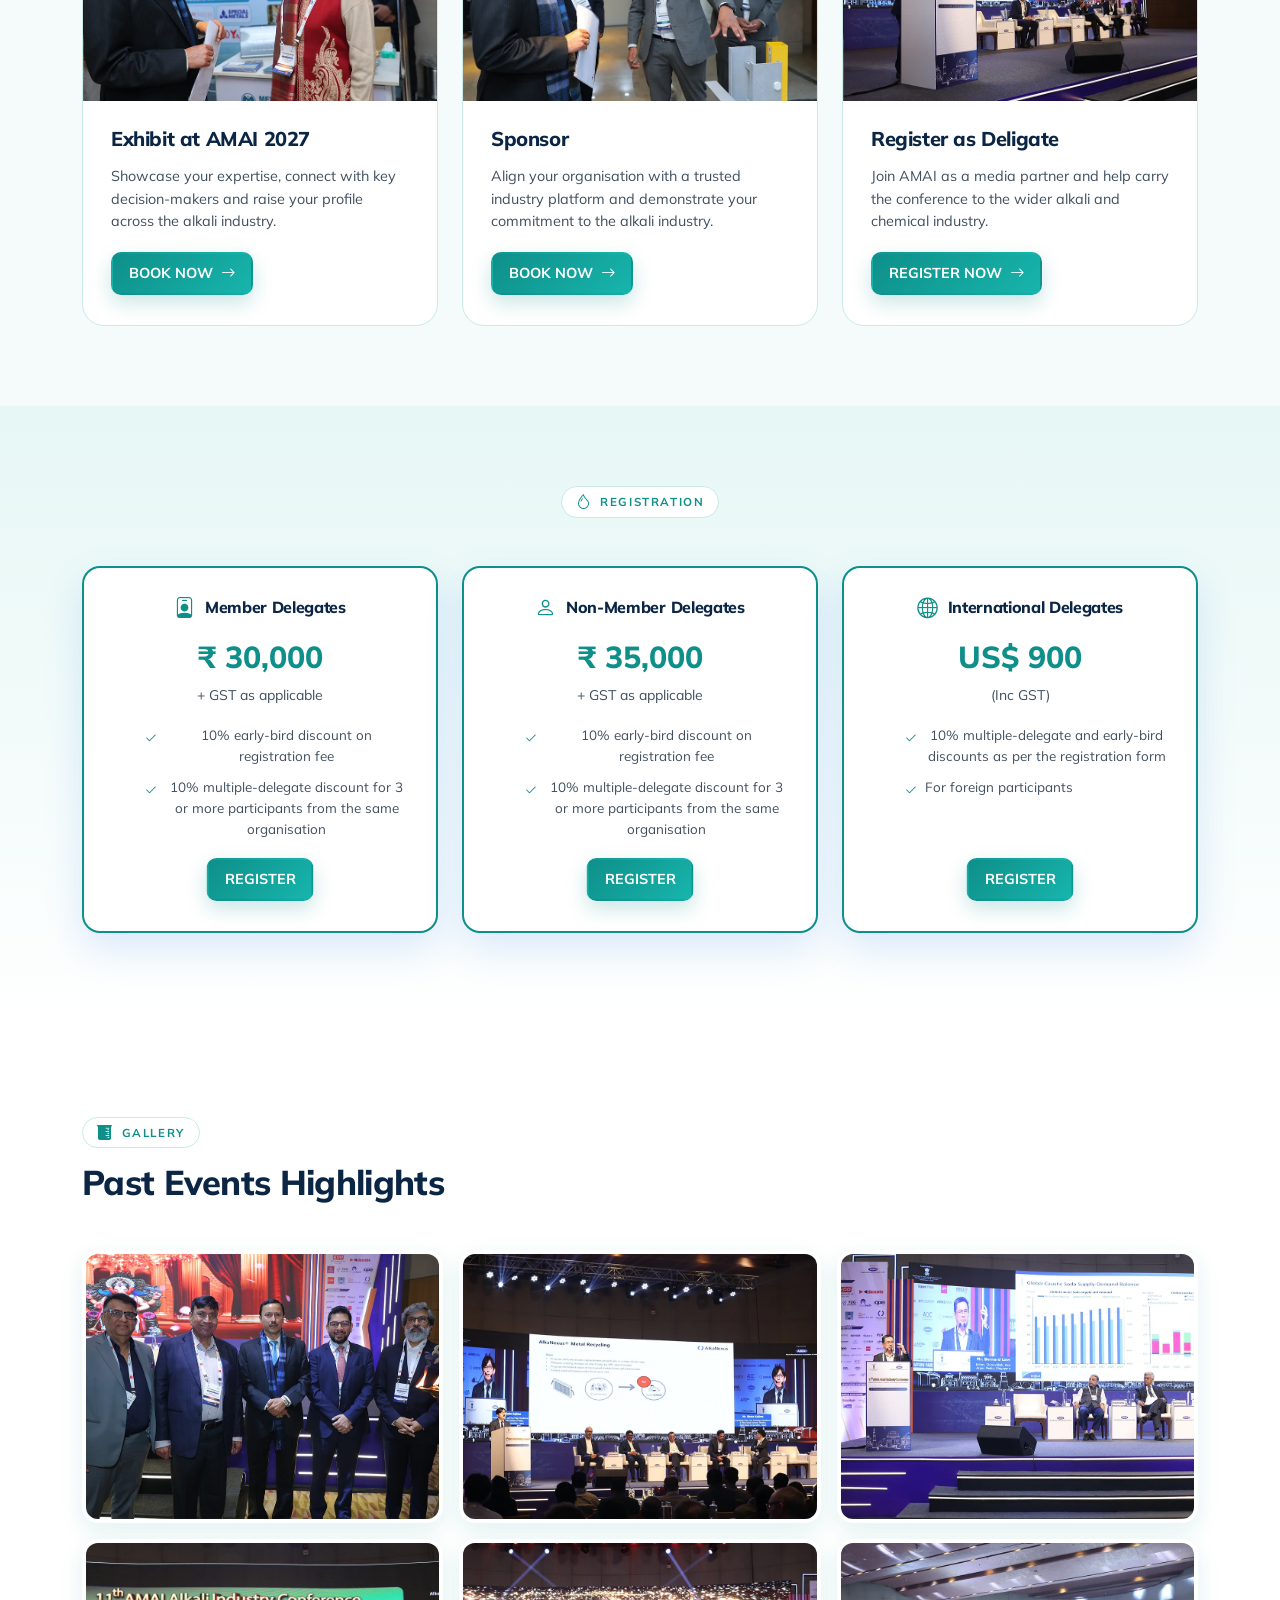
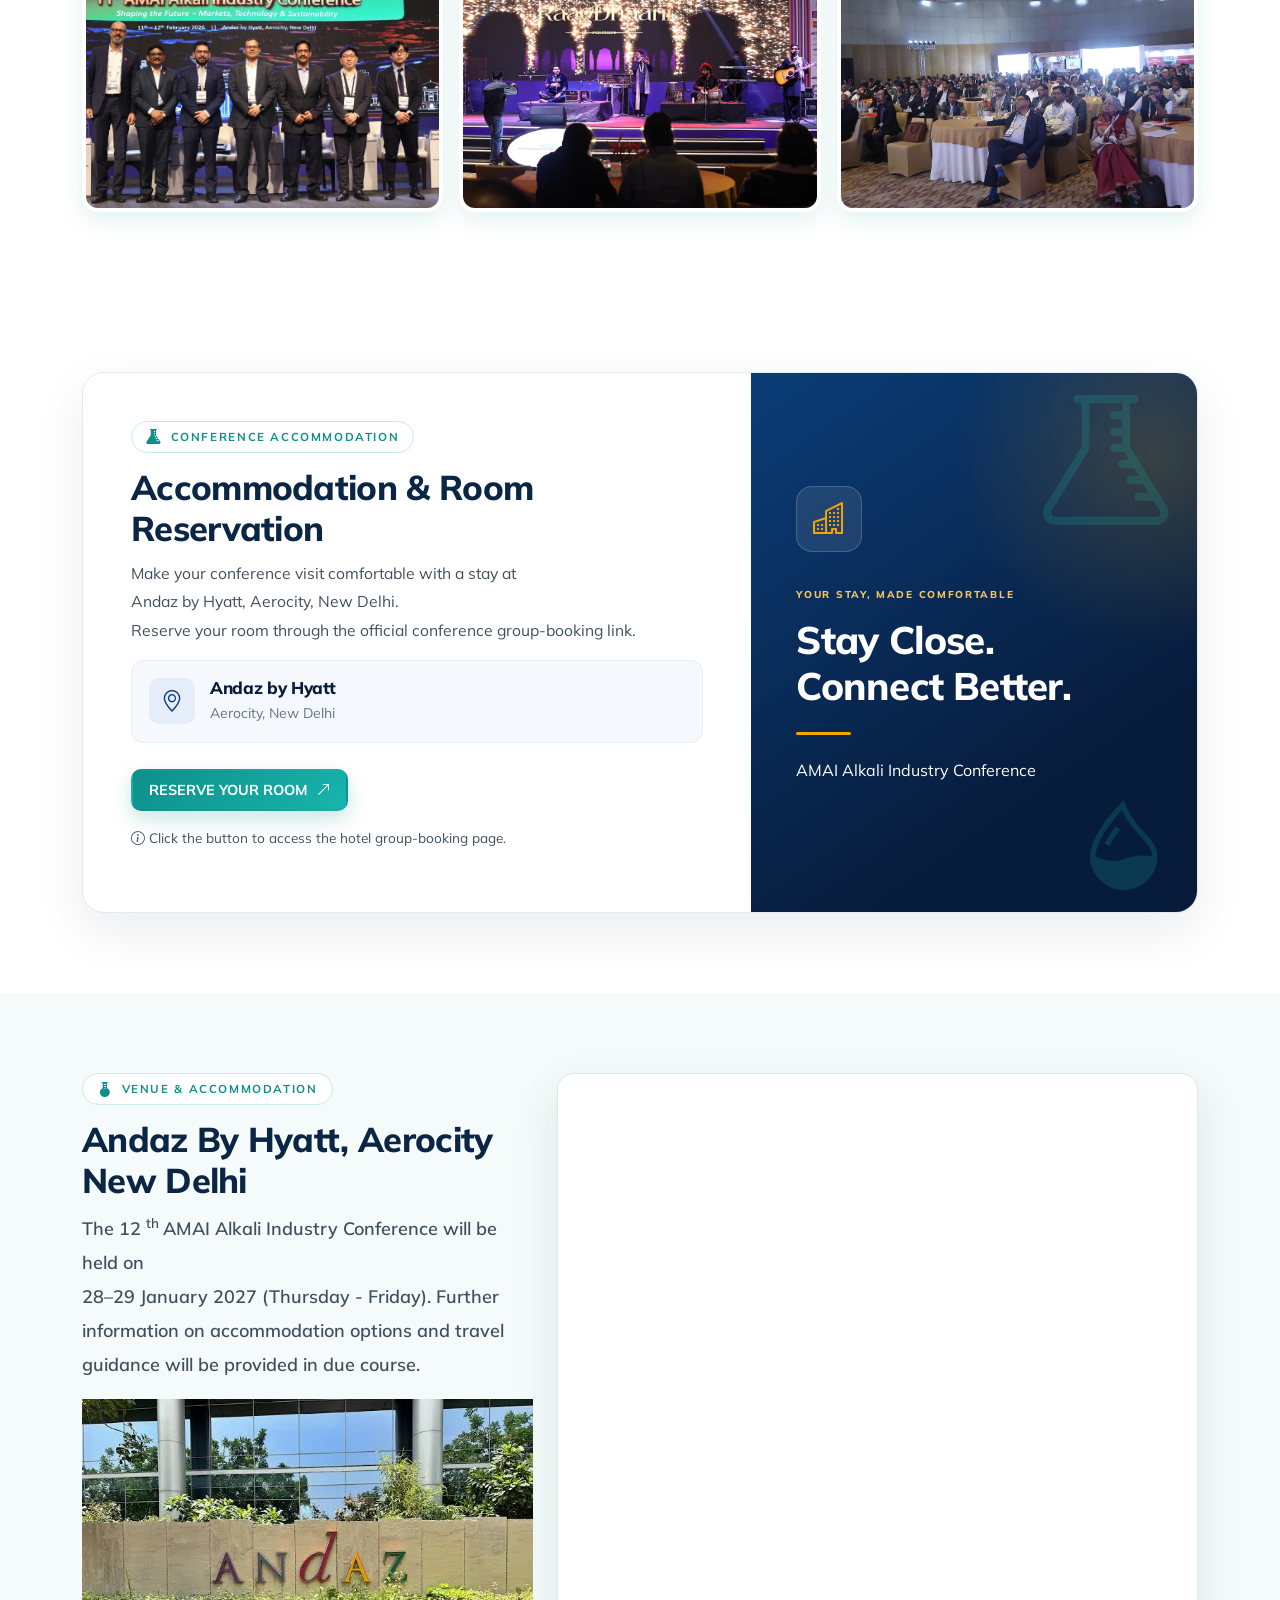
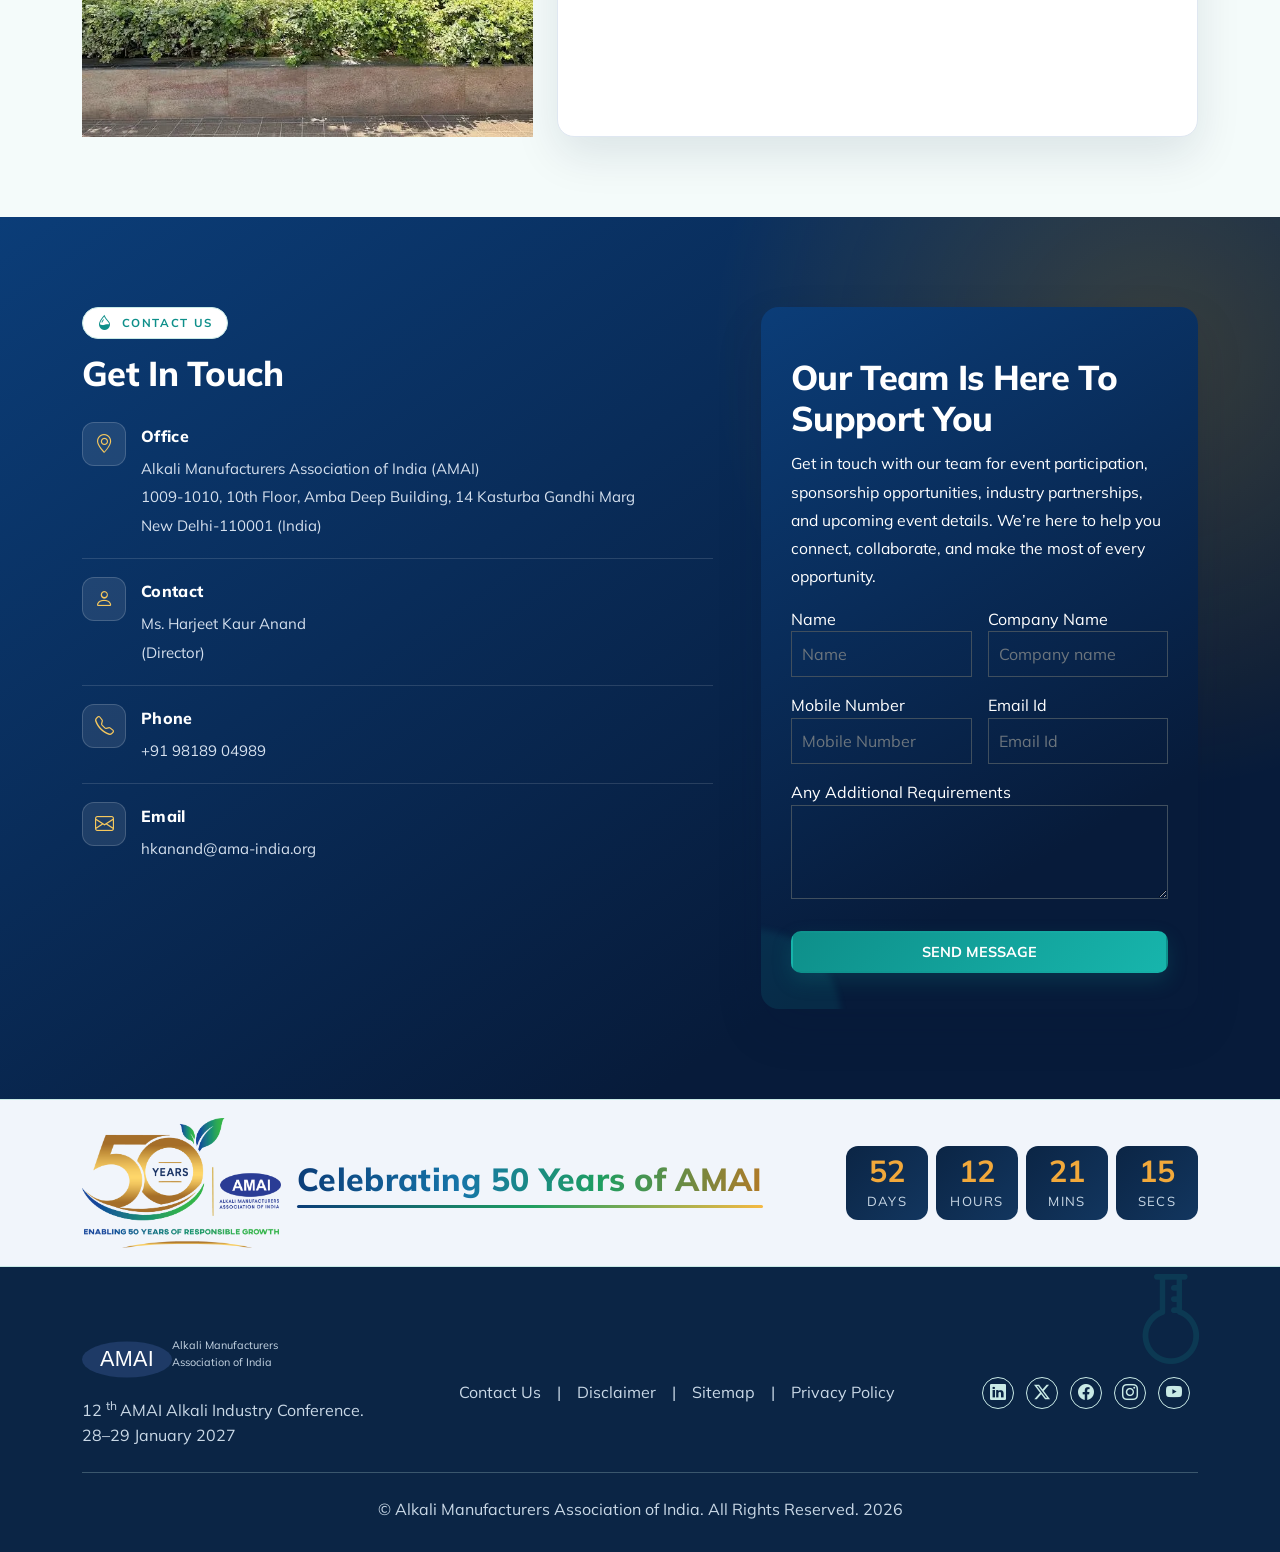
==== commit 39a57e8f: "images and css update" ====
--- a/index.html
+++ b/index.html
@@ -36,27 +36,27 @@
                         </div>
                         <div class="col-md-6 text-center text-md-end">
                             <div class="ai_soc ai_soc_top">
-                            <a aria-label="LinkedIn" class="me-2" href="https://www.linkedin.com/company/amai-india/" rel="noopener" target="_blank">
-                                <i aria-hidden="true" class="bi bi-linkedin ai_ic">
-                                </i>
-                            </a>
-                            <a aria-label="X" class="me-2" href="https://twitter.com/amai_india" rel="noopener" target="_blank">
-                                <i aria-hidden="true" class="bi bi-twitter-x ai_ic">
-                                </i>
-                            </a>
-                            <a aria-label="Facebook" class="me-2" href="https://www.facebook.com/amai.india" rel="noopener" target="_blank">
-                                <i aria-hidden="true" class="bi bi-facebook ai_ic">
-                                </i>
-                            </a>
-                            <a aria-label="Instagram" class="me-2" href="https://www.instagram.com/amai.india/" rel="noopener" target="_blank">
-                                <i aria-hidden="true" class="bi bi-instagram ai_ic">
-                                </i>
-                            </a>
-                            <a aria-label="YouTube" class="me-2" href="https://www.youtube.com/channel/UCJQUXpEZ7qULElaCUJw4M0w" rel="noopener" target="_blank">
-                                <i aria-hidden="true" class="bi bi-youtube ai_ic">
-                                </i>
-                            </a>
-                        </div>
+                                <a aria-label="LinkedIn" class="me-2" href="https://www.linkedin.com/company/amai-india/" rel="noopener" target="_blank">
+                                    <i aria-hidden="true" class="bi bi-linkedin ai_ic">
+                                    </i>
+                                </a>
+                                <a aria-label="X" class="me-2" href="https://twitter.com/amai_india" rel="noopener" target="_blank">
+                                    <i aria-hidden="true" class="bi bi-twitter-x ai_ic">
+                                    </i>
+                                </a>
+                                <a aria-label="Facebook" class="me-2" href="https://www.facebook.com/amai.india" rel="noopener" target="_blank">
+                                    <i aria-hidden="true" class="bi bi-facebook ai_ic">
+                                    </i>
+                                </a>
+                                <a aria-label="Instagram" class="me-2" href="https://www.instagram.com/amai.india/" rel="noopener" target="_blank">
+                                    <i aria-hidden="true" class="bi bi-instagram ai_ic">
+                                    </i>
+                                </a>
+                                <a aria-label="YouTube" class="me-2" href="https://www.youtube.com/channel/UCJQUXpEZ7qULElaCUJw4M0w" rel="noopener" target="_blank">
+                                    <i aria-hidden="true" class="bi bi-youtube ai_ic">
+                                    </i>
+                                </a>
+                            </div>
                         </div>
                     </div>
                 </div>
@@ -93,16 +93,13 @@
                             <li class="nav-item">
                                 <a class="ai_menu_link nav-link" href="#about">
                                     Overview
-
                                 </a>
                             </li>
-                          
                             <li class="nav-item">
                                 <a class="ai_menu_link nav-link" href="#programme">
                                     Programme
                                 </a>
                             </li>
-
                             <li class="nav-item dropdown">
                                 <a aria-expanded="false" class="ai_dd_toggle nav-link dropdown-toggle" data-bs-toggle="dropdown" href="#participate" role="button">
                                     Participating Organisations
@@ -135,7 +132,6 @@
                                     Past Events
                                 </a>
                                 <ul class="ai_dd dropdown-menu">
-                                    
                                     <li>
                                         <a class="ai_menu_link" href="#po-2026">
                                             2026
@@ -153,7 +149,6 @@
                                     </li>
                                 </ul>
                             </li>
-                            
                             <li class="nav-item">
                                 <a class="ai_menu_link nav-link" href="#contact">
                                     Contact Us
@@ -205,67 +200,57 @@
             </nav>
         </header>
         <!-- HERO -->
-        
-<section class="ai_hero" id="top">
-
-    <!-- Background Video -->
-    <video class="ai_hero_video" autoplay muted loop playsinline preload="auto">
-        <source src="img/home/video.mp4" type="video/mp4">
-    </video>
-
-    <!-- Video Overlay -->
-    <div class="ai_hero_overlay"></div>
-
-    <div class="container">
-        <div class="row justify-content-center">
-
-            <div class="col-lg-12">
-                <div class="ai_hero_content text-center">
-
-                    <h1>
-                        12<sup>th</sup>
-                        AMAI ALKALI INDUSTRY CONFERENCE
-                    </h1>
-
-                    <p>
-                        Shaping a Competitive, Sustainable and Resilient Future
-                    </p>
-
-                    <div class="mt-4">
-                        <a href="#venue">
-                        <span class="ai_head_date">
-                            <i aria-hidden="true" class="bi bi-calendar-event ai_ic"></i>
-                            28 - 29 January 2027 (Thu - Fri)
-                        </span>
-
-                        <span class="ai_head_date">
-                            <i aria-hidden="true" class="bi bi-geo-alt ai_ic"></i>
-                            Andaz by Hyatt, Aerocity, New Delhi
-                        </span>
-                        </a>
-                    </div>
-
-                    <div class="d-flex flex-wrap gap-3 mt-3 justify-content-center">
-
-                        <a class="ai_btn ai_btn_hlight" href="#register">
-                            Register Now
-                            <i aria-hidden="true" class="bi bi-arrow-right"></i>
-                        </a>
-
-                        <a class="ai_btn ai_btn_o " href="">
-                            Conference Brochure
-                        </a>
-
-                    </div>
-
-                </div>
+        <section class="ai_hero" id="top">
+            <!-- Background Video -->
+            <video class="ai_hero_video" autoplay muted loop playsinline preload="auto">
+                <source src="img/home/video.mp4" type="video/mp4">
+            </video>
+            <!-- Video Overlay -->
+            <div class="ai_hero_overlay">
             </div>
-
-        </div>
-    </div>
-
-</section>
-
+            <div class="container">
+                <div class="row justify-content-center">
+                    <div class="col-lg-12">
+                        <div class="ai_hero_content text-center">
+                            <h1>
+                                12
+                                <sup>
+                                    th
+                                </sup>
+                                AMAI ALKALI INDUSTRY CONFERENCE
+                            </h1>
+                            <p>
+                                Shaping a Competitive, Sustainable and Resilient Future
+                            </p>
+                            <div class="mt-4">
+                                <a href="#venue">
+                                    <span class="ai_head_date">
+                                        <i aria-hidden="true" class="bi bi-calendar-event ai_ic">
+                                        </i>
+                                        28 - 29 January 2027 (Thu - Fri)
+                                    </span>
+                                    <span class="ai_head_date">
+                                        <i aria-hidden="true" class="bi bi-geo-alt ai_ic">
+                                        </i>
+                                        Andaz by Hyatt, Aerocity, New Delhi
+                                    </span>
+                                </a>
+                            </div>
+                            <div class="d-flex flex-wrap gap-3 mt-3 justify-content-center">
+                                <a class="ai_btn ai_btn_hlight" href="#register">
+                                    Register Now
+                                    <i aria-hidden="true" class="bi bi-arrow-right">
+                                    </i>
+                                </a>
+                                <a class="ai_btn ai_btn_o " href="">
+                                    Conference Brochure
+                                </a>
+                            </div>
+                        </div>
+                    </div>
+                </div>
+            </div>
+        </section>
         <!-- COUNTDOWN (values filled by jQuery) -->
         <section>
             <div class="container">
@@ -348,7 +333,12 @@
                                 India’s Alkali Industry: Entering a New Era of Growth
                             </h2>
                             <p class="ai_sub">
-                                Building on the success of previous AMAI conferences, the <br><b>AMAI Annual Alkali Industry Conference & Exhibition 2027</b> will bring together Indian and international producers, global energy experts, technology licensors, equipment manufacturers and suppliers, safety professionals, logistics specialists, policymakers, regulators, and sustainability leaders on a common platform to explore emerging opportunities and address key challenges.
+                                Building on the success of previous AMAI conferences, the
+                                <br>
+                                <b>
+                                    AMAI Annual Alkali Industry Conference & Exhibition 2027
+                                </b>
+                                will bring together Indian and international producers, global energy experts, technology licensors, equipment manufacturers and suppliers, safety professionals, logistics specialists, policymakers, regulators, and sustainability leaders on a common platform to explore emerging opportunities and address key challenges.
                             </p>
                             <!-- <h3>
                                 Key Focus Areas of the Two-Day Conference:
@@ -718,7 +708,7 @@
                             Two days of industry insights, innovation and meaningful connections.
                         </p>
                     </div>
-                   <!--  <a class="ai_btn" href="#register">
+                    <!--  <a class="ai_btn" href="#register">
                         Register now
                         <i class="bi bi-arrow-up-right" aria-hidden="true">
                         </i>
@@ -1030,7 +1020,7 @@
                                     Showcase your expertise, connect with key decision-makers and raise your profile across the alkali industry.
                                 </p>
                                 <a class="ai_btn" href="mailto:hkanand@ama-india.org">
-                                     Book Now
+                                    Book Now
                                     <i aria-hidden="true" class="bi bi-arrow-right ai_ic">
                                     </i>
                                 </a>
@@ -1044,13 +1034,13 @@
                             </div>
                             <div class="ai_pr_body">
                                 <h3>
-                                    Sponsor 
+                                    Sponsor
                                 </h3>
                                 <p>
                                     Align your organisation with a trusted industry platform and demonstrate your commitment to the alkali industry.
                                 </p>
                                 <a class="ai_btn" href="mailto:hkanand@ama-india.org">
-                                     Book Now
+                                    Book Now
                                     <i aria-hidden="true" class="bi bi-arrow-right ai_ic">
                                     </i>
                                 </a>
@@ -1064,13 +1054,13 @@
                             </div>
                             <div class="ai_pr_body">
                                 <h3>
-                                    Register as Deligate 
+                                    Register as Deligate
                                 </h3>
                                 <p>
                                     Join AMAI as a media partner and help carry the conference to the wider alkali and chemical industry.
                                 </p>
                                 <a class="ai_btn" href="#register">
-                                     Register Now
+                                    Register Now
                                     <i aria-hidden="true" class="bi bi-arrow-right ai_ic">
                                     </i>
                                 </a>
@@ -1214,14 +1204,14 @@
                         </i>
                         Registration
                     </span>
-                    <h2 class="ai_title">
+                    <!-- <h2 class="ai_title">
                         Register for the 
                         12<sup class="text-lowercase">th</sup>
                         AMAI Alkali Industry Conference
                     </h2>
                     <p class="ai_sub mx-auto">
                         28–29 January 2027 (Thursday - Friday) · Andaz by Hyatt, Aerocity, New Delhi
-                    </p>
+                    </p> -->
                     <!-- <p class="ai_fee_note">
                         <b>
                             Participation fee:
@@ -1258,7 +1248,6 @@
                                         10% multiple-delegate discount for 3 or more participants from the same organisation
                                     </span>
                                 </li>
-                                
                             </ul>
                             <a href="register-member.html" class="ai_btn" target="_blank">
                                 Register
@@ -1276,7 +1265,7 @@
                                 ₹ 35,000
                             </div>
                             <small>
-                                + GST as applicable 
+                                + GST as applicable
                             </small>
                             <ul>
                                 <li>
@@ -1293,7 +1282,6 @@
                                         10% multiple-delegate discount for 3 or more participants from the same organisation
                                     </span>
                                 </li>
-
                             </ul>
                             <a href="register-non-member.html" class="ai_btn">
                                 Register
@@ -1311,7 +1299,7 @@
                                 US$ 900
                             </div>
                             <small>
-                                per foreign participant
+                                (Inc GST)
                             </small>
                             <ul>
                                 <li>
@@ -1325,13 +1313,12 @@
                                     <i class="bi bi-check2 ai_ic" aria-hidden="true">
                                     </i>
                                     <span>
-                                        For foreign participants 
-                                    </span>
-                                </li>
-
+                                        For foreign participants
+                                    </span>
+                                </li>
                             </ul>
                             <a href="register-foreign.html" class="ai_btn" target="_blank">
-                                Contact the secretariat
+                                Register
                             </a>
                         </div>
                     </div>
@@ -1580,7 +1567,11 @@
                                 New Delhi
                             </h2>
                             <p class="ai_sub">
-                                The 12<sup>th</sup> AMAI Alkali Industry Conference will be held on
+                                The 12
+                                <sup>
+                                    th
+                                </sup>
+                                AMAI Alkali Industry Conference will be held on
                                 <br>
                                 28–29 January 2027 (Thursday - Friday). Further information on accommodation options and travel guidance will be provided in due course.
                             </p>
@@ -1640,14 +1631,16 @@
                                     <span class="d-none d-sm-block">
                                         Alkali Manufacturers Association of India (AMAI)
                                         <br>
-                                         1009-1010, 10th Floor, Amba Deep Building, 14 Kasturba Gandhi Marg
+                                        1009-1010, 10th Floor, Amba Deep Building, 14 Kasturba Gandhi Marg
                                         <br>
                                         New Delhi-110001 (India)
                                     </span>
                                     <span class="d-sm-none">
                                         Alkali Manufacturers Association of India (AMAI)
                                         <br>
-                                         1009-1010, 10th Floor, Amba Deep Building<br> 14 Kasturba Gandhi Marg
+                                        1009-1010, 10th Floor, Amba Deep Building
+                                        <br>
+                                        14 Kasturba Gandhi Marg
                                         <br>
                                         New Delhi-110001 (India)
                                     </span>
@@ -1686,7 +1679,7 @@
                                     </a>
                                 </div>
                             </div>
-                           <!--  <div class="ai_ct">
+                            <!--  <div class="ai_ct">
                                 <div class="ai_ico">
                                     <i aria-hidden="true" class="bi bi-whatsapp ai_ic">
                                     </i>
@@ -1718,63 +1711,66 @@
                     </div>
                     <div class="col-lg-5">
                         <div class="ai_contact_form">
-                          <div>
-                            <h2 class="ai_title text-white">Our Team Is Here to Support You</h2>
-                            <p class="ai_sub text-white">Get in touch with our team for event participation, sponsorship opportunities, industry partnerships, and upcoming event details. We’re here to help you connect, collaborate, and make the most of every opportunity.</p>
-                          </div>
-                          <form name="formget" onsubmit="return vs_onclick_form_get()"  action="mailgetform.php" method="post">
-                        <div class="row g-3">
-                            <div class="col-12 col-sm-6">
-                                <label>
-                                    Name
-                                </label>
-                                <input type="text" class="form-control" placeholder="Name" name="name">
-                            </div>
-                            <div class="col-12 col-sm-6">
-                                <label>
-                                    Company Name
-                                </label>
-                                <input type="text" class="form-control" placeholder="Company name" name="cname">
-                            </div>
-                            <div class="col-12 col-sm-6">
-                                <label>
-                                    Mobile Number
-                                </label>
-                                <input type="number" class="form-control" placeholder="Mobile Number" name="contact" required>
-                            </div>
-                            <div class="col-12 col-sm-6">
-                                <label>
-                                    Email Id
-                                </label>
-                                <input type="email" class="form-control" placeholder="Email Id" name="email" required>
-                            </div>
-                            
-                            
-                            <div class="col-12 col-lg-12">
-                                <label>
-                                    Any Additional Requirements
-                                </label>
-                                <textarea class="form-control " placeholder="Extra delegate names, special requests, etc." name="message" rows="3">
+                            <div>
+                                <h2 class="ai_title text-white">
+                                    Our Team Is Here to Support You
+                                </h2>
+                                <p class="ai_sub text-white">
+                                    Get in touch with our team for event participation, sponsorship opportunities, industry partnerships, and upcoming event details. We’re here to help you connect, collaborate, and make the most of every opportunity.
+                                </p>
+                            </div>
+                            <form name="formget" onsubmit="return vs_onclick_form_get()"  action="mailgetform.php" method="post">
+                                <div class="row g-3">
+                                    <div class="col-12 col-sm-6">
+                                        <label>
+                                            Name
+                                        </label>
+                                        <input type="text" class="form-control" placeholder="Name" name="name">
+                                    </div>
+                                    <div class="col-12 col-sm-6">
+                                        <label>
+                                            Company Name
+                                        </label>
+                                        <input type="text" class="form-control" placeholder="Company name" name="cname">
+                                    </div>
+                                    <div class="col-12 col-sm-6">
+                                        <label>
+                                            Mobile Number
+                                        </label>
+                                        <input type="number" class="form-control" placeholder="Mobile Number" name="contact" required>
+                                    </div>
+                                    <div class="col-12 col-sm-6">
+                                        <label>
+                                            Email Id
+                                        </label>
+                                        <input type="email" class="form-control" placeholder="Email Id" name="email" required>
+                                    </div>
+                                    <div class="col-12 col-lg-12">
+                                        <label>
+                                            Any Additional Requirements
+                                        </label>
+                                        <textarea class="form-control " placeholder="Extra delegate names, special requests, etc." name="message" rows="3">
 
-                                </textarea>
-                            </div>
-                            <div class="col-12">
-                              <div class="overflow-hidden">
-                                 <div class="g-recaptcha" data-sitekey="6Lf6ufwtAAAAAKtsNB9tdXwTE8jHUD16h4choRJG"></div>
-                              </div>
-                           </div>
-                                 <script src="https://www.google.com/recaptcha/api.js" async defer></script>
-
-                            <div class="col-12">
-                                <div class="">
-                                    <button class="ai_btn w-100" type="submit">
-                                       Send Message
-                                    </button>
-                                    
+                                
+                                        </textarea>
+                                    </div>
+                                    <div class="col-12">
+                                        <div class="overflow-hidden">
+                                            <div class="g-recaptcha" data-sitekey="6Lf6ufwtAAAAAKtsNB9tdXwTE8jHUD16h4choRJG">
+                                            </div>
+                                        </div>
+                                    </div>
+                                    <script src="https://www.google.com/recaptcha/api.js" async defer>
+                                    </script>
+                                    <div class="col-12">
+                                        <div class="">
+                                            <button class="ai_btn w-100" type="submit">
+                                                Send Message
+                                            </button>
+                                        </div>
+                                    </div>
                                 </div>
-                            </div>
-                        </div>
-                    </form>
+                            </form>
                         </div>
                     </div>
                 </div>
@@ -1875,19 +1871,25 @@
                                         Contact Us
                                     </a>
                                 </li>
-                                <li>|</li>
+                                <li>
+                                    |
+                                </li>
                                 <li>
                                     <a href="" rel="" target="_blank">
                                         Disclaimer
                                     </a>
                                 </li>
-                                <li>|</li>
+                                <li>
+                                    |
+                                </li>
                                 <li>
                                     <a href="" rel="" target="_blank">
                                         Sitemap
                                     </a>
                                 </li>
-                                <li>|</li>
+                                <li>
+                                    |
+                                </li>
                                 <li>
                                     <a href="" rel="" target="_blank">
                                         Privacy Policy
--- a/css/style.css
+++ b/css/style.css
@@ -1169,6 +1169,7 @@
   box-shadow: 0 16px 38px rgba(31,111,235,.15);
   position: relative;
   padding-bottom: 70px;
+  text-align: center;
 }
 .ai_fee h3 {
   font-size: 1rem;
@@ -1176,6 +1177,8 @@
   display: flex;
   align-items: center;
   gap: 10px;
+      justify-content: center;
+
 }
 .ai_fee h3 .ai_ic {
   color: var(--blue);
@@ -1938,7 +1941,7 @@
 }
 .ai_f50_txt b {
   display: inline-block;
-  font-size: 1.8rem;
+  font-size: 2rem;
   font-weight: 800;
   line-height: 1.3;
   letter-spacing: 0.3px;
--- a/css/menu_css.css
+++ b/css/menu_css.css
@@ -1,14 +1,12 @@
-header .ai_brand_50{
-/*display: none;*/
+header .ai_brand_50 {
+    /*display: none;*/
 }
-
-
 .ai_topbar {
-    display:none;
+    display: none;
     background: var(--navy);
     border-bottom: 0;
     color: #DDEBF5;
-       font-size: .7rem;
+    font-size: .7rem;
     padding: 3px 0;
     border-bottom: 1px solid var(--blue-line);
 }
@@ -20,20 +18,18 @@
     color: var(--gold);
     /*margin-right: 4px;*/
 }
-.ai_soc_top a{
-        width: 24px;
+.ai_soc_top a {
+    width: 24px;
     height: 24px;
-        font-size: 0.8rem;
-        border: none;
+    font-size: 0.8rem;
+    border: none;
 }
-.ai_soc_top a i{
-            color:#DDEBF5;
-
+.ai_soc_top a i {
+    color: #DDEBF5;
 }
-.ai_soc_top a:has(.bi-youtube){
+.ai_soc_top a:has(.bi-youtube) {
     display: none;
 }
-
 .ai_nav {
     background: rgba(255,255,255,.94);
     backdrop-filter: blur(10px);
@@ -53,7 +49,7 @@
     font-weight: 700;
     font-size: .74rem;
     line-height: 1.25;
-    text-align:center;
+    text-align: center;
     display: none;
 }
 .ai_brand svg {
@@ -69,8 +65,8 @@
     text-transform: uppercase;
 }
 .ai_menu_link:hover, .ai_menu_link.ai_active {
-     color: #fff;
-    background:var(--gold);
+    color: #fff;
+    background: var(--gold);
 }
 .ai_toggler {
     background: #fff;
@@ -80,7 +76,6 @@
     font-size: 1.4rem;
     cursor: pointer;
     color: var(--text);
-
 }
 /* ---------- Overview / Participating Organisations dropdowns ---------- */
 .ai_menu .nav-item.dropdown {
@@ -96,7 +91,7 @@
 }
 .ai_dd_toggle:hover, .ai_dd_toggle.show {
     color: #fff;
-    background:var(--gold);
+    background: var(--gold);
 }
 .ai_dd.dropdown-menu {
     border: 1px solid var(--blue-line);
@@ -120,7 +115,7 @@
     /*flex: none;*/
 }
 .ai_brand_50 img {
-   height: 90px;
+    height: 90px;
     object-fit: contain;
 }
 /* ---------- Register Now + Partner Us ---------- */
@@ -130,9 +125,7 @@
     border: 2px solid var(--gold);
     box-shadow: none;
 }
-.ai_btn_partner:hover,
-.ai_btn_partner:focus-visible,
-.ai_btn_partner.show {
+.ai_btn_partner:hover, .ai_btn_partner:focus-visible, .ai_btn_partner.show {
     background: var(--gold);
     border-color: var(--gold);
     color: var(--navy);
@@ -160,10 +153,9 @@
     line-height: 1;
 }
 .ai_dd_item:hover i {
-    color:#000;
+    color: #000;
 }
-.ai_dd_item:hover,
-.ai_dd_item:focus-visible {
+.ai_dd_item:hover, .ai_dd_item:focus-visible {
     color: var();
     background: var(--gold);
 }
@@ -183,8 +175,7 @@
     padding: 12px 16px;
     border-radius: 999px;
     box-shadow: 0 6px 18px rgba(0,0,0,.25);
-            display: none !important;
-
+    display: none !important;
 }
 .ai_wa:hover {
     color: #fff;
--- a/css/responsive_style.css
+++ b/css/responsive_style.css
@@ -1,548 +1,580 @@
 /* Responsive styles – every media query for the site lives in this file */
 @media(max-width:991px) {
-  .ai_hero_date_badge {
-    left: 12px;
-  }
-  .ai_hero {
-    padding-bottom: 90px;
-  }
-  .ai_cd_sep {
-    display: none;
-  }
-  .ai_nav_wrap {
-    position: absolute;
-    left: 0;
-    right: 0;
-    top: 100%;
-    background: #fff;
-    border-bottom: 1px solid var(--blue-line);
-    padding: 12px 15px 18px;
-  }
-  .ai_themes {
-    padding: 65px 0;
-  }
-  .ai_themes .ai_theme_body {
-    padding: 25px 18px 28px;
-  }
-  .ai_themes .ai_theme_body b {
-    font-size: 20px;
-  }
-  .ai_register {
-    padding: 65px 0;
-  }
-  .ai_register .ai_rf_card {
-    padding: 32px;
-    margin-top: 35px;
-  }
-  .ai_room_modern {
-    padding: 60px 0;
-  }
-  .ai_room_modern .ai_room_card {
-    grid-template-columns: 1fr;
-  }
-  .ai_room_modern .ai_room_content {
-    padding: 35px;
-  }
-  .ai_room_modern .ai_room_visual {
-    min-height: 300px;
-    padding: 35px;
-  }
-  .ai_room_modern .ai_room_visual_icon {
-    margin-bottom: 22px;
-  }
-  .ai_venue {
-    padding: 65px 0;
-  }
-  .ai_venue .ai_map {
-    height: 400px;
-    min-height: 400px;
-  }
-  .ai_venue .ai_map iframe {
-    min-height: 384px;
-  }
-  .ai_contact {
-    padding: 65px 0;
-  }
-  .ai_contact .row > .col-lg-5 > div,     .ai_contact #faq {
-    padding: 30px 24px;
-  }
-  .ai_hero_date_badge {
-    left: 12px;
-  }
-  .ai_hero {
-           padding-block: 40px 130px;
-  }
-  .ai_cd_sep {
-    display: none;
-  }
-  .ai_glance_feature {
-    min-height: 400px;
-  }
-  .ai_glance_side {
-    display: grid;
-    grid-template-columns: repeat(3, minmax(0, 1fr));
-  }
-  .ai_glance_info {
-    flex-direction: column;
-    gap: 14px;
-    padding: 20px 15px;
-  }
-  .ai_glance_info h3 {
-    font-size: 15px;
-  }
-  .ai_impact_content > p {
-    max-width: 650px;
-  }
-  .ai_impact_card {
-    min-height: 200px;
-  }
+    .ai_hero_date_badge {
+        left: 12px;
+    }
+    .ai_hero {
+        padding-bottom: 90px;
+    }
+    .ai_cd_sep {
+        display: none;
+    }
+    .ai_nav_wrap {
+        position: absolute;
+        left: 0;
+        right: 0;
+        top: 100%;
+        background: #fff;
+        border-bottom: 1px solid var(--blue-line);
+        padding: 12px 15px 18px;
+    }
+    .ai_themes {
+        padding: 65px 0;
+    }
+    .ai_themes .ai_theme_body {
+        padding: 25px 18px 28px;
+    }
+    .ai_themes .ai_theme_body b {
+        font-size: 20px;
+    }
+    .ai_register {
+        padding: 65px 0;
+    }
+    .ai_register .ai_rf_card {
+        padding: 32px;
+        margin-top: 35px;
+    }
+    .ai_room_modern {
+        padding: 60px 0;
+    }
+    .ai_room_modern .ai_room_card {
+        grid-template-columns: 1fr;
+    }
+    .ai_room_modern .ai_room_content {
+        padding: 35px;
+    }
+    .ai_room_modern .ai_room_visual {
+        min-height: 300px;
+        padding: 35px;
+    }
+    .ai_room_modern .ai_room_visual_icon {
+        margin-bottom: 22px;
+    }
+    .ai_venue {
+        padding: 65px 0;
+    }
+    .ai_venue .ai_map {
+        height: 400px;
+        min-height: 400px;
+    }
+    .ai_venue .ai_map iframe {
+        min-height: 384px;
+    }
+    .ai_contact {
+        padding: 65px 0;
+    }
+    .ai_contact .row > .col-lg-5 > div,     .ai_contact #faq {
+        padding: 30px 24px;
+    }
+    .ai_hero_date_badge {
+        left: 12px;
+    }
+    .ai_hero {
+        padding-block: 40px 130px;
+    }
+    .ai_cd_sep {
+        display: none;
+    }
+    .ai_glance_feature {
+        min-height: 400px;
+    }
+    .ai_glance_side {
+        display: grid;
+        grid-template-columns: repeat(3, minmax(0, 1fr));
+    }
+    .ai_glance_info {
+        flex-direction: column;
+        gap: 14px;
+        padding: 20px 15px;
+    }
+    .ai_glance_info h3 {
+        font-size: 15px;
+    }
+    .ai_impact_content > p {
+        max-width: 650px;
+    }
+    .ai_impact_card {
+        min-height: 200px;
+    }
 }
 @media(max-width:767px) {
-  .ai_rf_card {
-    padding: 22px 16px;
-  }
-  .ai_rf_types, .ai_rf_types2 {
-    grid-template-columns: 1fr;
-  }
-  .ai_rf_bank li span {
-    min-width: 100%;
-  }
-  .ai_themes {
-    padding: 50px 0;
-  }
-  .ai_themes .ai_head {
-    align-items: flex-start;
-    gap: 12px;
-    flex-direction: column;
-    margin-bottom: 25px;
-  }
-  .ai_themes .ai_theme_body {
-    padding: 25px 22px 29px;
-  }
-  .ai_themes .ai_theme_body b {
-    font-size: 22px;
-  }
-  .ai_themes .ai_theme_body p {
-    font-size: 14px;
-  }
-  .ai_agenda_modern .ai_agenda_head {
-    align-items: flex-start;
-    flex-direction: column;
-    gap: 20px;
-  }
-  .ai_agenda_modern .ai_agenda_card {
-    grid-template-columns: 76px minmax(0, 1fr);
-    gap: 17px;
-    padding: 18px;
-  }
-  .ai_agenda_modern .ai_agenda_date {
-    min-height: 105px;
-    padding: 10px 5px;
-  }
-  .ai_agenda_modern .ai_agenda_date strong {
-    font-size: 35px;
-  }
-  .ai_agenda_modern .ai_agenda_month {
-    font-size: 10px;
-    letter-spacing: 2px;
-  }
-  .ai_agenda_modern .ai_agenda_year {
-    font-size: 10px;
-  }
-  .ai_agenda_modern .ai_agenda_content h3 {
-    font-size: 17px;
-  }
-  .ai_agenda_modern .ai_agenda_content p {
-    font-size: 13px;
-  }
-  .ai_agenda_modern .ai_agenda_arrow {
-    display: none;
-  }
-  .ai_agenda_modern .ai_agenda_tags {
-    gap: 7px;
-  }
-  .ai_agenda_modern .ai_agenda_tags span {
-    padding: 6px 8px;
-    font-size: 11px;
-  }
-  .ai_contact {
-    padding: 48px 0;
-  }
-  .ai_contact .row {
-    --bs-gutter-x: 18px;
-    --bs-gutter-y: 24px;
-  }
-  .ai_contact .row > .col-lg-5 > div,     .ai_contact #faq {
-    padding: 25px 19px;
-    border-radius: 14px;
-  }
-  .ai_contact .ai_ct {
-    gap: 12px;
-    padding: 15px 0;
-  }
-  .ai_contact .ai_ct .ai_ico {
-    flex-basis: 40px;
-    width: 40px;
-    height: 40px;
-    font-size: 17px;
-  }
-  .ai_contact .ai_acc .accordion-button {
-    padding: 15px 12px;
-    gap: 10px;
-    font-size: 12px;
-  }
-  .ai_contact .ai_acc .accordion-body {
-    padding: 3px 15px 18px 52px;
-    font-size: 12px;
-  }
-  .ai_fee .ai_btn {
-    position: relative;
-    bottom: inherit;
-    left: initial;
-    transform: inherit;
-    width: 100%;
-  }
-  .ai_fee {
-    padding-bottom: 30px;
-  }
-  .ai_f50_txt b {
-    font-size: 20px;
-  }
+    .ai_rf_card {
+        padding: 22px 16px;
+    }
+    .ai_rf_types, .ai_rf_types2 {
+        grid-template-columns: 1fr;
+    }
+    .ai_rf_bank li span {
+        min-width: 100%;
+    }
+    .ai_themes {
+        padding: 50px 0;
+    }
+    .ai_themes .ai_head {
+        align-items: flex-start;
+        gap: 12px;
+        flex-direction: column;
+        margin-bottom: 25px;
+    }
+    .ai_themes .ai_theme_body {
+        padding: 25px 22px 29px;
+    }
+    .ai_themes .ai_theme_body b {
+        font-size: 22px;
+    }
+    .ai_themes .ai_theme_body p {
+        font-size: 14px;
+    }
+    .ai_agenda_modern .ai_agenda_head {
+        align-items: flex-start;
+        flex-direction: column;
+        gap: 20px;
+    }
+    .ai_agenda_modern .ai_agenda_card {
+        grid-template-columns: 76px minmax(0, 1fr);
+        gap: 17px;
+        padding: 18px;
+    }
+    .ai_agenda_modern .ai_agenda_date {
+        min-height: 105px;
+        padding: 10px 5px;
+    }
+    .ai_agenda_modern .ai_agenda_date strong {
+        font-size: 35px;
+    }
+    .ai_agenda_modern .ai_agenda_month {
+        font-size: 10px;
+        letter-spacing: 2px;
+    }
+    .ai_agenda_modern .ai_agenda_year {
+        font-size: 10px;
+    }
+    .ai_agenda_modern .ai_agenda_content h3 {
+        font-size: 17px;
+    }
+    .ai_agenda_modern .ai_agenda_content p {
+        font-size: 13px;
+    }
+    .ai_agenda_modern .ai_agenda_arrow {
+        display: none;
+    }
+    .ai_agenda_modern .ai_agenda_tags {
+        gap: 7px;
+    }
+    .ai_agenda_modern .ai_agenda_tags span {
+        padding: 6px 8px;
+        font-size: 11px;
+    }
+    .ai_contact {
+        padding: 48px 0;
+    }
+    .ai_contact .row {
+        --bs-gutter-x: 18px;
+        --bs-gutter-y: 24px;
+    }
+    .ai_contact .row > .col-lg-5 > div,     .ai_contact #faq {
+        padding: 25px 19px;
+        border-radius: 14px;
+    }
+    .ai_contact .ai_ct {
+        gap: 12px;
+        padding: 15px 0;
+    }
+    .ai_contact .ai_ct .ai_ico {
+        flex-basis: 40px;
+        width: 40px;
+        height: 40px;
+        font-size: 17px;
+    }
+    .ai_contact .ai_acc .accordion-button {
+        padding: 15px 12px;
+        gap: 10px;
+        font-size: 12px;
+    }
+    .ai_contact .ai_acc .accordion-body {
+        padding: 3px 15px 18px 52px;
+        font-size: 12px;
+    }
+    .ai_fee .ai_btn {
+        position: relative;
+        bottom: inherit;
+        left: initial;
+        transform: inherit;
+        width: 100%;
+    }
+    .ai_fee {
+        padding-bottom: 30px;
+    }
+    .ai_f50_txt b {
+        font-size: 20px;
+    }
 }
 @media(max-width:575px) {
-  .ai_sec {
-    padding: 40px 0;
-  }
-  .ai_cd {
-    padding: 18px;
-  }
-  .ai_cd_boxes {
-    gap: 16px;
-  }
-  .ai_cd_box {
-    min-width: 60px;
-  }
-  .ai_cd_box b {
-    font-size: 1.5rem;
-  }
-  .ai_day {
-    flex-direction: column;
-  }
-  /* .ai_pr_img img {
+    .ai_sec {
+        padding: 40px 0;
+    }
+    .ai_cd {
+        padding: 18px;
+    }
+    .ai_cd_boxes {
+        gap: 16px;
+    }
+    .ai_cd_box {
+        min-width: 60px;
+    }
+    .ai_cd_box b {
+        font-size: 1.5rem;
+    }
+    .ai_day {
+        flex-direction: column;
+    }
+    /* .ai_pr_img img {
         height: 190px;
     }*/
-  .ai_why_modern .ai_why_head {
-    margin-bottom: 30px;
-  }
-  .ai_why_modern .ai_why_card {
-    padding: 22px 18px;
-  }
-  .ai_why_modern .ai_why_top {
-    margin-bottom: 20px;
-  }
-  .ai_why_modern .ai_why_card h3 {
-    font-size: 17px;
-  }
-  .ai_why_modern .ai_why_card p {
-    font-size: 13px;
-  }
-  .ai_themes .ai_title {
-    font-size: 18px;
-  }
-  .ai_register {
-    padding: 50px 0;
-  }
-  .ai_register .ai_fee_note {
-    padding: 16px;
-    font-size: 12px;
-    text-align: left;
-  }
-  .ai_register .ai_rf_card {
-    padding: 28px 18px;
-    margin-top: 28px;
-    border-radius: 13px;
-  }
-  .ai_register .ai_rf_card::before {
-    left: 18px;
-    right: 18px;
-  }
-  .ai_register .ai_rf_h {
-    font-size: 23px;
-  }
-  .ai_register .ai_muted {
-    font-size: 13px;
-  }
-  .ai_register .form-control,     .ai_register .form-select {
-    min-height: 50px;
-    font-size: 13px;
-  }
-  .ai_register .ai_btn {
-    width: 100%;
-    margin: 0 0 10px !important;
-    padding: 13px 15px;
-  }
-  .ai_room_modern {
-    padding: 40px 0;
-  }
-  .ai_room_modern .ai_room_content {
-    padding: 25px 20px;
-  }
-  .ai_room_modern .ai_room_visual {
-    min-height: 270px;
-    padding: 28px 22px;
-  }
-  .ai_venue {
-    padding: 50px 0;
-  }
-  .ai_venue .ai_sub {
-    font-size: 14px;
-  }
-  .ai_venue .ai_card {
-    padding: 23px 20px;
-  }
-  .ai_venue .ai_card h3 {
-    font-size: 21px;
-  }
-  .ai_venue .ai_map {
-    height: 320px;
-    min-height: 320px;
-    padding: 5px;
-    border-radius: 12px;
-  }
-  .ai_venue .ai_map iframe {
-    min-height: 308px;
-    border-radius: 8px;
-  }
-  .ai_glance_feature {
-    /*min-height: 360px;*/
-    padding: 25px 21px;
-  }
-  .ai_glance_feature_bg {
-    top: 20px;
-    right: 10px;
-    font-size: 125px;
-  }
-  .ai_glance_watermark {
-    font-size: 70px;
-    left: 18px;
-  }
-  .ai_glance_side {
-    grid-template-columns: 1fr;
-  }
-  .ai_glance_info {
-    flex-direction: row;
-    align-items: flex-start;
-    padding: 20px;
-  }
-  .ai_glance_bottom {
-    gap: 10px;
-    font-size: 7px;
-    letter-spacing: .7px;
-    margin-top: 28px;
-  }
-  .ai_orgs .ai_head .ai_btn {
-    width: 100%;
-    text-align: center;
-    justify-content: center;
-  }
-  #po-2027 {
-    padding: 22px 17px;
-    border-radius: 14px;
-  }
-  .ai_impact_content h2 {
-    font-size: 30px;
-  }
-  .ai_impact_card {
-    min-height: 205px;
-    padding: 20px 14px;
-    border-radius: 10px;
-  }
-  .ai_impact_icon {
-    width: 42px;
-    height: 42px;
-    margin-bottom: 18px;
-    font-size: 20px;
-  }
-  .ai_impact_card h3 {
-    font-size: 15px;
-    line-height: 1.4;
-  }
-  .ai_impact_card p {
-    font-size: 12px;
-    line-height: 1.65;
-  }
-  .ai_impact_num {
-    top: 15px;
-    right: 12px;
-    font-size: 15px;
-  }
-  .ai_impact_btn {
-    width: 100%;
-    padding: 14px;
-    font-size: 13px;
-  }
-  .ai_f50_cd div {
-    min-width: 70px;
-  }
-  .ai_f50_cd b {
-    font-size: 1.2rem;
-  }
-  .ai_f50_cd span {
-    font-size: .62rem;
-  }
-  .ai_f50_cd {
-    display: flex;
-    gap: 8px;
-    flex-wrap: wrap;
-    justify-content: center;
-  }
-    .ai_footer ul li a{
-    font-size: 12px;
-  }
+    .ai_why_modern .ai_why_head {
+        margin-bottom: 30px;
+    }
+    .ai_why_modern .ai_why_card {
+        padding: 22px 18px;
+    }
+    .ai_why_modern .ai_why_top {
+        margin-bottom: 20px;
+    }
+    .ai_why_modern .ai_why_card h3 {
+        font-size: 17px;
+    }
+    .ai_why_modern .ai_why_card p {
+        font-size: 13px;
+    }
+    .ai_themes .ai_title {
+        font-size: 18px;
+    }
+    .ai_register {
+        padding: 50px 0;
+    }
+    .ai_register .ai_fee_note {
+        padding: 16px;
+        font-size: 12px;
+        text-align: left;
+    }
+    .ai_register .ai_rf_card {
+        padding: 28px 18px;
+        margin-top: 28px;
+        border-radius: 13px;
+    }
+    .ai_register .ai_rf_card::before {
+        left: 18px;
+        right: 18px;
+    }
+    .ai_register .ai_rf_h {
+        font-size: 23px;
+    }
+    .ai_register .ai_muted {
+        font-size: 13px;
+    }
+    .ai_register .form-control,     .ai_register .form-select {
+        min-height: 50px;
+        font-size: 13px;
+    }
+    .ai_register .ai_btn {
+        width: 100%;
+        margin: 0 0 10px !important;
+        padding: 13px 15px;
+    }
+    .ai_room_modern {
+        padding: 40px 0;
+    }
+    .ai_room_modern .ai_room_content {
+        padding: 25px 20px;
+    }
+    .ai_room_modern .ai_room_visual {
+        min-height: 270px;
+        padding: 28px 22px;
+    }
+    .ai_venue {
+        padding: 50px 0;
+    }
+    .ai_venue .ai_sub {
+        font-size: 14px;
+    }
+    .ai_venue .ai_card {
+        padding: 23px 20px;
+    }
+    .ai_venue .ai_card h3 {
+        font-size: 21px;
+    }
+    .ai_venue .ai_map {
+        height: 320px;
+        min-height: 320px;
+        padding: 5px;
+        border-radius: 12px;
+    }
+    .ai_venue .ai_map iframe {
+        min-height: 308px;
+        border-radius: 8px;
+    }
+    .ai_glance_feature {
+        /*min-height: 360px;*/
+        padding: 25px 21px;
+    }
+    .ai_glance_feature_bg {
+        top: 20px;
+        right: 10px;
+        font-size: 125px;
+    }
+    .ai_glance_watermark {
+        font-size: 70px;
+        left: 18px;
+    }
+    .ai_glance_side {
+        grid-template-columns: 1fr;
+    }
+    .ai_glance_info {
+        flex-direction: row;
+        align-items: flex-start;
+        padding: 20px;
+    }
+    .ai_glance_bottom {
+        gap: 10px;
+        font-size: 7px;
+        letter-spacing: .7px;
+        margin-top: 28px;
+    }
+    .ai_orgs .ai_head .ai_btn {
+        width: 100%;
+        text-align: center;
+        justify-content: center;
+    }
+    #po-2027 {
+        padding: 22px 17px;
+        border-radius: 14px;
+    }
+    .ai_impact_content h2 {
+        font-size: 30px;
+    }
+    .ai_impact_card {
+        min-height: 205px;
+        padding: 20px 14px;
+        border-radius: 10px;
+    }
+    .ai_impact_icon {
+        width: 42px;
+        height: 42px;
+        margin-bottom: 18px;
+        font-size: 20px;
+    }
+    .ai_impact_card h3 {
+        font-size: 15px;
+        line-height: 1.4;
+    }
+    .ai_impact_card p {
+        font-size: 12px;
+        line-height: 1.65;
+    }
+    .ai_impact_num {
+        top: 15px;
+        right: 12px;
+        font-size: 15px;
+    }
+    .ai_impact_btn {
+        width: 100%;
+        padding: 14px;
+        font-size: 13px;
+    }
+    .ai_f50_cd div {
+        min-width: 70px;
+    }
+    .ai_f50_cd b {
+        font-size: 1.2rem;
+    }
+    .ai_f50_cd span {
+        font-size: .62rem;
+    }
+    .ai_f50_cd {
+        display: flex;
+        gap: 8px;
+        flex-wrap: wrap;
+        justify-content: center;
+    }
+    .ai_footer ul li a {
+        font-size: 12px;
+    }
 }
 @media (prefers-reduced-motion: reduce) {
-  .ai_agenda_modern .ai_agenda_card,     .ai_agenda_modern .ai_agenda_arrow {
-    transition: none;
-  }
-  .ai_contact .ai_ct .ai_ico,     .ai_contact .ai_acc .accordion-item,     .ai_contact .ai_acc .accordion-button::before {
-    transition: none;
-  }
-  .ai_venue .ai_card,     .ai_venue .ai_btn {
-    transition: none;
-  }
-  .ai_register .form-control,     .ai_register .form-select,     .ai_register .ai_btn {
-    transition: none;
-  }
-  .ai_why_modern .ai_why_card,     .ai_why_modern .ai_why_icon,     .ai_why_modern .ai_why_line {
-    transition: none;
-  }
-  .ai_glance *,     .ai_glance *::before,     .ai_glance *::after {
-    transition: none !important;
-  }
-  .ai_orgs *,     .ai_orgs *::before,     .ai_orgs *::after {
-    transition: none !important;
-    animation: none !important;
-  }
-  .ai_js .ai_rv {
-    opacity: 1;
-    transform: none;
-    transition: none
-  }
-  html {
-    scroll-behavior: auto
-  }
+    .ai_agenda_modern .ai_agenda_card,     .ai_agenda_modern .ai_agenda_arrow {
+        transition: none;
+    }
+    .ai_contact .ai_ct .ai_ico,     .ai_contact .ai_acc .accordion-item,     .ai_contact .ai_acc .accordion-button::before {
+        transition: none;
+    }
+    .ai_venue .ai_card,     .ai_venue .ai_btn {
+        transition: none;
+    }
+    .ai_register .form-control,     .ai_register .form-select,     .ai_register .ai_btn {
+        transition: none;
+    }
+    .ai_why_modern .ai_why_card,     .ai_why_modern .ai_why_icon,     .ai_why_modern .ai_why_line {
+        transition: none;
+    }
+    .ai_glance *,     .ai_glance *::before,     .ai_glance *::after {
+        transition: none !important;
+    }
+    .ai_orgs *,     .ai_orgs *::before,     .ai_orgs *::after {
+        transition: none !important;
+        animation: none !important;
+    }
+    .ai_js .ai_rv {
+        opacity: 1;
+        transform: none;
+        transition: none
+    }
+    html {
+        scroll-behavior: auto
+    }
 }
 @media print {
-  body * {
-    visibility: hidden;
-  }
-  #register .ai_rf_card, #register .ai_rf_card * {
-    visibility: visible;
-  }
-  #register .ai_rf_card {
-    position: absolute;
-    left: 0;
-    top: 0;
-    width: 100%;
-    box-shadow: none;
-    border: 0;
-  }
-  #rfOk, #rfErr {
-    display: none!important;
-  }
+    body * {
+        visibility: hidden;
+    }
+    #register .ai_rf_card, #register .ai_rf_card * {
+        visibility: visible;
+    }
+    #register .ai_rf_card {
+        position: absolute;
+        left: 0;
+        top: 0;
+        width: 100%;
+        box-shadow: none;
+        border: 0;
+    }
+    #rfOk, #rfErr {
+        display: none!important;
+    }
 }
 @media (max-width: 380px) {
-  .ai_agenda_modern .ai_agenda_card {
-    grid-template-columns: 1fr;
-  }
-  .ai_agenda_modern .ai_agenda_date {
-    align-items: flex-start;
-    min-height: auto;
-    padding: 12px 15px;
-  }
-  .ai_agenda_modern .ai_agenda_date strong {
-    font-size: 32px;
-  }
+    .ai_agenda_modern .ai_agenda_card {
+        grid-template-columns: 1fr;
+    }
+    .ai_agenda_modern .ai_agenda_date {
+        align-items: flex-start;
+        min-height: auto;
+        padding: 12px 15px;
+    }
+    .ai_agenda_modern .ai_agenda_date strong {
+        font-size: 32px;
+    }
 }
 /* ---------- Header: dropdowns, logos, Partner Us, sticky nav ---------- */
 @media (min-width: 1200px) {
-  .ai_menu .nav-item.dropdown:hover > .dropdown-menu,     .ai_partner:hover > .dropdown-menu {
-    display: block;
-  }
-  .ai_partner .ai_partner_menu {
-    right: 0;
-    left: auto;
-  }
+    .ai_menu .nav-item.dropdown:hover > .dropdown-menu,     .ai_partner:hover > .dropdown-menu {
+        display: block;
+    }
+    .ai_partner .ai_partner_menu {
+        right: 0;
+        left: auto;
+    }
 }
 @media (min-width: 1200px) and (max-width: 1399px) {
-  .ai_brand span {
-    font-size: .68rem;
-  }
-  .ai_menu_link,     .ai_dd_toggle {
-    padding: .5rem .55rem;
-    font-size: .75rem;
-  }
-  .ai_nav_cta .ai_btn {
-    font-size: .75rem;
-    padding: .45rem .85rem;
-  }
+    .ai_brand span {
+        font-size: .68rem;
+    }
+    .ai_menu_link,     .ai_dd_toggle {
+        padding: .5rem .55rem;
+        font-size: .78rem;
+    }
+    .ai_nav_cta .ai_btn {
+        font-size: .75rem;
+        padding: .45rem .85rem;
+    }
 }
 @media (max-width: 1199px) {
-  .ai_dd.dropdown-menu {
-    position: static;
-    box-shadow: none;
-    border: 0;
-    background: var(--blue-soft);
-  }
-  .ai_nav_wrap {
-    max-height: calc(100vh - 90px);
-    overflow-y: auto;
-  }
-  .ai_nav_cta {
-    padding-bottom: 12px;
-  }
-  .ai_partner {
-    position: relative;
-  }
+    .ai_dd.dropdown-menu {
+        position: static;
+        box-shadow: none;
+        border: 0;
+        background: var(--blue-soft);
+    }
+    .ai_nav_wrap {
+        max-height: calc(100vh - 90px);
+        overflow-y: auto;
+    }
+    .ai_nav_cta {
+        padding-bottom: 12px;
+    }
+    .ai_partner {
+        position: relative;
+    }
 }
 @media (max-width: 767px) {
-  html {
-    scroll-padding-top: 84px;
-  }
-  .ai_brand_50 img {
-    height: 50px;
-  }
-  /*.ai_brand_divider {
+    html {
+        scroll-padding-top: 84px;
+    }
+    .ai_brand_50 img {
+        height: 50px;
+    }
+    /*.ai_brand_divider {
         height: 34px;
     }*/
-  .ai_brand_group {
-    gap: 10px;
-  }
+    .ai_brand_group {
+        gap: 10px;
+    }
 }
 @media (max-width: 575px) {
-
-  .ai_brand svg {
-    width: 74px;
-    height: auto;
-  }
-}
-
+    .ai_brand svg {
+        width: 74px;
+        height: auto;
+    }
+}
 /* ---------- Registration page (register.html) ---------- */
 @media (max-width: 991.98px) {
-  .ai_reg_sum { position: static; }
-  .ai_reg_top { padding-top: 120px; }
+    .ai_reg_sum {
+        position: static;
+    }
+    .ai_reg_top {
+        padding-top: 120px;
+    }
 }
 @media (max-width: 767.98px) {
-  .ai_reg_h { font-size: 25px; }
-  .ai_reg_steps { gap: 8px; overflow-x: auto; }
-  .ai_reg_steps li { font-size: 13px; gap: 6px; }
-  .ai_reg_steps li + li::before { width: 18px; }
-  .ai_reg_steps li span { width: 30px; height: 30px; }
-  .ai_reg_opt { padding: 18px 16px; gap: 12px; }
-  .ai_reg_opt_row, .ai_reg_price { font-size: 17px; }
-  .ai_reg_verify { padding: 20px 16px; }
-  .ai_reg_actions .ai_btn, .ai_reg_actions > div { width: 100%; justify-content: center; }
-  .ai_reg_actions > div .ai_btn { flex: 1; }
-  .ai_reg_review dl > div { flex-wrap: wrap; gap: 4px 12px; }
-  .ai_reg_review dt { flex: 0 0 100%; }
-}
+    .ai_reg_h {
+        font-size: 25px;
+    }
+    .ai_reg_steps {
+        gap: 8px;
+        overflow-x: auto;
+    }
+    .ai_reg_steps li {
+        font-size: 13px;
+        gap: 6px;
+    }
+    .ai_reg_steps li + li::before {
+        width: 18px;
+    }
+    .ai_reg_steps li span {
+        width: 30px;
+        height: 30px;
+    }
+    .ai_reg_opt {
+        padding: 18px 16px;
+        gap: 12px;
+    }
+    .ai_reg_opt_row, .ai_reg_price {
+        font-size: 17px;
+    }
+    .ai_reg_verify {
+        padding: 20px 16px;
+    }
+    .ai_reg_actions .ai_btn, .ai_reg_actions > div {
+        width: 100%;
+        justify-content: center;
+    }
+    .ai_reg_actions > div .ai_btn {
+        flex: 1;
+    }
+    .ai_reg_review dl > div {
+        flex-wrap: wrap;
+        gap: 4px 12px;
+    }
+    .ai_reg_review dt {
+        flex: 0 0 100%;
+    }
+}
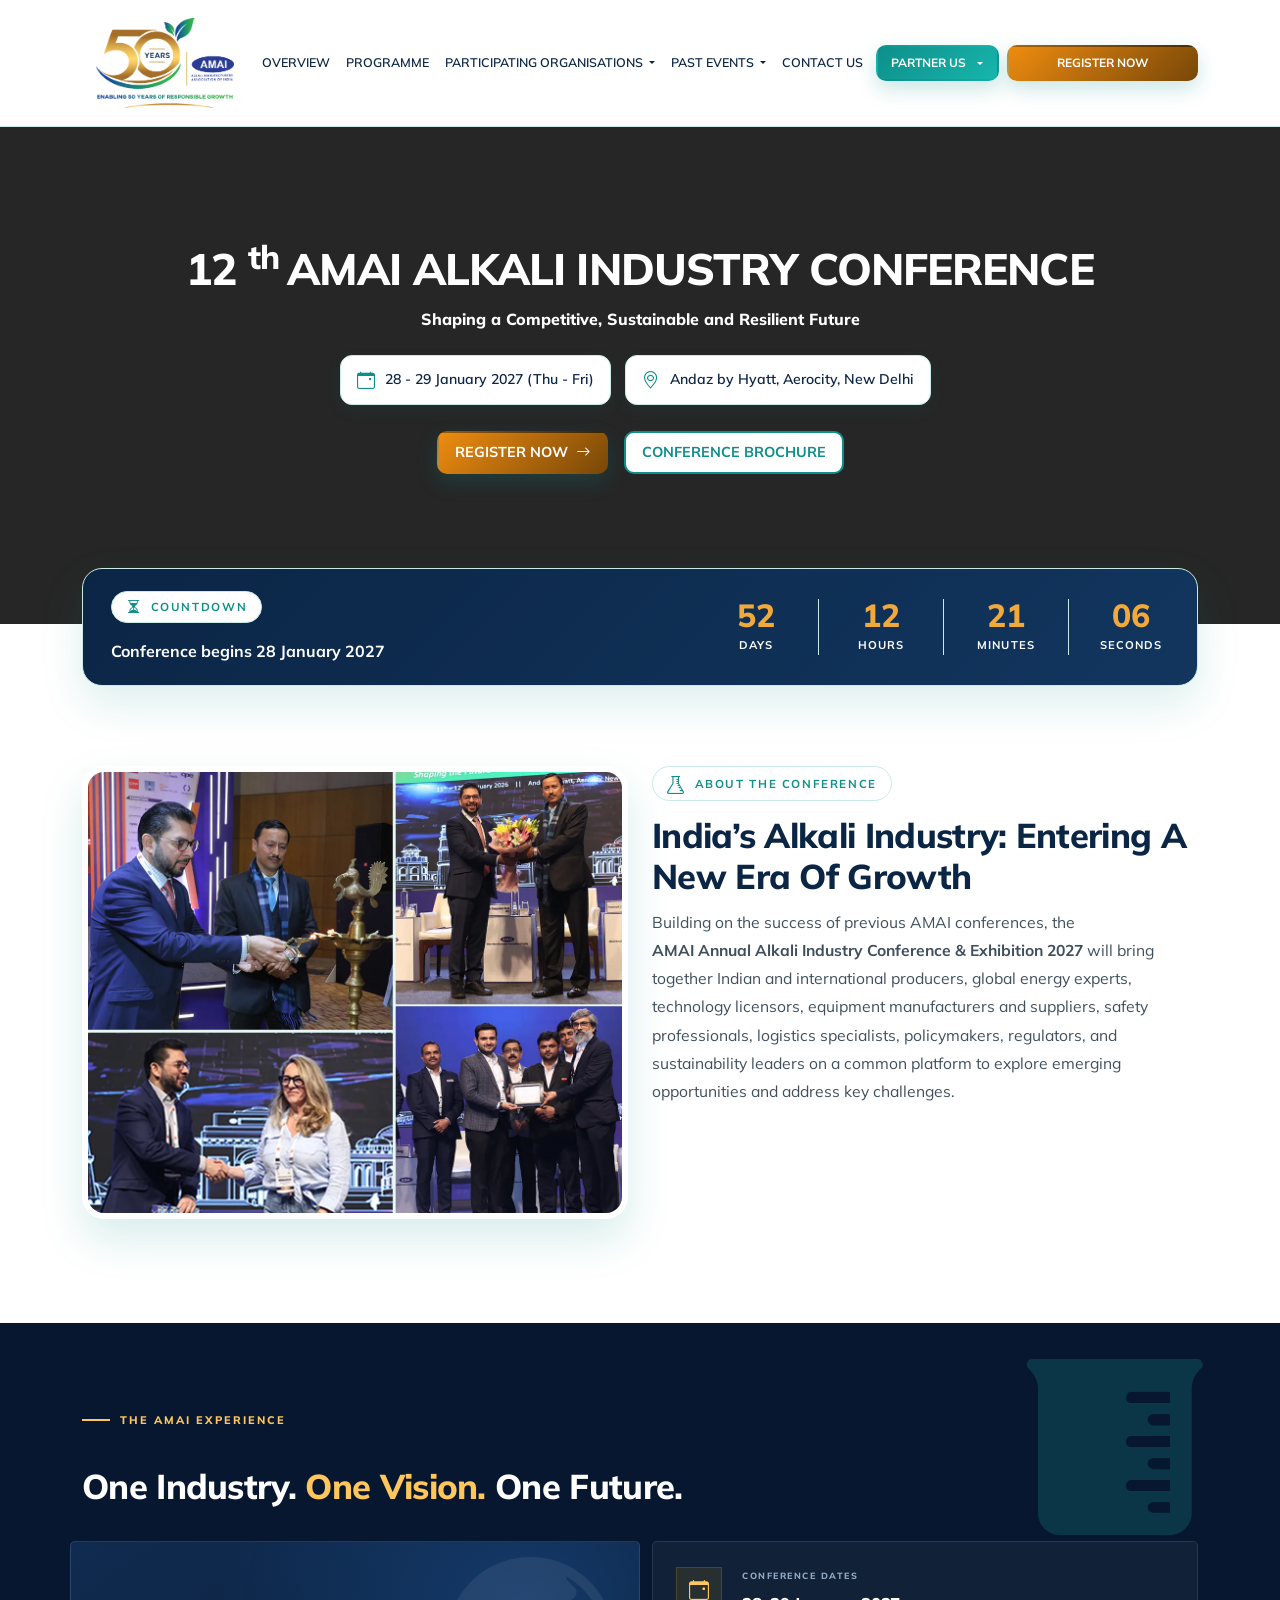
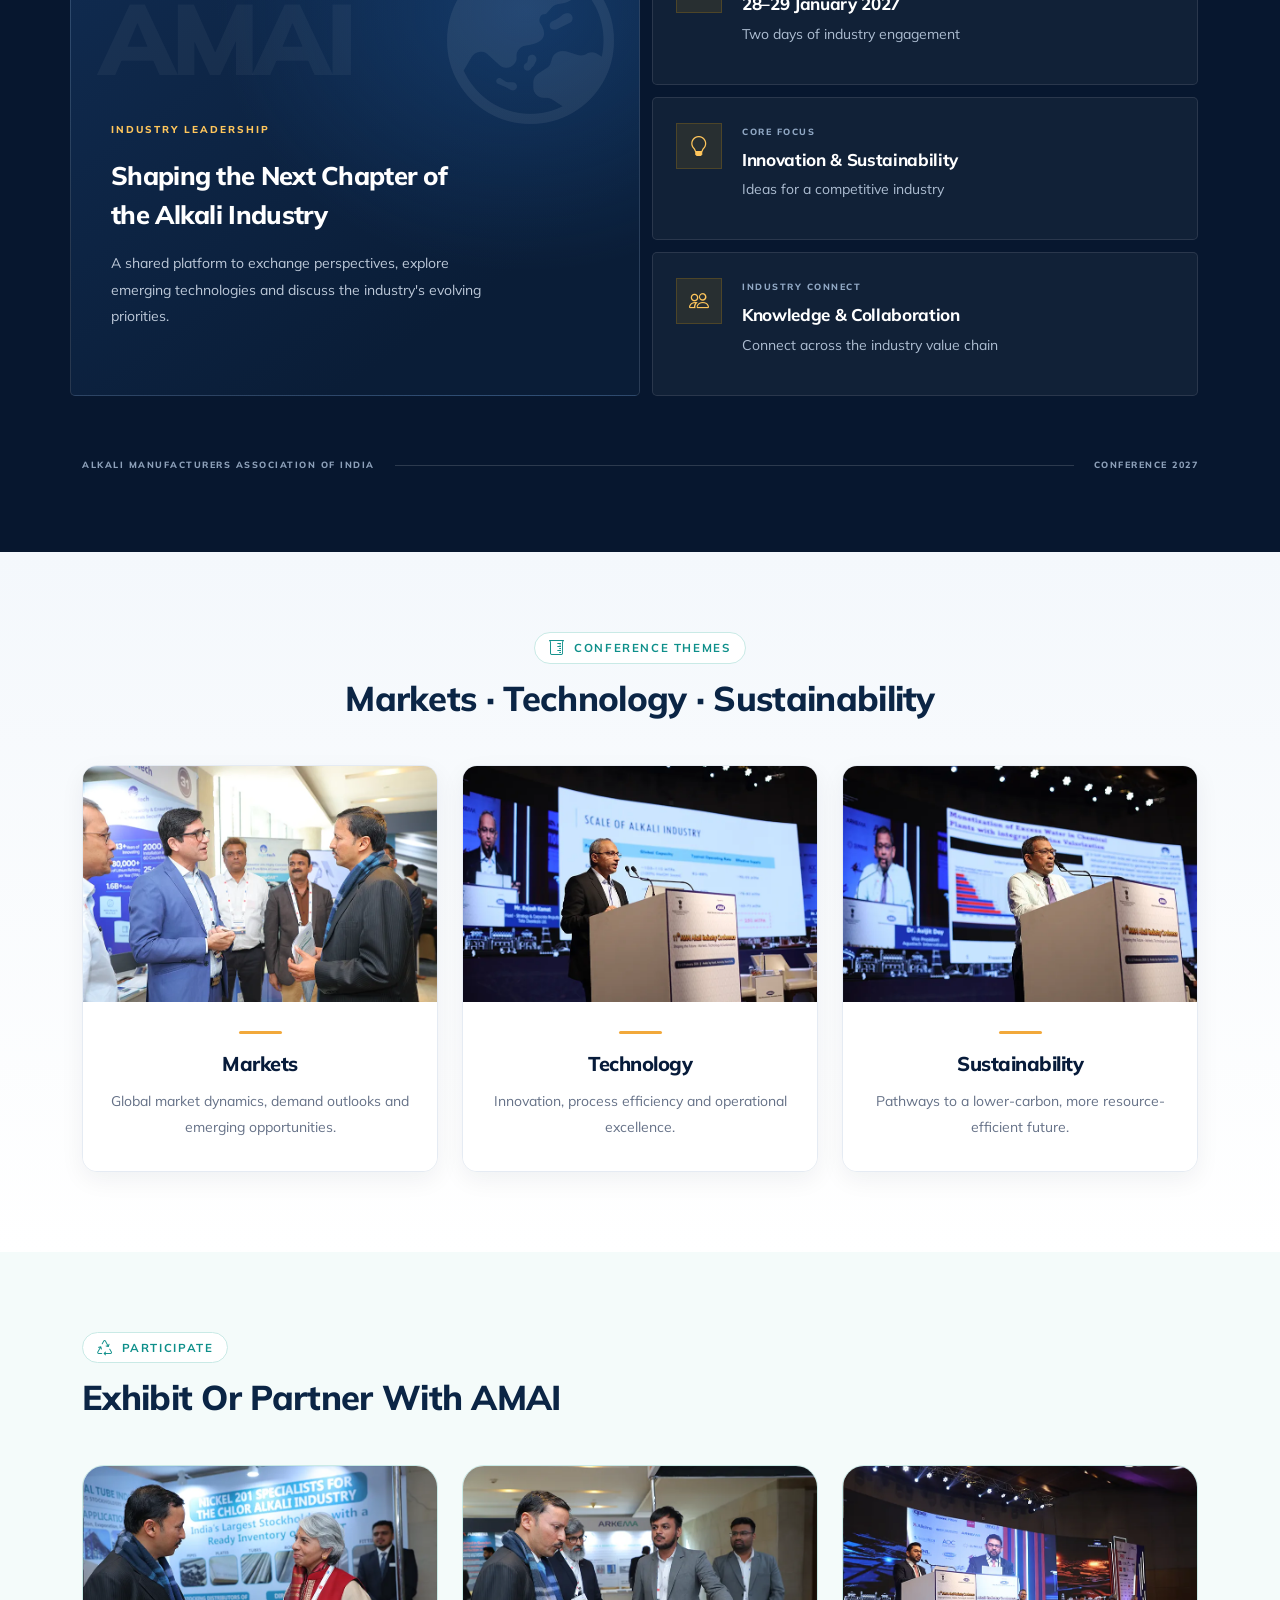
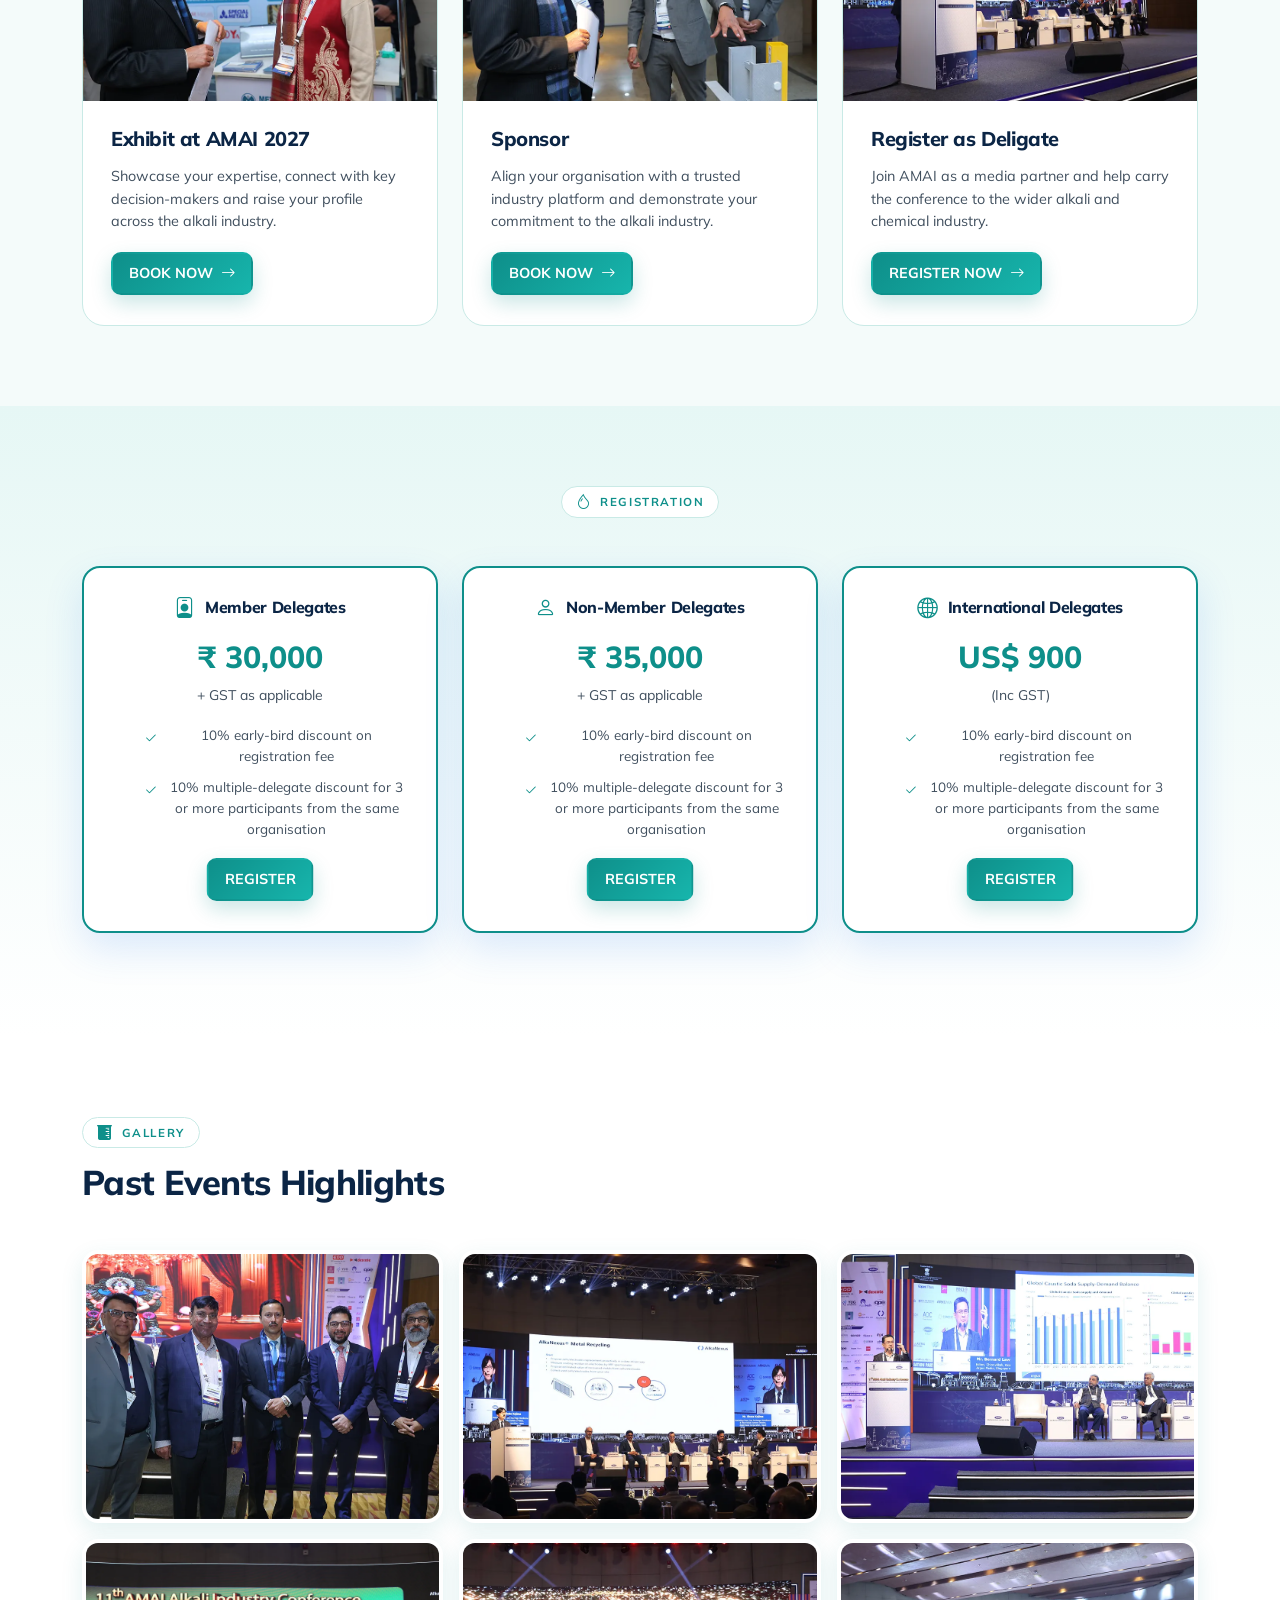
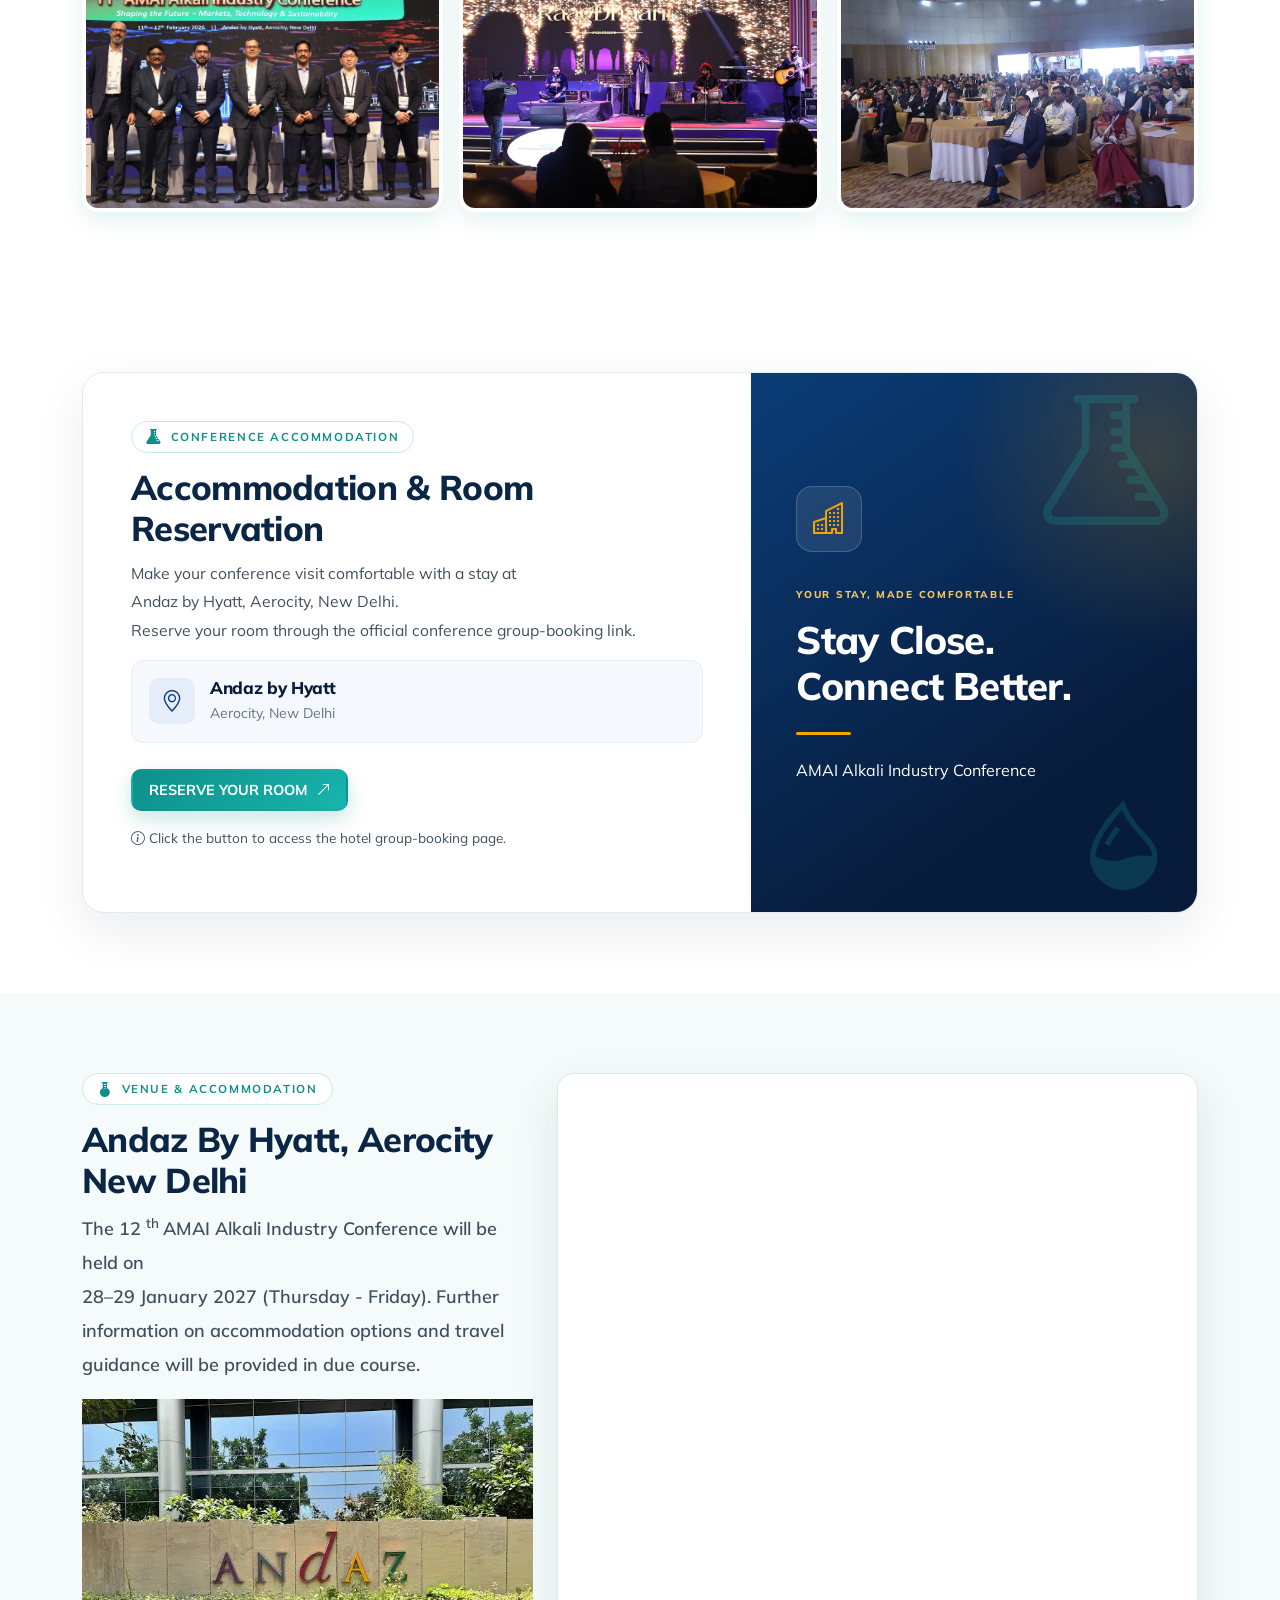
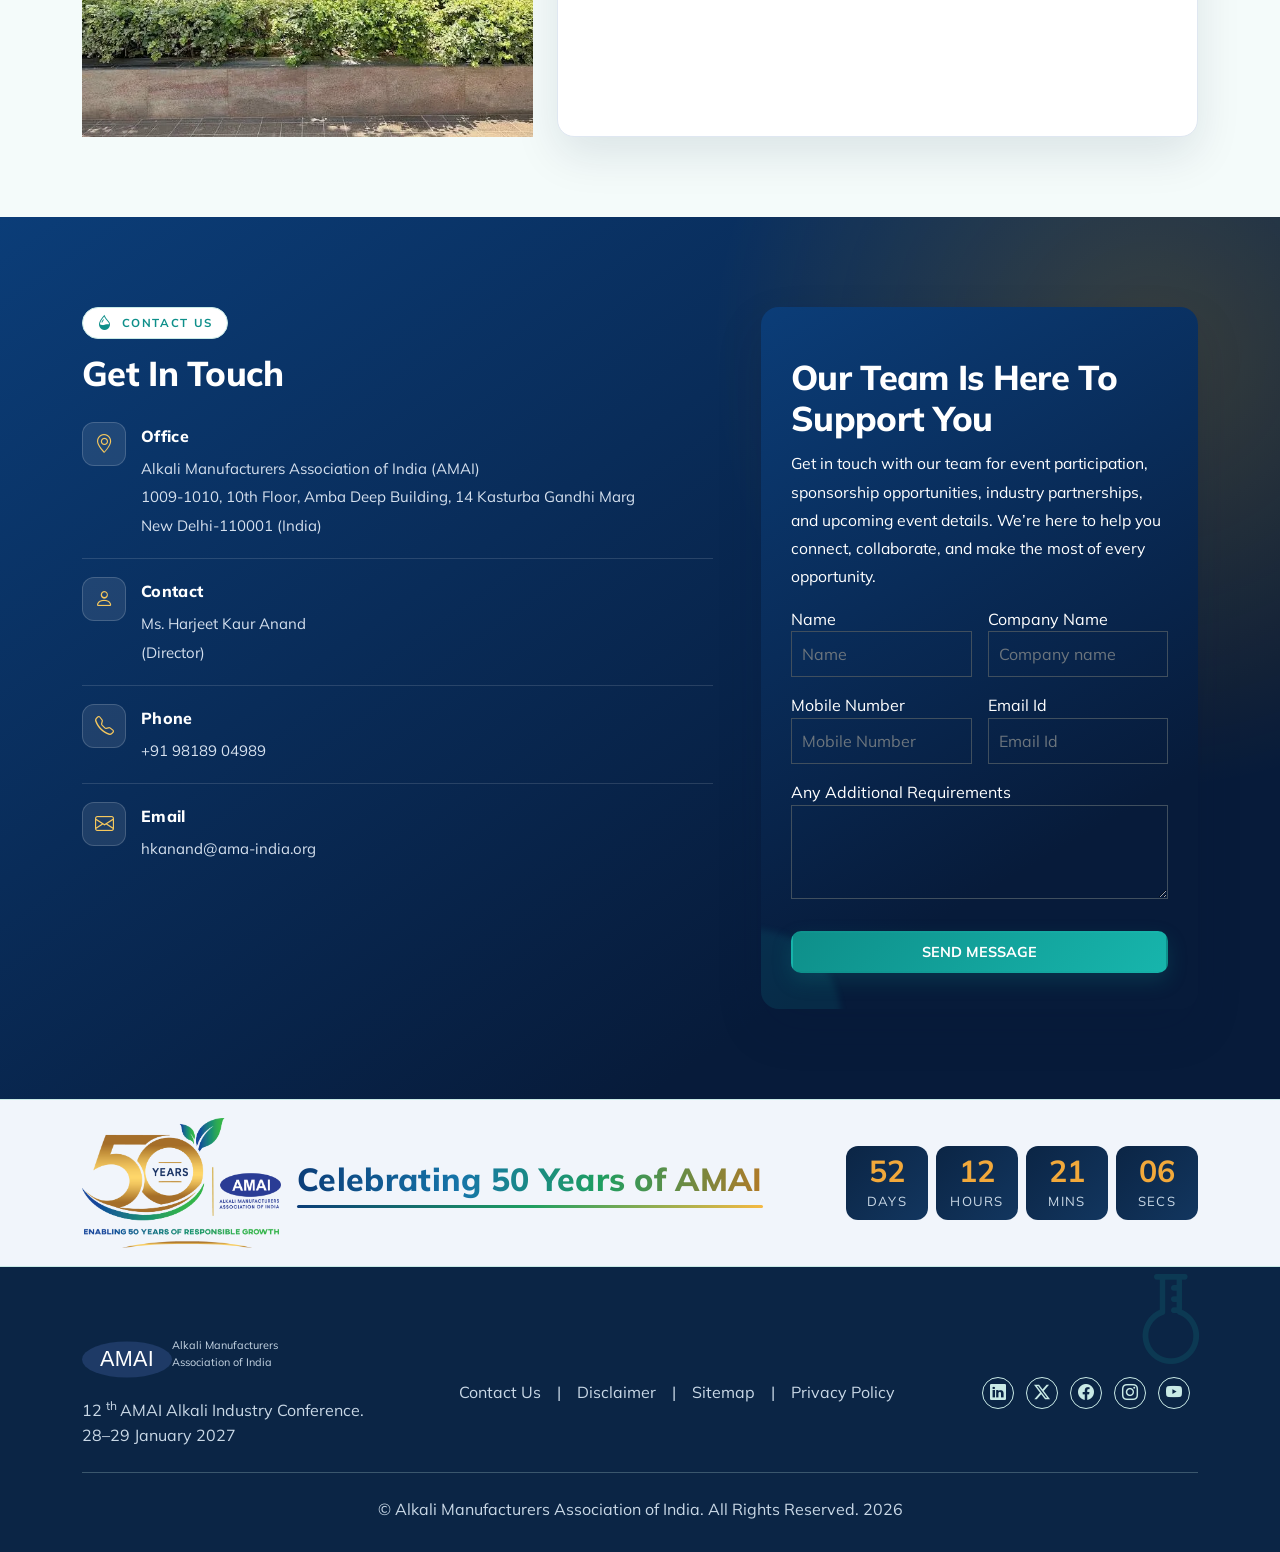
==== commit 00708bde: "css and js" ====
--- a/index.html
+++ b/index.html
@@ -162,21 +162,21 @@
                                 </button>
                                 <ul aria-labelledby="aiPartnerBtn" class="ai_dd ai_partner_menu dropdown-menu">
                                     <li>
-                                        <a class="ai_dd_item dropdown-item" href="#sponsorship">
+                                        <a class="ai_dd_item dropdown-item" href="partner-us.html">
                                             <i aria-hidden="true" class="bi bi-award">
                                             </i>
                                             Sponsorship
                                         </a>
                                     </li>
                                     <li>
-                                        <a class="ai_dd_item dropdown-item" href="#exhibitor">
+                                        <a class="ai_dd_item dropdown-item" href="partner-us.html">
                                             <i aria-hidden="true" class="bi bi-shop-window">
                                             </i>
                                             Exhibitor
                                         </a>
                                     </li>
                                     <li>
-                                        <a class="ai_dd_item dropdown-item" href="#media-partner">
+                                        <a class="ai_dd_item dropdown-item" href="partner-us.html">
                                             <i aria-hidden="true" class="bi bi-megaphone">
                                             </i>
                                             Media Partner
@@ -1196,7 +1196,7 @@
             </div>
         </section>
         <!-- REGISTRATION -->
-        <section class="ai_sec ai_bg_soft2 ai_register" id="register">
+        <section class="ai_sec ai_bg_soft2 ai_register" >
             <div class="ai_rv container">
                 <div class="text-center mb-5">
                     <span class="ai_eyebrow">
@@ -1219,7 +1219,7 @@
                         Members ₹ 30,000 · Non-members ₹ 35,000 (+ GST as applicable (current rate 18%) per participant · Foreign delegates US$ 900 per participant. (Excl. gst) Presently @ 18%) 10% multiple-delegate discount (3 or more from one organisation) and 10% early-bird discount apply.
                     </p> -->
                 </div>
-                <div class="row justify-content-center">
+                <div class="row justify-content-center" id="register">
                     <div class="col-lg-4 col-md-6 mb-4 d-flex">
                         <div class="ai_fee">
                             <h3>
@@ -1306,14 +1306,14 @@
                                     <i class="bi bi-check2 ai_ic" aria-hidden="true">
                                     </i>
                                     <span>
-                                        10% multiple-delegate and early-bird discounts as per the registration form
+                                        10% early-bird discount on registration fee
                                     </span>
                                 </li>
                                 <li>
                                     <i class="bi bi-check2 ai_ic" aria-hidden="true">
                                     </i>
                                     <span>
-                                        For foreign participants
+                                        10% multiple-delegate discount for 3 or more participants from the same organisation
                                     </span>
                                 </li>
                             </ul>
--- a/css/style.css
+++ b/css/style.css
@@ -137,7 +137,7 @@
 .ai_hero_overlay {
     position: absolute;
     inset: 0;
-    background: rgba(0, 0, 0, 0.65);
+       background: rgb(0 0 0 / 85%);
     z-index: -1;
     pointer-events: none;
 }
@@ -2212,9 +2212,10 @@
   box-shadow: 0 12px 34px rgba(7,27,58,.07);
 }
 .ai_reg_sum_head {
-  padding: 26px 28px;
-  background: var(--navy);
-  color: #fff;
+      padding: 15px 20px;
+    background: var(--navy);
+    color: #fff;
+    font-size: 13px;
 }
 .ai_reg_sum_head small {
   display: block;
@@ -2225,9 +2226,10 @@
 }
 .ai_reg_sum_head h2 {
   margin: 8px 0;
-  font-size: 24px;
-  font-weight: 800;
-  color: #fff;
+  font-size: 20px;
+  font-weight: 800;
+  color: #fff;
+
 }
 .ai_reg_sum_head span {
   opacity: .9;
@@ -2249,4 +2251,17 @@
   color: var(--navy);
   font-size: 20px;
   font-weight: 800;
-}+}
+
+/*ai_partner_form  page s*/
+
+.ai_partner_form .form-control{
+      min-height: 54px;
+    padding: 13px 16px;
+    border: 1px solid #dce4ee;
+    border-radius: 8px;
+    background-color: #fff;
+    font-size: 14px;
+    box-shadow: none;
+}
+
--- a/css/main_css.css
+++ b/css/main_css.css
@@ -7,7 +7,7 @@
     display: contents;
 }
 html {
-    scroll-behavior: smooth;
+    scroll-behavior: smooth !important;
     scroll-padding-top: 96px;
     overflow-x: hidden
 }
